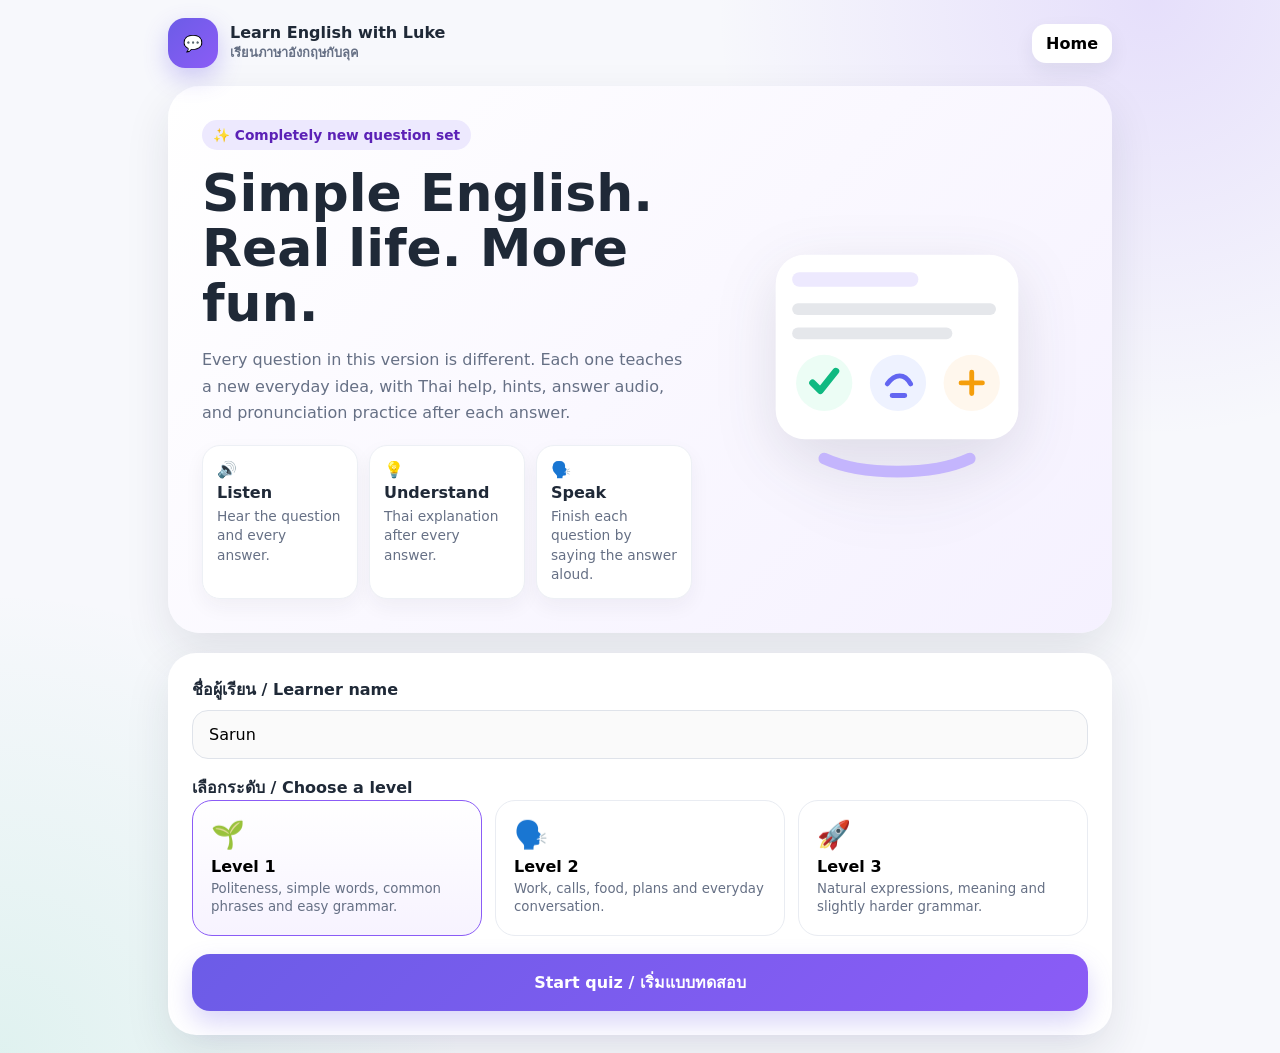
==== index.html @ bad3b752 "Add files via upload" ====
<!doctype html>
<html lang="th">
<head>
<meta charset="utf-8">
<meta name="viewport" content="width=device-width,initial-scale=1">
<meta name="theme-color" content="#6c5ce7">
<title>Learn English with Luke | เรียนภาษาอังกฤษกับลุค</title>
<style>
:root{
  --bg:#f7f8fc;--card:#fff;--text:#1f2937;--muted:#667085;
  --p:#6c5ce7;--p2:#8b5cf6;--green:#10b981;--red:#ef4444;
  --yellow:#f59e0b;--line:#e8eaf0;--shadow:0 18px 45px rgba(31,41,55,.10)
}
*{box-sizing:border-box}
body{
  margin:0;font-family:Inter,system-ui,-apple-system,"Segoe UI","Noto Sans Thai",sans-serif;color:var(--text);
  background:
    radial-gradient(circle at 90% 0%,rgba(139,92,246,.16),transparent 28%),
    radial-gradient(circle at 0 100%,rgba(16,185,129,.10),transparent 28%),
    var(--bg)
}
button,input{font:inherit}button{cursor:pointer}.app{max-width:980px;margin:auto;padding:18px}
.topbar{display:flex;justify-content:space-between;align-items:center;gap:14px;margin-bottom:18px}
.brand{display:flex;align-items:center;gap:12px;font-weight:900}.logo{width:50px;height:50px;border-radius:17px;display:grid;place-items:center;color:#fff;background:linear-gradient(135deg,var(--p),var(--p2));box-shadow:0 10px 24px rgba(108,92,231,.3)}
.homebtn{border:0;background:#fff;padding:10px 14px;border-radius:14px;font-weight:800;box-shadow:0 8px 20px rgba(31,41,55,.07)}
.screen{display:none}.screen.active{display:block}
.hero{display:grid;grid-template-columns:1.15fr .85fr;gap:24px;align-items:center;background:linear-gradient(135deg,#fff,#f5f1ff);border-radius:32px;padding:34px;box-shadow:var(--shadow);overflow:hidden}
.eyebrow{display:inline-block;background:#ede9fe;color:#5b21b6;padding:7px 11px;border-radius:999px;font-size:.86rem;font-weight:900}
h1{font-size:clamp(2rem,5vw,3.25rem);line-height:1.06;margin:16px 0 12px}.hero p{color:var(--muted);line-height:1.65}
.art{display:grid;place-items:center}.art svg{width:100%;max-width:330px;filter:drop-shadow(0 18px 30px rgba(31,41,55,.12))}
.features{display:grid;grid-template-columns:repeat(3,1fr);gap:11px;margin-top:18px}
.feature{background:#fff;border:1px solid #edf0f5;border-radius:18px;padding:14px;box-shadow:0 8px 20px rgba(31,41,55,.05)}
.feature b{display:block;margin:4px 0}.feature span{font-size:.86rem;color:var(--muted);line-height:1.35}
.panel,.quiz,.result{margin-top:20px;background:#fff;border-radius:28px;padding:24px;box-shadow:var(--shadow)}
label{font-weight:900}.name{width:100%;padding:14px 16px;border:1px solid #dfe3ea;border-radius:16px;margin:8px 0 16px;background:#fafafa}
.levels{display:grid;grid-template-columns:repeat(3,1fr);gap:13px}.level{border:1px solid #e9ecf2;background:#fff;border-radius:20px;padding:18px;text-align:left;transition:.16s}
.level:hover{transform:translateY(-2px)}.level.active{border-color:#8b5cf6;background:linear-gradient(180deg,#fff,#f7f3ff)}
.level .emoji{font-size:1.7rem}.level strong{display:block;margin-top:6px}.level small{display:block;margin-top:4px;color:var(--muted);line-height:1.4}
.primary{width:100%;border:0;border-radius:18px;padding:16px;margin-top:18px;color:#fff;font-weight:900;background:linear-gradient(135deg,var(--p),var(--p2));box-shadow:0 12px 26px rgba(108,92,231,.26)}
.head{display:flex;justify-content:space-between;gap:10px;align-items:center}.badges{display:flex;gap:8px;flex-wrap:wrap}.badge{background:#f3f4f6;padding:7px 11px;border-radius:999px;font-size:.86rem;font-weight:900}
.progress{height:12px;background:#eef0f4;border-radius:999px;overflow:hidden;margin:13px 0 20px}.bar{height:100%;width:0;background:linear-gradient(90deg,#10b981,#6ee7b7);transition:.2s}
.qcard{background:linear-gradient(135deg,#fbfbff,#f4f1ff);border:1px solid #ece9ff;border-radius:24px;padding:22px}
.type{font-size:.85rem;color:#6d5bd0;font-weight:900;margin-bottom:9px;text-transform:uppercase;letter-spacing:.04em}.qen{font-size:1.3rem;font-weight:900;line-height:1.45}.qth{color:var(--muted);line-height:1.55;margin-top:6px}
.tools{display:flex;gap:9px;flex-wrap:wrap;margin-top:14px}.tool{border:0;background:#fff;border-radius:14px;padding:10px 13px;font-weight:900;box-shadow:0 6px 15px rgba(31,41,55,.06)}
.hint{display:none;margin-top:13px;padding:13px;border-radius:15px;background:#fff8e8;border:1px solid #f5d78d;color:#6f5200;line-height:1.55}.hint.show{display:block}
.answers{display:grid;gap:11px;margin-top:17px}.arow{display:grid;grid-template-columns:1fr 56px;gap:9px}
.answer{border:2px solid transparent;background:#f8fafc;border-radius:18px;padding:15px 16px;text-align:left;font-weight:800;line-height:1.45}
.answer:hover{border-color:#d9d4ff}.speaker{border:0;border-radius:18px;background:#eef2ff;color:#4f46e5;font-size:1.2rem}
.answer.correct{background:#ecfdf5;border-color:#34d399;color:#065f46}.answer.wrong{background:#fef2f2;border-color:#f87171;color:#991b1b}
.feedback{display:none;margin-top:16px;border-radius:18px;padding:16px;line-height:1.6}.feedback.show{display:block}.feedback.good{background:#ecfdf5;color:#065f46}.feedback.bad{background:#fff1f2;color:#9f1239}
.practice{display:none;margin-top:16px;background:#fff;border:1px solid #e7e5ff;border-radius:20px;padding:18px}.practice.show{display:block}
.sayaloud{background:linear-gradient(135deg,#ede9fe,#ecfeff);border:1px solid #d8d2ff;border-radius:18px;padding:14px 16px;margin-bottom:14px;font-size:1.14rem;font-weight:1000;text-align:center;color:#4338ca}
.practice h3{margin:0 0 8px}.meaning,.why,.tip{border-radius:14px;padding:12px 14px;margin:10px 0;line-height:1.55}.meaning{background:#f8fafc}.why{background:#f4f2ff}.tip{background:#fff8e8}
.practiceBtns{display:flex;gap:9px;flex-wrap:wrap;margin:12px 0}.practiceBtns button,.chunk{border:0;border-radius:14px;padding:10px 13px;font-weight:800}
.practiceBtns button{background:#eef2ff;color:#4338ca}.chunks{display:flex;gap:8px;flex-wrap:wrap}.chunk{background:#f3f4f6;color:#111827}
.next{display:none}.next.show{display:block}.scorebig{font-size:3rem;font-weight:1000}.stats{display:grid;grid-template-columns:repeat(3,1fr);gap:10px;margin:18px 0}
.stat{background:#f8fafc;border-radius:18px;padding:16px}.stat b{display:block;font-size:1.2rem}.review{text-align:left;margin-top:20px}.item{border-top:1px solid var(--line);padding:13px 0}.muted{color:var(--muted)}
.funbadge{display:inline-flex;gap:6px;align-items:center;background:#ecfeff;color:#0f766e;border-radius:999px;padding:6px 10px;font-size:.82rem;font-weight:900;margin-top:8px}
@media(max-width:760px){.hero{grid-template-columns:1fr;padding:22px}.features,.levels,.stats{grid-template-columns:1fr}.app{padding:13px}.panel,.quiz,.result{padding:18px}.art{min-height:190px}}
</style>
</head>
<body>
<div class="app">
<div class="topbar">
  <div class="brand"><div class="logo">💬</div><div>Learn English with Luke<div class="muted" style="font-size:.8rem">เรียนภาษาอังกฤษกับลุค</div></div></div>
  <button class="homebtn" onclick="goHome()">Home</button>
</div>

<section id="home" class="screen active">
  <div class="hero">
    <div>
      <span class="eyebrow">✨ Completely new question set</span>
      <h1>Simple English. Real life. More fun.</h1>
      <p>Every question in this version is different. Each one teaches a new everyday idea, with Thai help, hints, answer audio, and pronunciation practice after each answer.</p>
      <div class="features">
        <div class="feature">🔊<b>Listen</b><span>Hear the question and every answer.</span></div>
        <div class="feature">💡<b>Understand</b><span>Thai explanation after every answer.</span></div>
        <div class="feature">🗣️<b>Speak</b><span>Finish each question by saying the answer aloud.</span></div>
      </div>
    </div>
    <div class="art">
      <svg viewBox="0 0 340 300" fill="none" aria-hidden="true">
        <rect x="45" y="42" width="250" height="190" rx="30" fill="#fff"/>
        <rect x="62" y="60" width="130" height="15" rx="7.5" fill="#EDE9FE"/>
        <rect x="62" y="92" width="210" height="12" rx="6" fill="#E5E7EB"/>
        <rect x="62" y="117" width="165" height="12" rx="6" fill="#E5E7EB"/>
        <circle cx="95" cy="174" r="29" fill="#ECFDF5"/><path d="M83 174l8 8 16-20" stroke="#10B981" stroke-width="7" stroke-linecap="round" stroke-linejoin="round"/>
        <circle cx="171" cy="174" r="29" fill="#EEF2FF"/><path d="M160 175c8-11 18-11 24 0M165 187h13" stroke="#6366F1" stroke-width="5" stroke-linecap="round"/>
        <circle cx="247" cy="174" r="29" fill="#FFF7ED"/><path d="M236 174h22M247 163v22" stroke="#F59E0B" stroke-width="5" stroke-linecap="round"/>
        <path d="M95 252c39 18 112 18 150 0" stroke="#C4B5FD" stroke-width="12" stroke-linecap="round"/>
      </svg>
    </div>
  </div>

  <div class="panel">
    <label>ชื่อผู้เรียน / Learner name</label>
    <input id="learner" class="name" value="Sarun">
    <label>เลือกระดับ / Choose a level</label>
    <div class="levels">
      <button class="level active" onclick="pickLevel(1,this)"><span class="emoji">🌱</span><strong>Level 1</strong><small>Politeness, simple words, common phrases and easy grammar.</small></button>
      <button class="level" onclick="pickLevel(2,this)"><span class="emoji">🗣️</span><strong>Level 2</strong><small>Work, calls, food, plans and everyday conversation.</small></button>
      <button class="level" onclick="pickLevel(3,this)"><span class="emoji">🚀</span><strong>Level 3</strong><small>Natural expressions, meaning and slightly harder grammar.</small></button>
    </div>
    <button class="primary" onclick="startQuiz()">Start quiz / เริ่มแบบทดสอบ</button>
  </div>
</section>

<section id="quiz" class="screen">
  <div class="quiz">
    <div class="head">
      <div class="badges"><span id="lev" class="badge"></span><span id="num" class="badge"></span></div>
      <span id="score" class="badge"></span>
    </div>
    <div class="progress"><div id="bar" class="bar"></div></div>

    <div class="qcard">
      <div id="type" class="type"></div>
      <div id="qen" class="qen"></div>
      <div id="qth" class="qth"></div>
      <div class="funbadge">🎧 Listen first, then choose</div>
      <div class="tools">
        <button class="tool" onclick="speakQuestion()">🔊 Hear question</button>
        <button id="hintBtn" class="tool" onclick="toggleHint()">💡 Show hint</button>
      </div>
      <div id="hint" class="hint"></div>
    </div>

    <div id="answers" class="answers"></div>
    <div id="feedback" class="feedback"></div>

    <div id="practice" class="practice">
      <div class="sayaloud">🗣️ Time to say aloud / ถึงเวลาพูดออกเสียง</div>
      <h3>Pronunciation practice / ฝึกออกเสียง</h3>
      <div id="practiceText" style="font-size:1.18rem;font-weight:900"></div>
      <div id="meaning" class="meaning"></div>
      <div id="why" class="why"></div>
      <div class="practiceBtns">
        <button onclick="speakPractice(1)">🔊 Normal speed</button>
        <button onclick="speakPractice(.68)">🐢 Slow</button>
      </div>
      <div style="font-weight:900;margin:10px 0 8px">พูดทีละส่วน / Say it in chunks</div>
      <div id="chunks" class="chunks"></div>
      <div id="tip" class="tip"></div>
    </div>

    <button id="next" class="primary next" onclick="nextQuestion()">Next question / ข้อต่อไป</button>
  </div>
</section>

<section id="result" class="screen">
  <div class="result">
    <div style="font-size:2.2rem">🎉✨👏</div>
    <h2>Quiz complete!</h2>
    <div class="muted">ทำแบบทดสอบเสร็จแล้ว</div>
    <div id="scorebig" class="scorebig"></div>
    <div id="message" class="muted"></div>
    <div class="stats">
      <div class="stat"><b id="correctStat"></b><span>Correct</span></div>
      <div class="stat"><b id="percentStat"></b><span>Score</span></div>
      <div class="stat"><b id="levelStat"></b><span>Level</span></div>
    </div>
    <button class="primary" onclick="copyResult()">📋 Copy result for Luke</button>
    <button class="primary" style="background:#eef2ff;color:#4338ca;box-shadow:none" onclick="goHome()">Try another level</button>
    <div id="review" class="review"></div>
  </div>
</section>
</div>

<script>
const DATA={
1:[
{type:"Polite English",en:"Which English word is used to apologise politely?",th:"คำภาษาอังกฤษคำใดใช้เพื่อขอโทษอย่างสุภาพ?",hintEn:"Think of the short word you say when you have done something wrong.",hintTh:"ลองนึกถึงคำสั้น ๆ ที่พูดเมื่อทำอะไรผิด",choices:["Sorry","Please","Thanks","Hello"],a:0,meaning:"Sorry = ขอโทษ",why:"ใช้ “Sorry” เมื่อต้องการขอโทษอย่างสุภาพ",practice:"I am sorry.",chunks:["I am","sorry"],tip:"พูด “sorry” ให้สั้นและนุ่ม ไม่ต้องเน้นแรง"},
{type:"Everyday word",en:'Which English word best matches "หิว" (hiw)?',th:'คำภาษาอังกฤษใดตรงกับ “หิว” มากที่สุด?',hintEn:"Think about how you feel when you need food.",hintTh:"ลองนึกถึงความรู้สึกเมื่อคุณต้องการกินอาหาร",choices:["Hungry","Tired","Busy","Cold"],a:0,meaning:"Hungry = หิว",why:"“Hungry” ใช้เมื่อคุณต้องการกินอาหาร",practice:"I am hungry.",chunks:["I am","hungry"],tip:"คำว่า hungry มีสองพยางค์: hun-gry"},
{type:"Useful question",en:"Which English question asks someone what they want to eat?",th:"คำถามภาษาอังกฤษใดใช้ถามว่าอีกฝ่ายอยากกินอะไร?",hintEn:"Look for the question about choosing food.",hintTh:"มองหาคำถามเกี่ยวกับการเลือกอาหาร",choices:["What do you want to eat?","Where do you want to go?","When do you finish work?","How are you today?"],a:0,meaning:"What do you want to eat? = คุณอยากกินอะไร?",why:"ประโยคนี้ถามโดยตรงว่าอีกฝ่ายอยากกินอะไร",practice:"What do you want to eat?",chunks:["What do you want","to eat?"],tip:"พูดเป็นสองช่วง จะฟังเป็นธรรมชาติมากขึ้น"},
{type:"Simple grammar",en:'Choose the correct word: "She _____ coffee every morning."',th:'เลือกคำที่ถูกต้องเพื่อเติมประโยค “She _____ coffee every morning.”',hintEn:'Think about the verb form used with "she" in the Simple Present.',hintTh:'ลองนึกถึงรูปคำกริยาที่ใช้กับ “she” ใน Simple Present',choices:["drinks","drink","drinking","drank"],a:0,meaning:"She drinks coffee every morning. = เธอดื่มกาแฟทุกเช้า",why:"เมื่อประธานเป็น she ใน Simple Present คำกริยามักเติม -s",practice:"She drinks coffee every morning.",chunks:["She drinks coffee","every morning"],tip:"อย่าลืมเสียง s ท้ายคำว่า drinks"},
{type:"Greeting",en:'Which phrase is best for greeting someone in the morning?',th:'ประโยคใดเหมาะที่สุดสำหรับการทักทายในตอนเช้า?',hintEn:"Think about the greeting used before midday.",hintTh:"ลองนึกถึงคำทักทายที่ใช้ก่อนเที่ยง",choices:["Good morning","Good night","See you later","Take care"],a:0,meaning:"Good morning = สวัสดีตอนเช้า",why:"ใช้ Good morning ทักทายในช่วงเช้า",practice:"Good morning.",chunks:["Good","morning"],tip:"เน้นคำว่า morning ให้ชัด แต่ไม่ต้องพูดเร็ว"},
{type:"Common phrase",en:'Which English phrase means "ฉันไม่เข้าใจ"?',th:'ประโยคภาษาอังกฤษใดหมายถึง “ฉันไม่เข้าใจ”?',hintEn:"Choose the sentence used when something is not clear to you.",hintTh:"เลือกประโยคที่ใช้เมื่อคุณไม่เข้าใจสิ่งที่อีกฝ่ายพูด",choices:["I don't understand.","I don't remember.","I don't agree.","I don't know him."],a:0,meaning:"I don't understand. = ฉันไม่เข้าใจ",why:"ใช้เมื่อคุณฟังหรือเข้าใจสิ่งที่พูดไม่ได้",practice:"I don't understand.",chunks:["I don't","understand"],tip:"เน้น understand ให้ชัดกว่าคำแรก"},
{type:"Polite request",en:"Which sentence politely asks someone to wait?",th:"ประโยคใดใช้ขอให้อีกฝ่ายรออย่างสุภาพ?",hintEn:"Look for a polite request using a question form.",hintTh:"มองหาคำขอแบบสุภาพที่อยู่ในรูปคำถาม",choices:["Could you wait a moment, please?","Wait there.","You wait now.","I waited yesterday."],a:0,meaning:"Could you wait a moment, please? = รอสักครู่ได้ไหมครับ/คะ",why:"Could you… please? เป็นรูปแบบคำขอที่สุภาพ",practice:"Could you wait a moment, please?",chunks:["Could you wait","a moment","please?"],tip:"พูด could you เชื่อมกันเบา ๆ แล้วเว้นช่วงก่อน please"},
{type:"Daily life",en:"Which question asks someone whether they are tired?",th:"คำถามใดใช้ถามว่าอีกฝ่ายเหนื่อยไหม?",hintEn:"Look for the word connected with needing rest.",hintTh:"มองหาคำที่เกี่ยวกับการต้องการพักผ่อน",choices:["Are you tired?","Are you hungry?","Are you ready?","Are you busy?"],a:0,meaning:"Are you tired? = คุณเหนื่อยไหม?",why:"tired หมายถึงเหนื่อย",practice:"Are you tired?",chunks:["Are you","tired?"],tip:"เสียงขึ้นเล็กน้อยตอนท้ายเพราะเป็นคำถาม"},
{type:"Natural reply",en:'If someone says "Good night", which reply is most natural?',th:'ถ้ามีคนพูด “Good night” คำตอบใดเป็นธรรมชาติที่สุด?',hintEn:"Think of a reply that returns the same friendly farewell.",hintTh:"ลองนึกถึงคำตอบที่ใช้กล่าวลาในตอนกลางคืนกลับไป",choices:["Good night. Sleep well.","Good morning.","Where are you?","I am working."],a:0,meaning:"Good night. Sleep well. = ราตรีสวัสดิ์ หลับให้สบายนะ",why:"เป็นคำตอบธรรมชาติเมื่อกล่าวลากันก่อนนอน",practice:"Good night. Sleep well.",chunks:["Good night","Sleep well"],tip:"พูดสองช่วงสั้น ๆ จะฟังอบอุ่นและเป็นธรรมชาติ"},
{type:"Everyday word",en:'Which English word best matches "ยุ่ง" (yung)?',th:'คำภาษาอังกฤษใดตรงกับ “ยุ่ง” มากที่สุด?',hintEn:"Think about having a lot to do.",hintTh:"ลองนึกถึงเวลาที่มีหลายอย่างต้องทำ",choices:["Busy","Quiet","Early","Hungry"],a:0,meaning:"Busy = ยุ่ง",why:"busy ใช้เมื่อมีงานหรือสิ่งที่ต้องทำมาก",practice:"I am busy right now.",chunks:["I am busy","right now"],tip:"คำว่า busy ออกเสียงคล้าย “บิ-ซี” ไม่ใช่ “บู-ซี”"}
],
2:[
{type:"Work English",en:"Which question asks what time someone finishes work?",th:"คำถามใดใช้ถามว่าอีกฝ่ายเลิกงานกี่โมง?",hintEn:"Look for the question about the end of the workday.",hintTh:"มองหาคำถามเกี่ยวกับเวลาสิ้นสุดการทำงาน",choices:["What time do you finish work?","What time do you start work?","Where do you work?","Do you like work?"],a:0,meaning:"What time do you finish work? = คุณเลิกงานกี่โมง?",why:"finish work หมายถึงเลิกงาน",practice:"What time do you finish work?",chunks:["What time","do you finish work?"],tip:"เชื่อม do you เบา ๆ เพื่อให้ฟังเป็นธรรมชาติ"},
{type:"Phone English",en:"Which sentence means you cannot talk at the moment?",th:"ประโยคใดหมายความว่าตอนนี้คุณยังคุยไม่ได้?",hintEn:"Look for a sentence about being unavailable right now.",hintTh:"มองหาประโยคที่บอกว่าตอนนี้ยังไม่สะดวกคุย",choices:["I can't talk right now.","I didn't talk yesterday.","I don't have a phone.","I will talk yesterday."],a:0,meaning:"I can't talk right now. = ตอนนี้ฉันคุยไม่ได้",why:"right now หมายถึงตอนนี้",practice:"I can't talk right now.",chunks:["I can't talk","right now"],tip:"can't ใช้เสียงสั้นและชัด อย่าลากเสียงยาว"},
{type:"Food English",en:"Which question asks if someone has eaten already?",th:"คำถามใดใช้ถามว่าอีกฝ่ายกินข้าวแล้วหรือยัง?",hintEn:"Look for a question about whether eating has happened up to now.",hintTh:"มองหาคำถามที่ถามว่าจนถึงตอนนี้ได้กินแล้วหรือยัง",choices:["Have you eaten yet?","Do you eat tomorrow?","Are you eating yesterday?","Did you hungry?"],a:0,meaning:"Have you eaten yet? = คุณกินข้าวแล้วหรือยัง?",why:"yet มักใช้ถามว่าสิ่งนั้นเกิดขึ้นแล้วหรือยัง",practice:"Have you eaten yet?",chunks:["Have you eaten","yet?"],tip:"เสียงขึ้นเล็กน้อยตอนท้าย เพราะเป็นคำถาม"},
{type:"Plans",en:"Which question asks about someone's plans after work?",th:"คำถามใดใช้ถามแผนหลังเลิกงาน?",hintEn:"Choose the sentence about what happens after work.",hintTh:"เลือกประโยคที่ถามว่าสิ่งใดจะเกิดขึ้นหลังเลิกงาน",choices:["What are you doing after work?","Where did you work yesterday?","Are you at work now?","What time is work?"],a:0,meaning:"What are you doing after work? = หลังเลิกงานคุณจะทำอะไร?",why:"ใช้ถามแผนหลังเลิกงานแบบเป็นธรรมชาติ",practice:"What are you doing after work?",chunks:["What are you doing","after work?"],tip:"พูด what are you ให้ต่อเนื่อง ไม่ต้องหยุดทุกคำ"},
{type:"Caring reply",en:'If someone says "I feel sick", which reply is most caring?',th:'ถ้ามีคนพูด “I feel sick” คำตอบใดแสดงความใส่ใจมากที่สุด?',hintEn:"Choose the reply that responds to how the person feels.",hintTh:"เลือกคำตอบที่ตอบสนองต่ออาการของอีกฝ่าย",choices:["You should get some rest.","What time is it?","I like coffee.","Where is the shop?"],a:0,meaning:"You should get some rest. = คุณควรพักผ่อนบ้าง",why:"เป็นคำตอบที่เหมาะเมื่ออีกฝ่ายรู้สึกไม่สบาย",practice:"You should get some rest.",chunks:["You should","get some rest"],tip:"พูด should เบา ๆ แล้วเน้น rest ให้ชัด"},
{type:"Travel",en:"Which question asks how someone will travel somewhere?",th:"คำถามใดใช้ถามว่าอีกฝ่ายจะเดินทางไปอย่างไร?",hintEn:"Look for a question about the method of travel.",hintTh:"มองหาคำถามเกี่ยวกับวิธีการเดินทาง",choices:["How are you getting there?","When are you getting there?","Why are you there?","Who is there?"],a:0,meaning:"How are you getting there? = คุณจะไปที่นั่นอย่างไร?",why:"how ใช้ถามวิธีการ",practice:"How are you getting there?",chunks:["How are you","getting there?"],tip:"there ออกเสียงให้สั้น ไม่ต้องลากเสียง"},
{type:"Natural response",en:'If someone says "I miss you", which reply is most natural?',th:'ถ้ามีคนพูด “I miss you” คำตอบใดเป็นธรรมชาติที่สุด?',hintEn:"Choose the reply that returns the same feeling.",hintTh:"เลือกคำตอบที่แสดงความรู้สึกแบบเดียวกันกลับไป",choices:["I miss you too.","I am at work.","I ate already.","See you yesterday."],a:0,meaning:"I miss you too. = ฉันก็คิดถึงคุณเหมือนกัน",why:"too หมายถึง “เหมือนกัน” ในประโยคนี้",practice:"I miss you too.",chunks:["I miss you","too"],tip:"เน้นคำว่า too เล็กน้อยเพื่อสื่อว่า “ฉันก็เหมือนกัน”"},
{type:"Time English",en:"Which phrase means you will arrive later than expected?",th:"ประโยคใดหมายความว่าคุณจะไปถึงช้ากว่าที่คาดไว้?",hintEn:"Think of a common phrase used when you are not going to be on time.",hintTh:"ลองนึกถึงประโยคที่ใช้เมื่อคุณกำลังมาสาย",choices:["I'm running a little late.","I'm early today.","I arrived yesterday.","I am staying home."],a:0,meaning:"I'm running a little late. = ฉันกำลังมาสายนิดหน่อย",why:"running late เป็นสำนวน หมายถึงมาสาย",practice:"I'm running a little late.",chunks:["I'm running","a little late"],tip:"ไม่ต้องแปล running ตรงตัว ในประโยคนี้หมายถึง “มาสาย”"},
{type:"Polite English",en:"Which sentence politely asks to borrow something?",th:"ประโยคใดใช้ขอยืมของอย่างสุภาพ?",hintEn:"Look for a question using 'Can I borrow...?' or similar polite wording.",hintTh:"มองหาคำถามที่ใช้ขอยืมอย่างสุภาพ",choices:["Can I borrow your charger, please?","Give me your charger.","Your charger now.","I borrowed tomorrow."],a:0,meaning:"Can I borrow your charger, please? = ขอยืมที่ชาร์จได้ไหมครับ/คะ",why:"Can I borrow… please? เป็นวิธีขอยืมที่สุภาพ",practice:"Can I borrow your charger, please?",chunks:["Can I borrow","your charger","please?"],tip:"charger มีเสียง j ชัด ๆ ตรงกลางคำ"},
{type:"Simple grammar",en:'Choose the correct sentence about a regular habit.',th:'เลือกประโยคที่ถูกต้องเกี่ยวกับสิ่งที่ทำเป็นประจำ',hintEn:"A regular habit usually uses the Simple Present.",hintTh:"สิ่งที่ทำเป็นประจำมักใช้ Simple Present",choices:["I go to work every day.","I am go to work every day.","I going to work every day.","I went to work every day tomorrow."],a:0,meaning:"I go to work every day. = ฉันไปทำงานทุกวัน",why:"กิจวัตรประจำวันใช้ Simple Present",practice:"I go to work every day.",chunks:["I go to work","every day"],tip:"พูด every day เป็นสองจังหวะสั้น ๆ"}
],
3:[
{type:"Natural expression",en:'What does "I’ll let you know" usually mean?',th:'โดยทั่วไป “I’ll let you know” หมายความว่าอะไร?',hintEn:"Think about giving someone information later.",hintTh:"ลองนึกถึงการบอกข้อมูลให้อีกฝ่ายในภายหลัง",choices:["I will tell you when I know.","I already told you.","I do not want to know.","Tell me immediately."],a:0,meaning:"I’ll let you know. = เดี๋ยวจะบอกให้รู้",why:"ใช้เมื่อยังไม่มีคำตอบตอนนี้ แต่จะบอกภายหลัง",practice:"I'll let you know.",chunks:["I'll let you","know"],tip:"I'll เป็นรูปย่อของ I will และพูดเร็วกว่าแบบเต็ม"},
{type:"Phone English",en:"Which phrase is best if you did not hear someone clearly on the phone?",th:"ถ้าได้ยินอีกฝ่ายไม่ชัดทางโทรศัพท์ ควรพูดว่าอะไร?",hintEn:"Look for a polite request to repeat something.",hintTh:"มองหาคำขอให้อีกฝ่ายพูดซ้ำอย่างสุภาพ",choices:["Sorry, could you say that again?","I heard you yesterday.","Speak tomorrow.","The phone is nice."],a:0,meaning:"Sorry, could you say that again? = ขอโทษ พูดอีกครั้งได้ไหม?",why:"เป็นวิธีสุภาพในการขอให้อีกฝ่ายพูดซ้ำ",practice:"Sorry, could you say that again?",chunks:["Sorry","could you say that","again?"],tip:"พูด could you เชื่อมกันเบา ๆ"},
{type:"Meaning",en:'What does "I’m on my way" usually mean?',th:'โดยทั่วไป “I’m on my way” หมายความว่าอะไร?',hintEn:"Think about someone who has already started travelling somewhere.",hintTh:"ลองนึกถึงคนที่เริ่มเดินทางไปยังสถานที่หนึ่งแล้ว",choices:["I have started travelling there.","I am staying home.","I arrived yesterday.","I do not know the way."],a:0,meaning:"I'm on my way. = ฉันกำลังไป / กำลังเดินทางไปแล้ว",why:"ใช้บอกว่าเริ่มเดินทางไปหาหรือไปยังสถานที่นั้นแล้ว",practice:"I'm on my way.",chunks:["I'm on","my way"],tip:"เน้นคำว่า way เล็กน้อย"},
{type:"Polite disagreement",en:"Which phrase is a polite way to disagree?",th:"ประโยคใดเป็นวิธีสุภาพในการไม่เห็นด้วย?",hintEn:"Look for a phrase that softens disagreement.",hintTh:"มองหาประโยคที่ทำให้การไม่เห็นด้วยฟังสุภาพขึ้น",choices:["I'm not sure I agree.","You're wrong.","No, never.","Stop talking."],a:0,meaning:"I'm not sure I agree. = ฉันไม่แน่ใจว่าฉันเห็นด้วย",why:"เป็นวิธีไม่เห็นด้วยโดยไม่ฟังดูรุนแรง",practice:"I'm not sure I agree.",chunks:["I'm not sure","I agree"],tip:"พูดน้ำเสียงนุ่ม ไม่ต้องเน้น not มากเกินไป"},
{type:"Grammar",en:'Complete the sentence: "I _____ working tomorrow."',th:'เติมประโยค “I _____ working tomorrow.” ให้ถูกต้อง',hintEn:'Think about the form of "to be" used with "I".',hintTh:'ลองนึกถึงรูปของ “to be” ที่ใช้กับ “I”',choices:["am","is","are","be"],a:0,meaning:"I am working tomorrow. = พรุ่งนี้ฉันทำงาน",why:"I ใช้คู่กับ am",practice:"I am working tomorrow.",chunks:["I am working","tomorrow"],tip:"พูด I am ให้ต่อเนื่องเป็นธรรมชาติ"},
{type:"Useful phrase",en:'Which phrase means you are still unsure about a plan?',th:'ประโยคใดหมายความว่าคุณยังไม่แน่ใจเกี่ยวกับแผน?',hintEn:"Look for a phrase that shows uncertainty.",hintTh:"มองหาประโยคที่แสดงความไม่แน่ใจ",choices:["I'm not sure yet.","I definitely know.","I finished yesterday.","I never plan."],a:0,meaning:"I'm not sure yet. = ฉันยังไม่แน่ใจ",why:"yet ในที่นี้หมายถึง “ยัง”",practice:"I'm not sure yet.",chunks:["I'm not sure","yet"],tip:"พูด yet สั้นและชัดที่ท้ายประโยค"},
{type:"Natural request",en:"Which phrase asks someone to message you later?",th:"ประโยคใดใช้ขอให้อีกฝ่ายส่งข้อความมาทีหลัง?",hintEn:"Choose the sentence about sending a message later.",hintTh:"เลือกประโยคที่เกี่ยวกับการส่งข้อความภายหลัง",choices:["Text me later.","Call yesterday.","Go home now.","Read me tomorrow."],a:0,meaning:"Text me later. = ส่งข้อความหาฉันทีหลัง",why:"text ใช้เป็นกริยา หมายถึงส่งข้อความ",practice:"Text me later.",chunks:["Text me","later"],tip:"คำว่า text มีเสียง t ตอนท้ายชัดเล็กน้อย"},
{type:"Natural conversation",en:'If someone says "I’m thinking about changing jobs", which reply fits best?',th:'ถ้ามีคนพูดว่า “I’m thinking about changing jobs” คำตอบใดเหมาะที่สุด?',hintEn:"Choose a reply that continues the topic of work.",hintTh:"เลือกคำตอบที่ต่อบทสนทนาเรื่องงานได้ดีที่สุด",choices:["What kind of job are you looking for?","Do you like coffee?","Where is the bus stop?","What time is dinner?"],a:0,meaning:"What kind of job are you looking for? = คุณกำลังมองหางานแบบไหน?",why:"คำตอบนี้ต่อบทสนทนาเรื่องการเปลี่ยนงานโดยตรง",practice:"What kind of job are you looking for?",chunks:["What kind of job","are you looking for?"],tip:"พูด looking for เป็นช่วงเดียวกัน"},
{type:"Everyday expression",en:'What does "No rush" mean?',th:'“No rush” หมายความว่าอะไร?',hintEn:"Think about telling someone they do not need to hurry.",hintTh:"ลองนึกถึงการบอกใครสักคนว่าไม่ต้องรีบ",choices:["You do not need to hurry.","You must leave now.","You are late.","You should run."],a:0,meaning:"No rush. = ไม่ต้องรีบ",why:"ใช้บอกอีกฝ่ายว่าไม่จำเป็นต้องรีบ",practice:"No rush.",chunks:["No rush"],tip:"พูดสั้น ๆ ด้วยน้ำเสียงสบาย ๆ"},
{type:"Caring English",en:'Which sentence is best when you want to reassure someone?',th:'ถ้าต้องการทำให้อีกฝ่ายสบายใจ ควรใช้ประโยคใด?',hintEn:"Choose the phrase that tells someone not to worry.",hintTh:"เลือกประโยคที่บอกให้อีกฝ่ายไม่ต้องกังวล",choices:["Don't worry, it's okay.","Go away.","I don't know you.","It was yesterday."],a:0,meaning:"Don't worry, it's okay. = ไม่ต้องกังวลนะ ไม่เป็นไร",why:"เป็นประโยคที่ใช้ปลอบใจหรือทำให้อีกฝ่ายสบายใจ",practice:"Don't worry, it's okay.",chunks:["Don't worry","it's okay"],tip:"น้ำเสียงสำคัญมาก ควรพูดนุ่มและช้า"}
]
};

let level=1,qs=[],i=0,score=0,answered=false,answers=[],learner="Sarun",lastResult=null;
const $=id=>document.getElementById(id);

function pickLevel(l,el){level=l;document.querySelectorAll('.level').forEach(x=>x.classList.remove('active'));el.classList.add('active')}
function shuffle(a){a=[...a];for(let j=a.length-1;j>0;j--){const k=Math.floor(Math.random()*(j+1));[a[j],a[k]]=[a[k],a[j]]}return a}
function prep(q){const ops=q.choices.map((t,n)=>({t,c:n===q.a})),mix=shuffle(ops);return {...q,choices:mix.map(x=>x.t),a:mix.findIndex(x=>x.c)}}
function startQuiz(){learner=$('learner').value.trim()||'Sarun';qs=shuffle(DATA[level]).map(prep);i=0;score=0;answers=[];show('quiz');render()}
function show(id){document.querySelectorAll('.screen').forEach(s=>s.classList.remove('active'));$(id).classList.add('active');window.scrollTo({top:0,behavior:'smooth'})}
function render(){
  answered=false;const q=qs[i];
  $('lev').textContent='Level '+level;$('num').textContent='Question '+(i+1)+' / '+qs.length;$('score').textContent='Score '+score;
  $('bar').style.width=((i/qs.length)*100)+'%';$('type').textContent=q.type;$('qen').textContent=q.en;$('qth').textContent=q.th;
  $('hint').innerHTML='<b>Hint</b><br>'+q.hintEn+'<br><span style="color:#8a6d00">'+q.hintTh+'</span>';$('hint').classList.remove('show');$('hintBtn').textContent='💡 Show hint';
  $('answers').innerHTML='';$('feedback').className='feedback';$('practice').classList.remove('show');$('next').classList.remove('show');
  q.choices.forEach((t,n)=>{
    const row=document.createElement('div');row.className='arow';
    const b=document.createElement('button');b.className='answer';b.textContent=(n+1)+'. '+t;b.onclick=()=>choose(n);
    const s=document.createElement('button');s.className='speaker';s.textContent='🔊';s.setAttribute('aria-label','Hear answer '+(n+1));s.onclick=e=>{e.stopPropagation();speakText(t,.84)};
    row.append(b,s);$('answers').appendChild(row)
  })
}
function toggleHint(){$('hint').classList.toggle('show');$('hintBtn').textContent=$('hint').classList.contains('show')?'💡 Hide hint':'💡 Show hint'}
function speechFriendly(text){return String(text).replace(/_{2,}|□{2,}/g,' blank ').replace(/["“”‘’]/g,' ').replace(/\.{3,}|…+/g,', ').replace(/\s*\/\s*/g,' or ').replace(/\s+/g,' ').trim()}
function speakText(text,rate=.84){if(!('speechSynthesis' in window))return;speechSynthesis.cancel();const u=new SpeechSynthesisUtterance(speechFriendly(text));u.lang='en-GB';u.rate=rate;const vs=speechSynthesis.getVoices();const v=vs.find(x=>x.lang==='en-GB')||vs.find(x=>x.lang&&x.lang.startsWith('en'));if(v)u.voice=v;speechSynthesis.speak(u)}
function speakQuestion(){speakText(qs[i].en,.82)}
function choose(n){
  if(answered)return;answered=true;const q=qs[i],ok=n===q.a;if(ok)score++;
  [...$('answers').children].forEach((row,j)=>{const b=row.querySelector('.answer');b.disabled=true;if(j===q.a)b.classList.add('correct');else if(j===n)b.classList.add('wrong')});
  const f=$('feedback');f.className='feedback show '+(ok?'good':'bad');
  f.innerHTML=(ok?'<b>✓ Correct / ถูกต้อง</b>':'<b>✗ Not quite / ยังไม่ถูก</b>')+'<br><br>'+q.why+(!ok?'<br><br><b>Correct answer:</b> '+q.choices[q.a]:'');
  $('score').textContent='Score '+score;
  $('practiceText').textContent=q.practice;$('meaning').innerHTML='<b>ความหมาย:</b><br>'+q.meaning;$('why').innerHTML='<b>ทำไมถึงใช้แบบนี้:</b><br>'+q.why;
  $('chunks').innerHTML='';q.chunks.forEach(ch=>{const b=document.createElement('button');b.className='chunk';b.textContent='🔊 '+ch;b.onclick=()=>speakText(ch,.72);$('chunks').appendChild(b)});
  $('tip').innerHTML='<b>เคล็ดลับการออกเสียง:</b><br>'+q.tip;
  $('practice').classList.add('show');$('next').classList.add('show');
  answers.push({question:q.en,chosen:q.choices[n],correct:q.choices[q.a],ok,practice:q.practice})
}
function speakPractice(rate){speakText(qs[i].practice,rate)}
function nextQuestion(){i++;if(i<qs.length)render();else finish()}
function finish(){
  const pct=Math.round(score/qs.length*100);$('scorebig').textContent=score+' / '+qs.length;$('correctStat').textContent=score;$('percentStat').textContent=pct+'%';$('levelStat').textContent=level;
  $('message').textContent=pct>=90?'Excellent work! ทำได้ยอดเยี่ยมมาก':pct>=75?'Very good! ทำได้ดีมาก':pct>=60?'Good progress — keep practising. กำลังพัฒนาได้ดี':'Keep practising — every question helps. ฝึกต่อไปนะ';
  $('review').innerHTML='<h3>Review / ทบทวน</h3>'+answers.map((a,n)=>'<div class="item"><b>'+(n+1)+'. '+a.question+'</b><div class="muted">'+(a.ok?'✅ Correct':'❌ Incorrect')+'<br>Your answer: '+a.chosen+(a.ok?'':'<br>Correct answer: '+a.correct)+'<br>Practice: '+a.practice+'</div></div>').join('');
  lastResult={learner,level,score,total:qs.length,percentage:pct,date:new Date().toISOString(),answers};const old=JSON.parse(localStorage.getItem('sarunResults')||'[]');old.unshift(lastResult);localStorage.setItem('sarunResults',JSON.stringify(old.slice(0,100)));show('result')
}
async function copyResult(){if(!lastResult)return;let t=`English Quiz Result
Name: ${lastResult.learner}
Level: ${lastResult.level}
Score: ${lastResult.score}/${lastResult.total} (${lastResult.percentage}%)

`;lastResult.answers.forEach((a,n)=>{t+=`${n+1}. ${a.question}
${a.ok?'Correct':'Incorrect'}
Chosen: ${a.chosen}
${a.ok?'':`Correct: ${a.correct}
`}
`});try{await navigator.clipboard.writeText(t);alert('Result copied / คัดลอกผลแล้ว')}catch{prompt('Copy this result',t)}}
function goHome(){if('speechSynthesis' in window)speechSynthesis.cancel();show('home')}
</script>
</body>
</html>
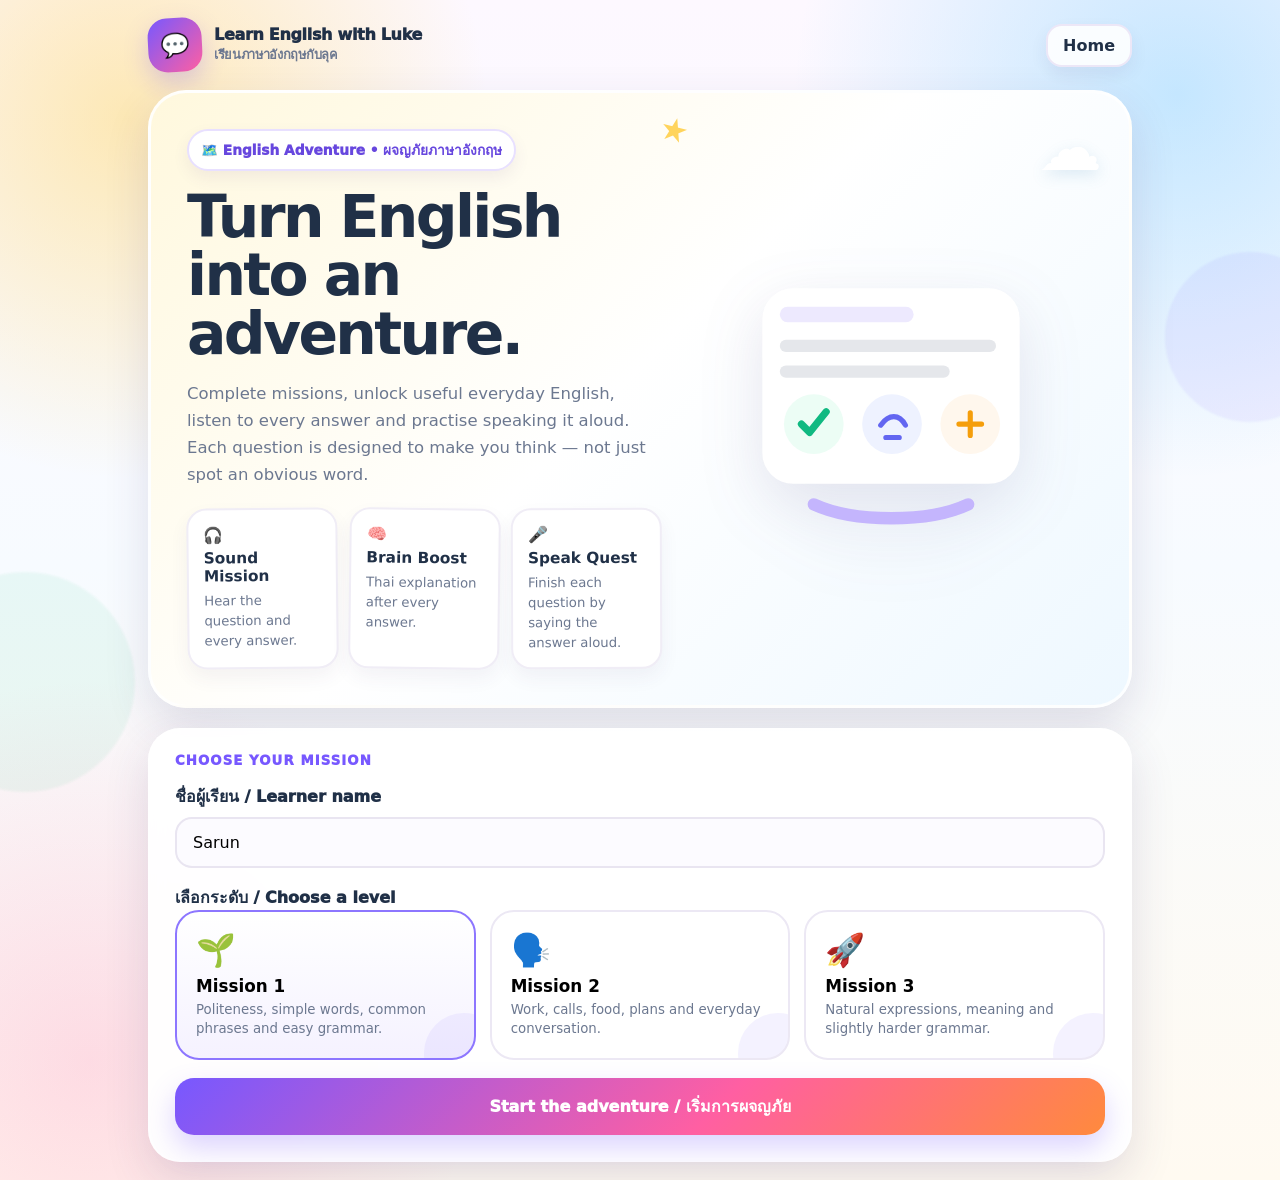
==== commit 23e688cd: "Add files via upload" ====
--- a/index.html
+++ b/index.html
@@ -5,59 +5,212 @@
 <meta name="viewport" content="width=device-width,initial-scale=1">
 <meta name="theme-color" content="#6c5ce7">
 <title>Learn English with Luke | เรียนภาษาอังกฤษกับลุค</title>
+
 <style>
 :root{
-  --bg:#f7f8fc;--card:#fff;--text:#1f2937;--muted:#667085;
-  --p:#6c5ce7;--p2:#8b5cf6;--green:#10b981;--red:#ef4444;
-  --yellow:#f59e0b;--line:#e8eaf0;--shadow:0 18px 45px rgba(31,41,55,.10)
+  --ink:#203047;
+  --muted:#6c7890;
+  --cream:#fffaf0;
+  --paper:#ffffff;
+  --orange:#ff8a3d;
+  --pink:#ff5fa2;
+  --purple:#7758ff;
+  --blue:#35b8ff;
+  --green:#26c281;
+  --yellow:#ffd45c;
+  --red:#ff5d5d;
+  --line:#e8e4f2;
+  --shadow:0 18px 45px rgba(62,48,105,.14);
 }
 *{box-sizing:border-box}
+html{scroll-behavior:smooth}
 body{
-  margin:0;font-family:Inter,system-ui,-apple-system,"Segoe UI","Noto Sans Thai",sans-serif;color:var(--text);
+  margin:0;
+  color:var(--ink);
+  font-family:Inter,system-ui,-apple-system,"Segoe UI","Noto Sans Thai",sans-serif;
   background:
-    radial-gradient(circle at 90% 0%,rgba(139,92,246,.16),transparent 28%),
-    radial-gradient(circle at 0 100%,rgba(16,185,129,.10),transparent 28%),
-    var(--bg)
-}
-button,input{font:inherit}button{cursor:pointer}.app{max-width:980px;margin:auto;padding:18px}
-.topbar{display:flex;justify-content:space-between;align-items:center;gap:14px;margin-bottom:18px}
-.brand{display:flex;align-items:center;gap:12px;font-weight:900}.logo{width:50px;height:50px;border-radius:17px;display:grid;place-items:center;color:#fff;background:linear-gradient(135deg,var(--p),var(--p2));box-shadow:0 10px 24px rgba(108,92,231,.3)}
-.homebtn{border:0;background:#fff;padding:10px 14px;border-radius:14px;font-weight:800;box-shadow:0 8px 20px rgba(31,41,55,.07)}
+    radial-gradient(circle at 10% 10%,rgba(255,212,92,.45),transparent 23%),
+    radial-gradient(circle at 92% 8%,rgba(53,184,255,.28),transparent 24%),
+    radial-gradient(circle at 7% 90%,rgba(255,95,162,.20),transparent 24%),
+    linear-gradient(180deg,#fdf8ff 0%,#f7fbff 48%,#fffaf1 100%);
+  min-height:100vh;
+}
+body:before,body:after{
+  content:"";position:fixed;z-index:-1;border-radius:999px;filter:blur(1px);opacity:.7
+}
+body:before{width:170px;height:170px;right:-55px;top:28%;background:rgba(119,88,255,.11)}
+body:after{width:220px;height:220px;left:-85px;bottom:12%;background:rgba(38,194,129,.10)}
+button,input{font:inherit}
+button{cursor:pointer}
+.app{max-width:1020px;margin:auto;padding:18px}
+.topbar{
+  display:flex;align-items:center;justify-content:space-between;gap:12px;margin-bottom:18px
+}
+.brand{display:flex;align-items:center;gap:12px;font-weight:1000;letter-spacing:-.02em}
+.logo{
+  width:54px;height:54px;border-radius:19px;
+  display:grid;place-items:center;
+  background:linear-gradient(135deg,var(--purple),var(--pink));
+  color:#fff;font-size:1.45rem;
+  box-shadow:0 10px 24px rgba(119,88,255,.26);
+  transform:rotate(-3deg)
+}
+.homebtn{
+  border:2px solid #ece7f7;background:rgba(255,255,255,.88);
+  padding:10px 15px;border-radius:16px;font-weight:900;color:var(--ink);
+  box-shadow:0 8px 18px rgba(55,45,95,.07)
+}
 .screen{display:none}.screen.active{display:block}
-.hero{display:grid;grid-template-columns:1.15fr .85fr;gap:24px;align-items:center;background:linear-gradient(135deg,#fff,#f5f1ff);border-radius:32px;padding:34px;box-shadow:var(--shadow);overflow:hidden}
-.eyebrow{display:inline-block;background:#ede9fe;color:#5b21b6;padding:7px 11px;border-radius:999px;font-size:.86rem;font-weight:900}
-h1{font-size:clamp(2rem,5vw,3.25rem);line-height:1.06;margin:16px 0 12px}.hero p{color:var(--muted);line-height:1.65}
-.art{display:grid;place-items:center}.art svg{width:100%;max-width:330px;filter:drop-shadow(0 18px 30px rgba(31,41,55,.12))}
-.features{display:grid;grid-template-columns:repeat(3,1fr);gap:11px;margin-top:18px}
-.feature{background:#fff;border:1px solid #edf0f5;border-radius:18px;padding:14px;box-shadow:0 8px 20px rgba(31,41,55,.05)}
-.feature b{display:block;margin:4px 0}.feature span{font-size:.86rem;color:var(--muted);line-height:1.35}
-.panel,.quiz,.result{margin-top:20px;background:#fff;border-radius:28px;padding:24px;box-shadow:var(--shadow)}
-label{font-weight:900}.name{width:100%;padding:14px 16px;border:1px solid #dfe3ea;border-radius:16px;margin:8px 0 16px;background:#fafafa}
-.levels{display:grid;grid-template-columns:repeat(3,1fr);gap:13px}.level{border:1px solid #e9ecf2;background:#fff;border-radius:20px;padding:18px;text-align:left;transition:.16s}
-.level:hover{transform:translateY(-2px)}.level.active{border-color:#8b5cf6;background:linear-gradient(180deg,#fff,#f7f3ff)}
-.level .emoji{font-size:1.7rem}.level strong{display:block;margin-top:6px}.level small{display:block;margin-top:4px;color:var(--muted);line-height:1.4}
-.primary{width:100%;border:0;border-radius:18px;padding:16px;margin-top:18px;color:#fff;font-weight:900;background:linear-gradient(135deg,var(--p),var(--p2));box-shadow:0 12px 26px rgba(108,92,231,.26)}
-.head{display:flex;justify-content:space-between;gap:10px;align-items:center}.badges{display:flex;gap:8px;flex-wrap:wrap}.badge{background:#f3f4f6;padding:7px 11px;border-radius:999px;font-size:.86rem;font-weight:900}
-.progress{height:12px;background:#eef0f4;border-radius:999px;overflow:hidden;margin:13px 0 20px}.bar{height:100%;width:0;background:linear-gradient(90deg,#10b981,#6ee7b7);transition:.2s}
-.qcard{background:linear-gradient(135deg,#fbfbff,#f4f1ff);border:1px solid #ece9ff;border-radius:24px;padding:22px}
-.type{font-size:.85rem;color:#6d5bd0;font-weight:900;margin-bottom:9px;text-transform:uppercase;letter-spacing:.04em}.qen{font-size:1.3rem;font-weight:900;line-height:1.45}.qth{color:var(--muted);line-height:1.55;margin-top:6px}
-.tools{display:flex;gap:9px;flex-wrap:wrap;margin-top:14px}.tool{border:0;background:#fff;border-radius:14px;padding:10px 13px;font-weight:900;box-shadow:0 6px 15px rgba(31,41,55,.06)}
-.hint{display:none;margin-top:13px;padding:13px;border-radius:15px;background:#fff8e8;border:1px solid #f5d78d;color:#6f5200;line-height:1.55}.hint.show{display:block}
-.answers{display:grid;gap:11px;margin-top:17px}.arow{display:grid;grid-template-columns:1fr 56px;gap:9px}
-.answer{border:2px solid transparent;background:#f8fafc;border-radius:18px;padding:15px 16px;text-align:left;font-weight:800;line-height:1.45}
-.answer:hover{border-color:#d9d4ff}.speaker{border:0;border-radius:18px;background:#eef2ff;color:#4f46e5;font-size:1.2rem}
-.answer.correct{background:#ecfdf5;border-color:#34d399;color:#065f46}.answer.wrong{background:#fef2f2;border-color:#f87171;color:#991b1b}
-.feedback{display:none;margin-top:16px;border-radius:18px;padding:16px;line-height:1.6}.feedback.show{display:block}.feedback.good{background:#ecfdf5;color:#065f46}.feedback.bad{background:#fff1f2;color:#9f1239}
-.practice{display:none;margin-top:16px;background:#fff;border:1px solid #e7e5ff;border-radius:20px;padding:18px}.practice.show{display:block}
-.sayaloud{background:linear-gradient(135deg,#ede9fe,#ecfeff);border:1px solid #d8d2ff;border-radius:18px;padding:14px 16px;margin-bottom:14px;font-size:1.14rem;font-weight:1000;text-align:center;color:#4338ca}
-.practice h3{margin:0 0 8px}.meaning,.why,.tip{border-radius:14px;padding:12px 14px;margin:10px 0;line-height:1.55}.meaning{background:#f8fafc}.why{background:#f4f2ff}.tip{background:#fff8e8}
-.practiceBtns{display:flex;gap:9px;flex-wrap:wrap;margin:12px 0}.practiceBtns button,.chunk{border:0;border-radius:14px;padding:10px 13px;font-weight:800}
-.practiceBtns button{background:#eef2ff;color:#4338ca}.chunks{display:flex;gap:8px;flex-wrap:wrap}.chunk{background:#f3f4f6;color:#111827}
-.next{display:none}.next.show{display:block}.scorebig{font-size:3rem;font-weight:1000}.stats{display:grid;grid-template-columns:repeat(3,1fr);gap:10px;margin:18px 0}
-.stat{background:#f8fafc;border-radius:18px;padding:16px}.stat b{display:block;font-size:1.2rem}.review{text-align:left;margin-top:20px}.item{border-top:1px solid var(--line);padding:13px 0}.muted{color:var(--muted)}
-.funbadge{display:inline-flex;gap:6px;align-items:center;background:#ecfeff;color:#0f766e;border-radius:999px;padding:6px 10px;font-size:.82rem;font-weight:900;margin-top:8px}
-@media(max-width:760px){.hero{grid-template-columns:1fr;padding:22px}.features,.levels,.stats{grid-template-columns:1fr}.app{padding:13px}.panel,.quiz,.result{padding:18px}.art{min-height:190px}}
+
+.hero{
+  position:relative;overflow:hidden;
+  display:grid;grid-template-columns:1.08fr .92fr;gap:26px;align-items:center;
+  background:linear-gradient(135deg,#fff8dd 0%,#fff 48%,#eef8ff 100%);
+  border:3px solid rgba(255,255,255,.86);
+  border-radius:38px;padding:36px;
+  box-shadow:var(--shadow)
+}
+.hero:before{
+  content:"★";position:absolute;left:52%;top:18px;color:#ffd45c;font-size:2rem;transform:rotate(14deg)
+}
+.hero:after{
+  content:"☁";position:absolute;right:27px;top:18px;color:#fff;font-size:4rem;text-shadow:0 5px 15px rgba(83,150,195,.18)
+}
+.eyebrow{
+  display:inline-flex;align-items:center;gap:7px;
+  background:#fff;color:#6747de;border:2px solid #e8e0ff;
+  padding:8px 12px;border-radius:999px;font-size:.86rem;font-weight:1000;
+  box-shadow:0 7px 16px rgba(85,66,145,.08)
+}
+h1{
+  margin:17px 0 12px;font-size:clamp(2.2rem,5vw,3.65rem);line-height:1;
+  letter-spacing:-.045em
+}
+.hero p{color:var(--muted);font-size:1.03rem;line-height:1.65;max-width:640px}
+.art{display:grid;place-items:center;min-height:285px;position:relative}
+.art svg{width:100%;max-width:350px;filter:drop-shadow(0 20px 30px rgba(77,64,120,.13))}
+.features{display:grid;grid-template-columns:repeat(3,1fr);gap:11px;margin-top:20px}
+.feature{
+  position:relative;background:#fff;border:2px solid #f0edf6;border-radius:20px;padding:15px;
+  box-shadow:0 9px 19px rgba(65,52,105,.06);
+  transform:rotate(-.6deg)
+}
+.feature:nth-child(2){transform:rotate(.7deg)}
+.feature:nth-child(3){transform:rotate(-.2deg)}
+.feature b{display:block;margin:5px 0;font-size:.96rem}.feature span{color:var(--muted);font-size:.83rem;line-height:1.35}
+
+.panel,.quiz,.result{
+  margin-top:20px;background:rgba(255,255,255,.94);border:2px solid rgba(255,255,255,.9);
+  border-radius:32px;padding:25px;box-shadow:var(--shadow);backdrop-filter:blur(8px)
+}
+.panel:before{
+  content:"Choose your mission";display:block;margin:-2px 0 16px;
+  color:var(--purple);font-size:.83rem;font-weight:1000;text-transform:uppercase;letter-spacing:.08em
+}
+label{font-weight:1000}.name{
+  width:100%;padding:14px 16px;border:2px solid #e9e5f1;border-radius:17px;margin:8px 0 17px;background:#fcfbff;
+  outline:none
+}
+.name:focus{border-color:#b8a8ff;box-shadow:0 0 0 4px rgba(119,88,255,.08)}
+.levels{display:grid;grid-template-columns:repeat(3,1fr);gap:14px}
+.level{
+  border:2px solid #ece8f4;background:#fff;border-radius:24px;padding:19px;text-align:left;transition:.18s;
+  position:relative;overflow:hidden;min-height:145px
+}
+.level:after{content:"";position:absolute;width:80px;height:80px;border-radius:50%;right:-30px;bottom:-35px;background:rgba(119,88,255,.08)}
+.level:hover{transform:translateY(-3px) rotate(-.3deg);box-shadow:0 12px 24px rgba(69,55,110,.10)}
+.level.active{border-color:#8d76ff;background:linear-gradient(180deg,#fff,#f5f2ff)}
+.level .emoji{font-size:2rem}.level strong{display:block;margin-top:7px;font-size:1.05rem}.level small{display:block;margin-top:5px;color:var(--muted);line-height:1.42}
+.primary{
+  width:100%;border:0;border-radius:19px;padding:16px;margin-top:18px;color:#fff;font-weight:1000;
+  background:linear-gradient(135deg,var(--purple),var(--pink) 58%,var(--orange));
+  box-shadow:0 13px 28px rgba(119,88,255,.26);transition:.16s
+}
+.primary:hover{transform:translateY(-1px);filter:saturate(1.05)}
+
+.head{display:flex;justify-content:space-between;gap:10px;align-items:center}
+.badges{display:flex;gap:8px;flex-wrap:wrap}.badge{
+  background:#f4f1ff;color:#5a44c7;padding:8px 12px;border-radius:999px;font-size:.85rem;font-weight:1000;
+  border:1px solid #e6e0ff
+}
+.progress{
+  height:15px;background:#f0eef5;border-radius:999px;overflow:hidden;margin:14px 0 21px;padding:3px
+}
+.bar{
+  height:100%;width:0;border-radius:999px;
+  background:linear-gradient(90deg,var(--green),var(--blue),var(--purple),var(--pink),var(--orange));
+  transition:.25s
+}
+.qcard{
+  position:relative;background:linear-gradient(145deg,#fff,#faf8ff);
+  border:2px solid #ebe7f7;border-radius:27px;padding:23px;overflow:hidden
+}
+.qcard:after{
+  content:"✦";position:absolute;right:18px;top:14px;color:#ffd45c;font-size:1.4rem
+}
+.type{font-size:.82rem;color:#725be7;font-weight:1000;margin-bottom:10px;text-transform:uppercase;letter-spacing:.07em}
+.qimage{
+  display:none;margin:5px auto 18px;max-width:410px;background:#fff;border:2px dashed #ded6ff;
+  border-radius:25px;padding:14px;box-shadow:0 9px 22px rgba(56,43,96,.07)
+}
+.qimage.show{display:block}.qimage svg{display:block;width:100%;height:auto;max-height:235px;margin:auto}
+.qen{font-size:1.34rem;font-weight:1000;line-height:1.45;letter-spacing:-.015em}
+.qth{color:var(--muted);line-height:1.58;margin-top:7px}
+.funbadge{
+  display:inline-flex;gap:6px;align-items:center;margin-top:11px;
+  background:#ecfeff;color:#087b74;border-radius:999px;padding:7px 11px;font-size:.81rem;font-weight:1000;
+  border:1px solid #c8f5ef
+}
+.tools{display:flex;gap:9px;flex-wrap:wrap;margin-top:14px}.tool{
+  border:2px solid #eeeaf7;background:#fff;border-radius:15px;padding:10px 13px;font-weight:900;
+  box-shadow:0 5px 12px rgba(50,39,90,.05)
+}
+.hint{
+  display:none;margin-top:14px;padding:14px;border-radius:17px;background:#fff8d9;border:2px solid #ffe39a;
+  color:#725400;line-height:1.58
+}.hint.show{display:block}
+.answers{display:grid;gap:12px;margin-top:18px}.arow{display:grid;grid-template-columns:1fr 58px;gap:10px}
+.answer{
+  border:2px solid #eef0f4;background:#fff;border-radius:20px;padding:16px;text-align:left;font-weight:900;line-height:1.45;
+  box-shadow:0 7px 15px rgba(57,46,95,.04);transition:.15s
+}
+.answer:hover{border-color:#bfb1ff;transform:translateX(2px)}
+.speaker{
+  border:0;border-radius:20px;background:linear-gradient(145deg,#eef4ff,#f4efff);color:#5c47d5;
+  font-size:1.18rem;box-shadow:0 7px 15px rgba(57,46,95,.05)
+}
+.answer.correct{background:#eafcf4;border-color:#42d49b;color:#0b6b4b}
+.answer.wrong{background:#fff0f0;border-color:#ff7a7a;color:#9c2d2d}
+.feedback{display:none;margin-top:16px;border-radius:20px;padding:16px;line-height:1.62}
+.feedback.show{display:block}.feedback.good{background:#eafcf4;color:#0b6b4b}.feedback.bad{background:#fff0f0;color:#9c2d2d}
+
+.practice{
+  display:none;margin-top:17px;background:linear-gradient(145deg,#fff,#f7f4ff);border:2px solid #e6dfff;border-radius:24px;padding:19px;
+  box-shadow:0 9px 20px rgba(59,45,104,.05)
+}
+.practice.show{display:block}
+.sayaloud{
+  background:linear-gradient(135deg,#fff1a8,#ffd5e7,#dcd4ff);border:0;border-radius:20px;padding:15px 16px;margin-bottom:15px;
+  font-size:1.16rem;font-weight:1000;text-align:center;color:#4935b9;box-shadow:0 7px 16px rgba(87,67,145,.08)
+}
+.practice h3{margin:0 0 8px}.meaning,.why,.tip{border-radius:16px;padding:13px 14px;margin:10px 0;line-height:1.58}
+.meaning{background:#eef9ff}.why{background:#f4f1ff}.tip{background:#fff8df}
+.practiceBtns{display:flex;gap:9px;flex-wrap:wrap;margin:12px 0}.practiceBtns button,.chunk{
+  border:0;border-radius:15px;padding:10px 13px;font-weight:900
+}
+.practiceBtns button{background:#edf0ff;color:#4b3fb5}.chunks{display:flex;gap:8px;flex-wrap:wrap}
+.chunk{background:#fff;border:2px solid #ece8f4;color:#293348;box-shadow:0 5px 10px rgba(50,39,90,.04)}
+.next{display:none}.next.show{display:block}
+.scorebig{font-size:3.2rem;font-weight:1000;color:#6747de}.stats{display:grid;grid-template-columns:repeat(3,1fr);gap:11px;margin:18px 0}
+.stat{background:linear-gradient(145deg,#fff,#faf8ff);border:2px solid #efebf7;border-radius:20px;padding:16px}.stat b{display:block;font-size:1.25rem}
+.review{text-align:left;margin-top:20px}.item{border-top:1px solid #ece9f3;padding:14px 0}.muted{color:var(--muted)}
+
+@media(max-width:760px){
+  .hero{grid-template-columns:1fr;padding:24px}.features,.levels,.stats{grid-template-columns:1fr}
+  .app{padding:13px}.panel,.quiz,.result{padding:18px}.art{min-height:210px}.hero:before{left:auto;right:25px}
+}
 </style>
+
 </head>
 <body>
 <div class="app">
@@ -69,13 +222,13 @@
 <section id="home" class="screen active">
   <div class="hero">
     <div>
-      <span class="eyebrow">✨ Completely new question set</span>
-      <h1>Simple English. Real life. More fun.</h1>
-      <p>Every question in this version is different. Each one teaches a new everyday idea, with Thai help, hints, answer audio, and pronunciation practice after each answer.</p>
+      <span class="eyebrow">🗺️ English Adventure • ผจญภัยภาษาอังกฤษ</span>
+      <h1>Turn English into an adventure.</h1>
+      <p>Complete missions, unlock useful everyday English, listen to every answer and practise speaking it aloud. Each question is designed to make you think — not just spot an obvious word.</p>
       <div class="features">
-        <div class="feature">🔊<b>Listen</b><span>Hear the question and every answer.</span></div>
-        <div class="feature">💡<b>Understand</b><span>Thai explanation after every answer.</span></div>
-        <div class="feature">🗣️<b>Speak</b><span>Finish each question by saying the answer aloud.</span></div>
+        <div class="feature">🎧<b>Sound Mission</b><span>Hear the question and every answer.</span></div>
+        <div class="feature">🧠<b>Brain Boost</b><span>Thai explanation after every answer.</span></div>
+        <div class="feature">🎤<b>Speak Quest</b><span>Finish each question by saying the answer aloud.</span></div>
       </div>
     </div>
     <div class="art">
@@ -97,11 +250,11 @@
     <input id="learner" class="name" value="Sarun">
     <label>เลือกระดับ / Choose a level</label>
     <div class="levels">
-      <button class="level active" onclick="pickLevel(1,this)"><span class="emoji">🌱</span><strong>Level 1</strong><small>Politeness, simple words, common phrases and easy grammar.</small></button>
-      <button class="level" onclick="pickLevel(2,this)"><span class="emoji">🗣️</span><strong>Level 2</strong><small>Work, calls, food, plans and everyday conversation.</small></button>
-      <button class="level" onclick="pickLevel(3,this)"><span class="emoji">🚀</span><strong>Level 3</strong><small>Natural expressions, meaning and slightly harder grammar.</small></button>
-    </div>
-    <button class="primary" onclick="startQuiz()">Start quiz / เริ่มแบบทดสอบ</button>
+      <button class="level active" onclick="pickLevel(1,this)"><span class="emoji">🌱</span><strong>Mission 1</strong><small>Politeness, simple words, common phrases and easy grammar.</small></button>
+      <button class="level" onclick="pickLevel(2,this)"><span class="emoji">🗣️</span><strong>Mission 2</strong><small>Work, calls, food, plans and everyday conversation.</small></button>
+      <button class="level" onclick="pickLevel(3,this)"><span class="emoji">🚀</span><strong>Mission 3</strong><small>Natural expressions, meaning and slightly harder grammar.</small></button>
+    </div>
+    <button class="primary" onclick="startQuiz()">Start the adventure / เริ่มการผจญภัย</button>
   </div>
 </section>
 
@@ -115,6 +268,7 @@
 
     <div class="qcard">
       <div id="type" class="type"></div>
+      <div id="qimage" class="qimage" aria-hidden="true"></div>
       <div id="qen" class="qen"></div>
       <div id="qth" class="qth"></div>
       <div class="funbadge">🎧 Listen first, then choose</div>
@@ -136,10 +290,14 @@
       <div id="why" class="why"></div>
       <div class="practiceBtns">
         <button onclick="speakPractice(1)">🔊 Normal speed</button>
-        <button onclick="speakPractice(.68)">🐢 Slow</button>
+        <button onclick="speakPractice(.5)">🐢 Slow</button>
       </div>
-      <div style="font-weight:900;margin:10px 0 8px">พูดทีละส่วน / Say it in chunks</div>
+      <div style="font-weight:900;margin:10px 0 8px">พูดทีละคำ / Say it word by word</div>
       <div id="chunks" class="chunks"></div>
+      <div class="muted" style="font-size:.88rem;margin-top:10px;line-height:1.5">
+        แตะฟังทีละคำ แล้วพูดตาม จากนั้นกดฟังทั้งประโยคอีกครั้ง<br>
+        Listen to each word, repeat it, then listen to the full sentence again.
+      </div>
       <div id="tip" class="tip"></div>
     </div>
 
@@ -167,44 +325,59 @@
 </div>
 
 <script>
-const DATA={
-1:[
-{type:"Polite English",en:"Which English word is used to apologise politely?",th:"คำภาษาอังกฤษคำใดใช้เพื่อขอโทษอย่างสุภาพ?",hintEn:"Think of the short word you say when you have done something wrong.",hintTh:"ลองนึกถึงคำสั้น ๆ ที่พูดเมื่อทำอะไรผิด",choices:["Sorry","Please","Thanks","Hello"],a:0,meaning:"Sorry = ขอโทษ",why:"ใช้ “Sorry” เมื่อต้องการขอโทษอย่างสุภาพ",practice:"I am sorry.",chunks:["I am","sorry"],tip:"พูด “sorry” ให้สั้นและนุ่ม ไม่ต้องเน้นแรง"},
-{type:"Everyday word",en:'Which English word best matches "หิว" (hiw)?',th:'คำภาษาอังกฤษใดตรงกับ “หิว” มากที่สุด?',hintEn:"Think about how you feel when you need food.",hintTh:"ลองนึกถึงความรู้สึกเมื่อคุณต้องการกินอาหาร",choices:["Hungry","Tired","Busy","Cold"],a:0,meaning:"Hungry = หิว",why:"“Hungry” ใช้เมื่อคุณต้องการกินอาหาร",practice:"I am hungry.",chunks:["I am","hungry"],tip:"คำว่า hungry มีสองพยางค์: hun-gry"},
-{type:"Useful question",en:"Which English question asks someone what they want to eat?",th:"คำถามภาษาอังกฤษใดใช้ถามว่าอีกฝ่ายอยากกินอะไร?",hintEn:"Look for the question about choosing food.",hintTh:"มองหาคำถามเกี่ยวกับการเลือกอาหาร",choices:["What do you want to eat?","Where do you want to go?","When do you finish work?","How are you today?"],a:0,meaning:"What do you want to eat? = คุณอยากกินอะไร?",why:"ประโยคนี้ถามโดยตรงว่าอีกฝ่ายอยากกินอะไร",practice:"What do you want to eat?",chunks:["What do you want","to eat?"],tip:"พูดเป็นสองช่วง จะฟังเป็นธรรมชาติมากขึ้น"},
-{type:"Simple grammar",en:'Choose the correct word: "She _____ coffee every morning."',th:'เลือกคำที่ถูกต้องเพื่อเติมประโยค “She _____ coffee every morning.”',hintEn:'Think about the verb form used with "she" in the Simple Present.',hintTh:'ลองนึกถึงรูปคำกริยาที่ใช้กับ “she” ใน Simple Present',choices:["drinks","drink","drinking","drank"],a:0,meaning:"She drinks coffee every morning. = เธอดื่มกาแฟทุกเช้า",why:"เมื่อประธานเป็น she ใน Simple Present คำกริยามักเติม -s",practice:"She drinks coffee every morning.",chunks:["She drinks coffee","every morning"],tip:"อย่าลืมเสียง s ท้ายคำว่า drinks"},
-{type:"Greeting",en:'Which phrase is best for greeting someone in the morning?',th:'ประโยคใดเหมาะที่สุดสำหรับการทักทายในตอนเช้า?',hintEn:"Think about the greeting used before midday.",hintTh:"ลองนึกถึงคำทักทายที่ใช้ก่อนเที่ยง",choices:["Good morning","Good night","See you later","Take care"],a:0,meaning:"Good morning = สวัสดีตอนเช้า",why:"ใช้ Good morning ทักทายในช่วงเช้า",practice:"Good morning.",chunks:["Good","morning"],tip:"เน้นคำว่า morning ให้ชัด แต่ไม่ต้องพูดเร็ว"},
-{type:"Common phrase",en:'Which English phrase means "ฉันไม่เข้าใจ"?',th:'ประโยคภาษาอังกฤษใดหมายถึง “ฉันไม่เข้าใจ”?',hintEn:"Choose the sentence used when something is not clear to you.",hintTh:"เลือกประโยคที่ใช้เมื่อคุณไม่เข้าใจสิ่งที่อีกฝ่ายพูด",choices:["I don't understand.","I don't remember.","I don't agree.","I don't know him."],a:0,meaning:"I don't understand. = ฉันไม่เข้าใจ",why:"ใช้เมื่อคุณฟังหรือเข้าใจสิ่งที่พูดไม่ได้",practice:"I don't understand.",chunks:["I don't","understand"],tip:"เน้น understand ให้ชัดกว่าคำแรก"},
-{type:"Polite request",en:"Which sentence politely asks someone to wait?",th:"ประโยคใดใช้ขอให้อีกฝ่ายรออย่างสุภาพ?",hintEn:"Look for a polite request using a question form.",hintTh:"มองหาคำขอแบบสุภาพที่อยู่ในรูปคำถาม",choices:["Could you wait a moment, please?","Wait there.","You wait now.","I waited yesterday."],a:0,meaning:"Could you wait a moment, please? = รอสักครู่ได้ไหมครับ/คะ",why:"Could you… please? เป็นรูปแบบคำขอที่สุภาพ",practice:"Could you wait a moment, please?",chunks:["Could you wait","a moment","please?"],tip:"พูด could you เชื่อมกันเบา ๆ แล้วเว้นช่วงก่อน please"},
-{type:"Daily life",en:"Which question asks someone whether they are tired?",th:"คำถามใดใช้ถามว่าอีกฝ่ายเหนื่อยไหม?",hintEn:"Look for the word connected with needing rest.",hintTh:"มองหาคำที่เกี่ยวกับการต้องการพักผ่อน",choices:["Are you tired?","Are you hungry?","Are you ready?","Are you busy?"],a:0,meaning:"Are you tired? = คุณเหนื่อยไหม?",why:"tired หมายถึงเหนื่อย",practice:"Are you tired?",chunks:["Are you","tired?"],tip:"เสียงขึ้นเล็กน้อยตอนท้ายเพราะเป็นคำถาม"},
-{type:"Natural reply",en:'If someone says "Good night", which reply is most natural?',th:'ถ้ามีคนพูด “Good night” คำตอบใดเป็นธรรมชาติที่สุด?',hintEn:"Think of a reply that returns the same friendly farewell.",hintTh:"ลองนึกถึงคำตอบที่ใช้กล่าวลาในตอนกลางคืนกลับไป",choices:["Good night. Sleep well.","Good morning.","Where are you?","I am working."],a:0,meaning:"Good night. Sleep well. = ราตรีสวัสดิ์ หลับให้สบายนะ",why:"เป็นคำตอบธรรมชาติเมื่อกล่าวลากันก่อนนอน",practice:"Good night. Sleep well.",chunks:["Good night","Sleep well"],tip:"พูดสองช่วงสั้น ๆ จะฟังอบอุ่นและเป็นธรรมชาติ"},
-{type:"Everyday word",en:'Which English word best matches "ยุ่ง" (yung)?',th:'คำภาษาอังกฤษใดตรงกับ “ยุ่ง” มากที่สุด?',hintEn:"Think about having a lot to do.",hintTh:"ลองนึกถึงเวลาที่มีหลายอย่างต้องทำ",choices:["Busy","Quiet","Early","Hungry"],a:0,meaning:"Busy = ยุ่ง",why:"busy ใช้เมื่อมีงานหรือสิ่งที่ต้องทำมาก",practice:"I am busy right now.",chunks:["I am busy","right now"],tip:"คำว่า busy ออกเสียงคล้าย “บิ-ซี” ไม่ใช่ “บู-ซี”"}
-],
-2:[
-{type:"Work English",en:"Which question asks what time someone finishes work?",th:"คำถามใดใช้ถามว่าอีกฝ่ายเลิกงานกี่โมง?",hintEn:"Look for the question about the end of the workday.",hintTh:"มองหาคำถามเกี่ยวกับเวลาสิ้นสุดการทำงาน",choices:["What time do you finish work?","What time do you start work?","Where do you work?","Do you like work?"],a:0,meaning:"What time do you finish work? = คุณเลิกงานกี่โมง?",why:"finish work หมายถึงเลิกงาน",practice:"What time do you finish work?",chunks:["What time","do you finish work?"],tip:"เชื่อม do you เบา ๆ เพื่อให้ฟังเป็นธรรมชาติ"},
-{type:"Phone English",en:"Which sentence means you cannot talk at the moment?",th:"ประโยคใดหมายความว่าตอนนี้คุณยังคุยไม่ได้?",hintEn:"Look for a sentence about being unavailable right now.",hintTh:"มองหาประโยคที่บอกว่าตอนนี้ยังไม่สะดวกคุย",choices:["I can't talk right now.","I didn't talk yesterday.","I don't have a phone.","I will talk yesterday."],a:0,meaning:"I can't talk right now. = ตอนนี้ฉันคุยไม่ได้",why:"right now หมายถึงตอนนี้",practice:"I can't talk right now.",chunks:["I can't talk","right now"],tip:"can't ใช้เสียงสั้นและชัด อย่าลากเสียงยาว"},
-{type:"Food English",en:"Which question asks if someone has eaten already?",th:"คำถามใดใช้ถามว่าอีกฝ่ายกินข้าวแล้วหรือยัง?",hintEn:"Look for a question about whether eating has happened up to now.",hintTh:"มองหาคำถามที่ถามว่าจนถึงตอนนี้ได้กินแล้วหรือยัง",choices:["Have you eaten yet?","Do you eat tomorrow?","Are you eating yesterday?","Did you hungry?"],a:0,meaning:"Have you eaten yet? = คุณกินข้าวแล้วหรือยัง?",why:"yet มักใช้ถามว่าสิ่งนั้นเกิดขึ้นแล้วหรือยัง",practice:"Have you eaten yet?",chunks:["Have you eaten","yet?"],tip:"เสียงขึ้นเล็กน้อยตอนท้าย เพราะเป็นคำถาม"},
-{type:"Plans",en:"Which question asks about someone's plans after work?",th:"คำถามใดใช้ถามแผนหลังเลิกงาน?",hintEn:"Choose the sentence about what happens after work.",hintTh:"เลือกประโยคที่ถามว่าสิ่งใดจะเกิดขึ้นหลังเลิกงาน",choices:["What are you doing after work?","Where did you work yesterday?","Are you at work now?","What time is work?"],a:0,meaning:"What are you doing after work? = หลังเลิกงานคุณจะทำอะไร?",why:"ใช้ถามแผนหลังเลิกงานแบบเป็นธรรมชาติ",practice:"What are you doing after work?",chunks:["What are you doing","after work?"],tip:"พูด what are you ให้ต่อเนื่อง ไม่ต้องหยุดทุกคำ"},
-{type:"Caring reply",en:'If someone says "I feel sick", which reply is most caring?',th:'ถ้ามีคนพูด “I feel sick” คำตอบใดแสดงความใส่ใจมากที่สุด?',hintEn:"Choose the reply that responds to how the person feels.",hintTh:"เลือกคำตอบที่ตอบสนองต่ออาการของอีกฝ่าย",choices:["You should get some rest.","What time is it?","I like coffee.","Where is the shop?"],a:0,meaning:"You should get some rest. = คุณควรพักผ่อนบ้าง",why:"เป็นคำตอบที่เหมาะเมื่ออีกฝ่ายรู้สึกไม่สบาย",practice:"You should get some rest.",chunks:["You should","get some rest"],tip:"พูด should เบา ๆ แล้วเน้น rest ให้ชัด"},
-{type:"Travel",en:"Which question asks how someone will travel somewhere?",th:"คำถามใดใช้ถามว่าอีกฝ่ายจะเดินทางไปอย่างไร?",hintEn:"Look for a question about the method of travel.",hintTh:"มองหาคำถามเกี่ยวกับวิธีการเดินทาง",choices:["How are you getting there?","When are you getting there?","Why are you there?","Who is there?"],a:0,meaning:"How are you getting there? = คุณจะไปที่นั่นอย่างไร?",why:"how ใช้ถามวิธีการ",practice:"How are you getting there?",chunks:["How are you","getting there?"],tip:"there ออกเสียงให้สั้น ไม่ต้องลากเสียง"},
-{type:"Natural response",en:'If someone says "I miss you", which reply is most natural?',th:'ถ้ามีคนพูด “I miss you” คำตอบใดเป็นธรรมชาติที่สุด?',hintEn:"Choose the reply that returns the same feeling.",hintTh:"เลือกคำตอบที่แสดงความรู้สึกแบบเดียวกันกลับไป",choices:["I miss you too.","I am at work.","I ate already.","See you yesterday."],a:0,meaning:"I miss you too. = ฉันก็คิดถึงคุณเหมือนกัน",why:"too หมายถึง “เหมือนกัน” ในประโยคนี้",practice:"I miss you too.",chunks:["I miss you","too"],tip:"เน้นคำว่า too เล็กน้อยเพื่อสื่อว่า “ฉันก็เหมือนกัน”"},
-{type:"Time English",en:"Which phrase means you will arrive later than expected?",th:"ประโยคใดหมายความว่าคุณจะไปถึงช้ากว่าที่คาดไว้?",hintEn:"Think of a common phrase used when you are not going to be on time.",hintTh:"ลองนึกถึงประโยคที่ใช้เมื่อคุณกำลังมาสาย",choices:["I'm running a little late.","I'm early today.","I arrived yesterday.","I am staying home."],a:0,meaning:"I'm running a little late. = ฉันกำลังมาสายนิดหน่อย",why:"running late เป็นสำนวน หมายถึงมาสาย",practice:"I'm running a little late.",chunks:["I'm running","a little late"],tip:"ไม่ต้องแปล running ตรงตัว ในประโยคนี้หมายถึง “มาสาย”"},
-{type:"Polite English",en:"Which sentence politely asks to borrow something?",th:"ประโยคใดใช้ขอยืมของอย่างสุภาพ?",hintEn:"Look for a question using 'Can I borrow...?' or similar polite wording.",hintTh:"มองหาคำถามที่ใช้ขอยืมอย่างสุภาพ",choices:["Can I borrow your charger, please?","Give me your charger.","Your charger now.","I borrowed tomorrow."],a:0,meaning:"Can I borrow your charger, please? = ขอยืมที่ชาร์จได้ไหมครับ/คะ",why:"Can I borrow… please? เป็นวิธีขอยืมที่สุภาพ",practice:"Can I borrow your charger, please?",chunks:["Can I borrow","your charger","please?"],tip:"charger มีเสียง j ชัด ๆ ตรงกลางคำ"},
-{type:"Simple grammar",en:'Choose the correct sentence about a regular habit.',th:'เลือกประโยคที่ถูกต้องเกี่ยวกับสิ่งที่ทำเป็นประจำ',hintEn:"A regular habit usually uses the Simple Present.",hintTh:"สิ่งที่ทำเป็นประจำมักใช้ Simple Present",choices:["I go to work every day.","I am go to work every day.","I going to work every day.","I went to work every day tomorrow."],a:0,meaning:"I go to work every day. = ฉันไปทำงานทุกวัน",why:"กิจวัตรประจำวันใช้ Simple Present",practice:"I go to work every day.",chunks:["I go to work","every day"],tip:"พูด every day เป็นสองจังหวะสั้น ๆ"}
-],
-3:[
-{type:"Natural expression",en:'What does "I’ll let you know" usually mean?',th:'โดยทั่วไป “I’ll let you know” หมายความว่าอะไร?',hintEn:"Think about giving someone information later.",hintTh:"ลองนึกถึงการบอกข้อมูลให้อีกฝ่ายในภายหลัง",choices:["I will tell you when I know.","I already told you.","I do not want to know.","Tell me immediately."],a:0,meaning:"I’ll let you know. = เดี๋ยวจะบอกให้รู้",why:"ใช้เมื่อยังไม่มีคำตอบตอนนี้ แต่จะบอกภายหลัง",practice:"I'll let you know.",chunks:["I'll let you","know"],tip:"I'll เป็นรูปย่อของ I will และพูดเร็วกว่าแบบเต็ม"},
-{type:"Phone English",en:"Which phrase is best if you did not hear someone clearly on the phone?",th:"ถ้าได้ยินอีกฝ่ายไม่ชัดทางโทรศัพท์ ควรพูดว่าอะไร?",hintEn:"Look for a polite request to repeat something.",hintTh:"มองหาคำขอให้อีกฝ่ายพูดซ้ำอย่างสุภาพ",choices:["Sorry, could you say that again?","I heard you yesterday.","Speak tomorrow.","The phone is nice."],a:0,meaning:"Sorry, could you say that again? = ขอโทษ พูดอีกครั้งได้ไหม?",why:"เป็นวิธีสุภาพในการขอให้อีกฝ่ายพูดซ้ำ",practice:"Sorry, could you say that again?",chunks:["Sorry","could you say that","again?"],tip:"พูด could you เชื่อมกันเบา ๆ"},
-{type:"Meaning",en:'What does "I’m on my way" usually mean?',th:'โดยทั่วไป “I’m on my way” หมายความว่าอะไร?',hintEn:"Think about someone who has already started travelling somewhere.",hintTh:"ลองนึกถึงคนที่เริ่มเดินทางไปยังสถานที่หนึ่งแล้ว",choices:["I have started travelling there.","I am staying home.","I arrived yesterday.","I do not know the way."],a:0,meaning:"I'm on my way. = ฉันกำลังไป / กำลังเดินทางไปแล้ว",why:"ใช้บอกว่าเริ่มเดินทางไปหาหรือไปยังสถานที่นั้นแล้ว",practice:"I'm on my way.",chunks:["I'm on","my way"],tip:"เน้นคำว่า way เล็กน้อย"},
-{type:"Polite disagreement",en:"Which phrase is a polite way to disagree?",th:"ประโยคใดเป็นวิธีสุภาพในการไม่เห็นด้วย?",hintEn:"Look for a phrase that softens disagreement.",hintTh:"มองหาประโยคที่ทำให้การไม่เห็นด้วยฟังสุภาพขึ้น",choices:["I'm not sure I agree.","You're wrong.","No, never.","Stop talking."],a:0,meaning:"I'm not sure I agree. = ฉันไม่แน่ใจว่าฉันเห็นด้วย",why:"เป็นวิธีไม่เห็นด้วยโดยไม่ฟังดูรุนแรง",practice:"I'm not sure I agree.",chunks:["I'm not sure","I agree"],tip:"พูดน้ำเสียงนุ่ม ไม่ต้องเน้น not มากเกินไป"},
-{type:"Grammar",en:'Complete the sentence: "I _____ working tomorrow."',th:'เติมประโยค “I _____ working tomorrow.” ให้ถูกต้อง',hintEn:'Think about the form of "to be" used with "I".',hintTh:'ลองนึกถึงรูปของ “to be” ที่ใช้กับ “I”',choices:["am","is","are","be"],a:0,meaning:"I am working tomorrow. = พรุ่งนี้ฉันทำงาน",why:"I ใช้คู่กับ am",practice:"I am working tomorrow.",chunks:["I am working","tomorrow"],tip:"พูด I am ให้ต่อเนื่องเป็นธรรมชาติ"},
-{type:"Useful phrase",en:'Which phrase means you are still unsure about a plan?',th:'ประโยคใดหมายความว่าคุณยังไม่แน่ใจเกี่ยวกับแผน?',hintEn:"Look for a phrase that shows uncertainty.",hintTh:"มองหาประโยคที่แสดงความไม่แน่ใจ",choices:["I'm not sure yet.","I definitely know.","I finished yesterday.","I never plan."],a:0,meaning:"I'm not sure yet. = ฉันยังไม่แน่ใจ",why:"yet ในที่นี้หมายถึง “ยัง”",practice:"I'm not sure yet.",chunks:["I'm not sure","yet"],tip:"พูด yet สั้นและชัดที่ท้ายประโยค"},
-{type:"Natural request",en:"Which phrase asks someone to message you later?",th:"ประโยคใดใช้ขอให้อีกฝ่ายส่งข้อความมาทีหลัง?",hintEn:"Choose the sentence about sending a message later.",hintTh:"เลือกประโยคที่เกี่ยวกับการส่งข้อความภายหลัง",choices:["Text me later.","Call yesterday.","Go home now.","Read me tomorrow."],a:0,meaning:"Text me later. = ส่งข้อความหาฉันทีหลัง",why:"text ใช้เป็นกริยา หมายถึงส่งข้อความ",practice:"Text me later.",chunks:["Text me","later"],tip:"คำว่า text มีเสียง t ตอนท้ายชัดเล็กน้อย"},
-{type:"Natural conversation",en:'If someone says "I’m thinking about changing jobs", which reply fits best?',th:'ถ้ามีคนพูดว่า “I’m thinking about changing jobs” คำตอบใดเหมาะที่สุด?',hintEn:"Choose a reply that continues the topic of work.",hintTh:"เลือกคำตอบที่ต่อบทสนทนาเรื่องงานได้ดีที่สุด",choices:["What kind of job are you looking for?","Do you like coffee?","Where is the bus stop?","What time is dinner?"],a:0,meaning:"What kind of job are you looking for? = คุณกำลังมองหางานแบบไหน?",why:"คำตอบนี้ต่อบทสนทนาเรื่องการเปลี่ยนงานโดยตรง",practice:"What kind of job are you looking for?",chunks:["What kind of job","are you looking for?"],tip:"พูด looking for เป็นช่วงเดียวกัน"},
-{type:"Everyday expression",en:'What does "No rush" mean?',th:'“No rush” หมายความว่าอะไร?',hintEn:"Think about telling someone they do not need to hurry.",hintTh:"ลองนึกถึงการบอกใครสักคนว่าไม่ต้องรีบ",choices:["You do not need to hurry.","You must leave now.","You are late.","You should run."],a:0,meaning:"No rush. = ไม่ต้องรีบ",why:"ใช้บอกอีกฝ่ายว่าไม่จำเป็นต้องรีบ",practice:"No rush.",chunks:["No rush"],tip:"พูดสั้น ๆ ด้วยน้ำเสียงสบาย ๆ"},
-{type:"Caring English",en:'Which sentence is best when you want to reassure someone?',th:'ถ้าต้องการทำให้อีกฝ่ายสบายใจ ควรใช้ประโยคใด?',hintEn:"Choose the phrase that tells someone not to worry.",hintTh:"เลือกประโยคที่บอกให้อีกฝ่ายไม่ต้องกังวล",choices:["Don't worry, it's okay.","Go away.","I don't know you.","It was yesterday."],a:0,meaning:"Don't worry, it's okay. = ไม่ต้องกังวลนะ ไม่เป็นไร",why:"เป็นประโยคที่ใช้ปลอบใจหรือทำให้อีกฝ่ายสบายใจ",practice:"Don't worry, it's okay.",chunks:["Don't worry","it's okay"],tip:"น้ำเสียงสำคัญมาก ควรพูดนุ่มและช้า"}
-]
-};
+const IMAGES={"football":"<svg viewBox=\"0 0 360 220\" role=\"img\" aria-label=\"football illustration\">
+<rect width=\"360\" height=\"220\" rx=\"24\" fill=\"#eefbf4\"/>
+<ellipse cx=\"180\" cy=\"192\" rx=\"92\" ry=\"12\" fill=\"#d8efe0\"/>
+<circle cx=\"180\" cy=\"107\" r=\"74\" fill=\"#fff\" stroke=\"#263238\" stroke-width=\"5\"/>
+<polygon points=\"180,64 202,79 194,105 166,105 158,79\" fill=\"#263238\"/>
+<path d=\"M180 64L178 33M202 79L230 67M194 105L219 130M166 105L141 130M158 79L130 67M178 33L151 46L130 67L134 98L141 130L166 151L194 151L219 130L226 98L230 67L205 46Z\" fill=\"none\" stroke=\"#263238\" stroke-width=\"4\"/>
+<path d=\"M141 130L121 151M219 130L239 151M166 151L157 179M194 151L203 179\" stroke=\"#263238\" stroke-width=\"4\"/>
+</svg>","umbrella":"<svg viewBox=\"0 0 360 220\" role=\"img\" aria-label=\"umbrella illustration\">
+<rect width=\"360\" height=\"220\" rx=\"24\" fill=\"#eef6ff\"/>
+<path d=\"M65 102C81 48 132 28 180 28s99 20 115 74H65Z\" fill=\"#7c6df2\"/>
+<path d=\"M65 102c19-22 38-22 57 0 19-22 38-22 58 0 19-22 38-22 58 0 19-22 38-22 57 0\" fill=\"#8d80f5\"/>
+<path d=\"M180 29v127c0 27 37 30 37 2\" fill=\"none\" stroke=\"#374151\" stroke-width=\"8\" stroke-linecap=\"round\"/>
+<path d=\"M180 28V16\" stroke=\"#374151\" stroke-width=\"6\" stroke-linecap=\"round\"/>
+<ellipse cx=\"186\" cy=\"194\" rx=\"76\" ry=\"10\" fill=\"#d9e9f7\"/>
+</svg>","toothbrush":"<svg viewBox=\"0 0 360 220\" role=\"img\" aria-label=\"toothbrush illustration\">
+<rect width=\"360\" height=\"220\" rx=\"24\" fill=\"#fff9ee\"/>
+<g transform=\"rotate(-13 180 110)\">
+<rect x=\"70\" y=\"102\" width=\"210\" height=\"30\" rx=\"15\" fill=\"#52b7d8\"/>
+<rect x=\"64\" y=\"100\" width=\"62\" height=\"34\" rx=\"13\" fill=\"#ffffff\" stroke=\"#cdd8df\" stroke-width=\"3\"/>
+<path d=\"M70 99v-22M82 99V72M94 99V76M106 99V70M118 99V78\" stroke=\"#6c5ce7\" stroke-width=\"7\" stroke-linecap=\"round\"/>
+<circle cx=\"253\" cy=\"117\" r=\"5\" fill=\"#e9fbff\"/>
+</g>
+<ellipse cx=\"180\" cy=\"183\" rx=\"105\" ry=\"10\" fill=\"#f2eadb\"/>
+</svg>","suitcase":"<svg viewBox=\"0 0 360 220\" role=\"img\" aria-label=\"suitcase illustration\">
+<rect width=\"360\" height=\"220\" rx=\"24\" fill=\"#f5f1ff\"/>
+<path d=\"M145 55V35c0-8 7-15 15-15h40c8 0 15 7 15 15v20\" fill=\"none\" stroke=\"#4b5563\" stroke-width=\"8\"/>
+<rect x=\"95\" y=\"54\" width=\"170\" height=\"127\" rx=\"20\" fill=\"#8b5cf6\"/>
+<rect x=\"111\" y=\"69\" width=\"138\" height=\"94\" rx=\"14\" fill=\"#9f7aea\"/>
+<path d=\"M132 55v126M228 55v126\" stroke=\"#7455d8\" stroke-width=\"6\"/>
+<circle cx=\"128\" cy=\"190\" r=\"10\" fill=\"#374151\"/><circle cx=\"232\" cy=\"190\" r=\"10\" fill=\"#374151\"/>
+<rect x=\"164\" y=\"106\" width=\"32\" height=\"12\" rx=\"6\" fill=\"#f3e8ff\"/>
+</svg>","noentry":"<svg viewBox=\"0 0 360 220\" role=\"img\" aria-label=\"no entry road sign illustration\">
+<rect width=\"360\" height=\"220\" rx=\"24\" fill=\"#eef7fb\"/>
+<rect x=\"174\" y=\"130\" width=\"12\" height=\"72\" rx=\"6\" fill=\"#6b7280\"/>
+<circle cx=\"180\" cy=\"92\" r=\"64\" fill=\"#e53935\" stroke=\"#ffffff\" stroke-width=\"8\"/>
+<rect x=\"128\" y=\"78\" width=\"104\" height=\"28\" rx=\"6\" fill=\"#ffffff\"/>
+<ellipse cx=\"180\" cy=\"204\" rx=\"58\" ry=\"8\" fill=\"#d5e6ed\"/>
+</svg>","clock645":"<svg viewBox=\"0 0 360 220\" role=\"img\" aria-label=\"clock showing six forty-five\">
+<rect width=\"360\" height=\"220\" rx=\"24\" fill=\"#fff8ec\"/>
+<circle cx=\"180\" cy=\"110\" r=\"82\" fill=\"#ffffff\" stroke=\"#5b6470\" stroke-width=\"6\"/>
+<g stroke=\"#5b6470\" stroke-width=\"4\" stroke-linecap=\"round\">
+<path d=\"M180 36v12M180 172v12M106 110h12M242 110h12\"/>
+<path d=\"M128 58l9 9M223 153l9 9M232 58l-9 9M137 153l-9 9\"/>
+</g>
+<text x=\"176\" y=\"61\" text-anchor=\"middle\" font-size=\"18\" font-family=\"sans-serif\" fill=\"#667085\">12</text>
+<text x=\"230\" y=\"116\" text-anchor=\"middle\" font-size=\"18\" font-family=\"sans-serif\" fill=\"#667085\">3</text>
+<text x=\"180\" y=\"169\" text-anchor=\"middle\" font-size=\"18\" font-family=\"sans-serif\" fill=\"#667085\">6</text>
+<text x=\"129\" y=\"116\" text-anchor=\"middle\" font-size=\"18\" font-family=\"sans-serif\" fill=\"#667085\">9</text>
+<path d=\"M180 110L130 110\" stroke=\"#6c5ce7\" stroke-width=\"7\" stroke-linecap=\"round\"/>
+<path d=\"M180 110L165 151\" stroke=\"#273043\" stroke-width=\"8\" stroke-linecap=\"round\"/>
+<circle cx=\"180\" cy=\"110\" r=\"8\" fill=\"#273043\"/>
+</svg>"};
+const DATA={"1":[{"type":"Picture vocabulary","image":"football","en":"Look at the picture. Which English word names this object?","th":"ดูรูปภาพ แล้วเลือกคำภาษาอังกฤษที่เป็นชื่อของสิ่งนี้","hintEn":"All four answers are different types of sports balls. Look closely at the shape and pattern.","hintTh":"คำตอบทั้งสี่ข้อเป็นลูกบอลกีฬาคนละชนิด ดูรูปร่างและลวดลายให้ดี","choices":["Football","Basketball","Volleyball","Rugby ball"],"a":0,"meaning":"Football = ลูกฟุตบอล","why":"ภาพเป็นลูกฟุตบอลแบบที่ใช้เล่นฟุตบอล","practice":"Football.","chunks":["Football"],"tip":"คำว่า football มีสองส่วนคือ foot + ball แต่พูดต่อกันเป็นคำเดียว"},{"type":"Picture vocabulary","image":"umbrella","en":"Look at the picture. Which English word names this object?","th":"ดูรูปภาพ แล้วเลือกคำภาษาอังกฤษที่เป็นชื่อของสิ่งนี้","hintEn":"All four choices are things connected with rainy weather.","hintTh":"ตัวเลือกทั้งสี่อย่างเกี่ยวข้องกับอากาศฝนตก","choices":["Umbrella","Raincoat","Wellington boots","Waterproof jacket"],"a":0,"meaning":"Umbrella = ร่ม","why":"ภาพแสดงร่มที่ใช้กางกันฝน","practice":"Umbrella.","chunks":["Umbrella"],"tip":"คำว่า umbrella มีสามพยางค์ และเน้นเสียงพยางค์ที่สอง"},{"type":"Everyday English","en":"Which English sentence best matches “ฉันต้องไปแล้ว”?","th":"ประโยคภาษาอังกฤษใดตรงกับ “ฉันต้องไปแล้ว” มากที่สุด?","hintEn":"Every answer uses the verb “go”. Choose the one that means you need to leave now.","hintTh":"ทุกคำตอบใช้คำว่า “go” เลือกประโยคที่หมายถึงตอนนี้คุณจำเป็นต้องไปแล้ว","choices":["I have to go now.","I might go later.","I went there already.","I don't want to go."],"a":0,"meaning":"I have to go now. = ฉันต้องไปแล้ว / ตอนนี้ฉันต้องไป","why":"“have to” ใช้เมื่อจำเป็นต้องทำบางอย่าง และ “now” หมายถึงตอนนี้","practice":"I have to go now.","chunks":["I","have","to","go","now"],"tip":"เวลาเจ้าของภาษาพูด “have to” มักเชื่อมเสียงกันเร็ว"},{"type":"Grammar challenge","en":"Choose the correct word: “There _____ two cups on the table.”","th":"เลือกคำที่ถูกต้อง: “There _____ two cups on the table.” (มีแก้วสองใบอยู่บนโต๊ะ)","hintEn":"The noun after the blank is plural.","hintTh":"คำนามหลังช่องว่างเป็นพหูพจน์ คือมีมากกว่าหนึ่ง","choices":["are","is","am","be"],"a":0,"meaning":"There are two cups on the table. = มีแก้วสองใบอยู่บนโต๊ะ","why":"เมื่อพูดถึงสิ่งของมากกว่าหนึ่ง ใช้ “There are”","practice":"There are two cups on the table.","chunks":["There","are","two","cups","on","the","table"],"tip":"คำว่า “are” มักพูดเบากว่าคำสำคัญอย่าง “two cups”"},{"type":"Polite English","en":"Which sentence is the most natural polite way to ask to use the toilet?","th":"ประโยคใดเป็นวิธีสุภาพและเป็นธรรมชาติที่สุดในการขอใช้ห้องน้ำ?","hintEn":"Every option mentions the toilet. Look for the correct polite question structure.","hintTh":"ทุกตัวเลือกพูดถึงห้องน้ำ มองหาโครงสร้างคำถามที่สุภาพและถูกต้อง","choices":["Could I use the toilet, please?","Could I using the toilet, please?","Do I can use the toilet, please?","Could I to use the toilet, please?"],"a":0,"meaning":"Could I use the toilet, please? = ขอใช้ห้องน้ำได้ไหมครับ/คะ","why":"หลัง “Could I” ใช้คำกริยารูปพื้นฐานโดยไม่เติม -ing หรือ to","practice":"Could I use the toilet, please?","chunks":["Could","I","use","the","toilet","please"],"tip":"พูด “Could I” เชื่อมกันเบา ๆ แล้วเว้นจังหวะเล็กน้อยก่อน please"},{"type":"Useful vocabulary","en":"Which English word best matches “แพง” (phaeng)?","th":"คำภาษาอังกฤษใดตรงกับ “แพง” มากที่สุด?","hintEn":"All four words describe price or cost.","hintTh":"คำตอบทั้งสี่เกี่ยวข้องกับราคา","choices":["Expensive","Cheap","Free","Discounted"],"a":0,"meaning":"Expensive = แพง","why":"“expensive” ใช้เมื่อสิ่งของมีราคาสูง","practice":"Expensive.","chunks":["Expensive"],"tip":"คำว่า expensive เน้นเสียงช่วงกลางคำ"},{"type":"Meaning in context","en":"If someone says “Be careful”, what are they usually doing?","th":"ถ้ามีคนพูดว่า “Be careful” (ระวังนะ) โดยทั่วไปเขากำลังทำอะไร?","hintEn":"Think about why someone would say this before a risky or dangerous situation.","hintTh":"ลองคิดว่าทำไมคนถึงพูดประโยคนี้ก่อนสถานการณ์ที่อาจเสี่ยงหรืออันตราย","choices":["Warning you to avoid danger.","Telling you to hurry immediately.","Asking you to stop listening.","Inviting you to celebrate something."],"a":0,"meaning":"Be careful. = ระวังนะ / ระมัดระวัง","why":"ใช้เตือนให้อีกฝ่ายระวังอันตรายหรือทำสิ่งใดอย่างรอบคอบ","practice":"Be careful.","chunks":["Be","careful"],"tip":"เน้นคำว่า careful ให้ชัด และใช้น้ำเสียงเตือนอย่างนุ่ม"},{"type":"Ownership","en":"Someone points to a phone and asks, “Is this yours?” What do they want to know?","th":"ถ้ามีคนชี้ไปที่โทรศัพท์แล้วถามว่า “Is this yours?” (นี่ของคุณไหม?) เขาต้องการรู้อะไร?","hintEn":"All answers are about the phone. Focus on the word “yours”.","hintTh":"ทุกคำตอบเกี่ยวกับโทรศัพท์ ให้ดูความหมายของคำว่า “yours”","choices":["Whether the phone belongs to you.","Whether you bought the phone today.","Whether you like the phone's colour.","Whether you can carry the phone."],"a":0,"meaning":"Is this yours? = นี่ของคุณไหม?","why":"“yours” ใช้ถามหรือบอกความเป็นเจ้าของ","practice":"Is this yours?","chunks":["Is","this","yours"],"tip":"ท้ายประโยคยกเสียงขึ้นเล็กน้อยเพราะเป็นคำถาม"},{"type":"Everyday expression","en":"If someone says “I’m freezing”, how do they feel?","th":"ถ้ามีคนพูดว่า “I’m freezing” (ฉันหนาวมาก) เขารู้สึกอย่างไร?","hintEn":"All four answers describe temperature.","hintTh":"คำตอบทั้งสี่อธิบายความรู้สึกเกี่ยวกับอุณหภูมิ","choices":["Very cold","A little warm","Very hot","Comfortably cool"],"a":0,"meaning":"I'm freezing. = ฉันหนาวมาก","why":"ในบทสนทนาทั่วไป “freezing” มักใช้เน้นว่าหนาวมาก ไม่ได้หมายถึงกำลังแข็งตัวจริง ๆ","practice":"I'm freezing.","chunks":["I'm","freezing"],"tip":"เน้นคำว่า freezing เพื่อสื่อว่าหนาวมาก"},{"type":"Natural reply","en":"If someone says “Take care”, which reply sounds most natural?","th":"ถ้ามีคนพูดว่า “Take care” (ดูแลตัวเองนะ) คำตอบใดฟังเป็นธรรมชาติที่สุด?","hintEn":"All four answers are farewell-style replies. Choose the one that naturally returns the good wish.","hintTh":"ทุกคำตอบเป็นแนวกล่าวลา เลือกคำตอบที่ส่งความปรารถนาดีกลับไปอย่างเป็นธรรมชาติ","choices":["You too. See you soon.","Take yesterday as well.","I care about the time.","You are taking care now."],"a":0,"meaning":"You too. See you soon. = คุณก็เช่นกัน แล้วเจอกันเร็ว ๆ นี้","why":"“You too” ใช้ตอบกลับคำอวยพรหรือความปรารถนาดีที่อีกฝ่ายพูดกับเรา","practice":"You too. See you soon.","chunks":["You","too","See","you","soon"],"tip":"พูด “You too” เป็นช่วงสั้น ๆ แล้วเว้นจังหวะก่อนประโยคถัดไป"}],"2":[{"type":"Picture vocabulary","image":"toothbrush","en":"Look at the picture. Which English word names this object?","th":"ดูรูปภาพ แล้วเลือกคำภาษาอังกฤษที่เป็นชื่อของสิ่งนี้","hintEn":"All four choices are personal grooming items.","hintTh":"ตัวเลือกทั้งสี่เป็นของใช้สำหรับดูแลร่างกาย","choices":["Toothbrush","Hairbrush","Razor","Comb"],"a":0,"meaning":"Toothbrush = แปรงสีฟัน","why":"ภาพแสดงแปรงสีฟันที่ใช้แปรงฟัน","practice":"Toothbrush.","chunks":["Toothbrush"],"tip":"คำว่า toothbrush รวม tooth + brush เป็นคำเดียว"},{"type":"Picture vocabulary","image":"suitcase","en":"Look at the picture. Which English word names this object?","th":"ดูรูปภาพ แล้วเลือกคำภาษาอังกฤษที่เป็นชื่อของสิ่งนี้","hintEn":"All four choices are different kinds of bags or luggage.","hintTh":"ตัวเลือกทั้งสี่เป็นกระเป๋าหรือสัมภาระคนละชนิด","choices":["Suitcase","Backpack","Handbag","Shopping bag"],"a":0,"meaning":"Suitcase = กระเป๋าเดินทาง","why":"ภาพแสดงกระเป๋าเดินทางแบบมีหูจับและล้อ","practice":"Suitcase.","chunks":["Suitcase"],"tip":"คำว่า suitcase มีสองส่วน suit + case แต่พูดต่อกันเป็นคำเดียว"},{"type":"Travel situation","en":"Someone messages, “I’m stuck in traffic.” What are they telling you?","th":"ถ้ามีคนส่งข้อความว่า “I’m stuck in traffic.” (ฉันติดอยู่ในการจราจร / รถติด) เขากำลังบอกอะไรคุณ?","hintEn":"Every answer is about travelling and arrival time.","hintTh":"ทุกคำตอบเกี่ยวกับการเดินทางและเวลาที่จะไปถึง","choices":["Traffic is delaying their journey.","Traffic has made them arrive early.","They have already left the traffic behind.","They decided not to travel because the road is empty."],"a":0,"meaning":"I'm stuck in traffic. = ฉันติดรถ / รถติดทำให้ไปช้า","why":"“stuck in traffic” หมายถึงการเดินทางช้าหรือเคลื่อนที่ไม่ได้เพราะรถติด","practice":"I'm stuck in traffic.","chunks":["I'm","stuck","in","traffic"],"tip":"คำว่า stuck มีเสียง k ชัดที่ท้ายคำ"},{"type":"Everyday meaning","en":"Someone says, “I overslept.” What happened?","th":"ถ้ามีคนพูดว่า “I overslept.” (ฉันนอนเลยเวลา / ตื่นสาย) เกิดอะไรขึ้น?","hintEn":"All four answers are about sleeping and waking up.","hintTh":"ทุกคำตอบเกี่ยวกับการนอนและการตื่น","choices":["They slept longer than they intended.","They woke up earlier than they intended.","They could not fall asleep at all.","They went to bed much earlier than usual."],"a":0,"meaning":"I overslept. = ฉันตื่นสายเพราะนอนเกินเวลา","why":"“oversleep” หมายถึงนอนนานเกินไปจนตื่นสาย","practice":"I overslept.","chunks":["I","overslept"],"tip":"overslept เป็นรูปอดีตของ oversleep"},{"type":"Messaging","en":"Which sentence most naturally asks someone to send you their location details?","th":"ประโยคใดใช้ขอให้อีกฝ่ายส่งรายละเอียดสถานที่ให้คุณอย่างเป็นธรรมชาติที่สุด?","hintEn":"Every option is about the address. Choose the normal everyday sentence.","hintTh":"ทุกตัวเลือกเกี่ยวกับที่อยู่ เลือกประโยคที่คนใช้จริงในชีวิตประจำวัน","choices":["Can you send me the address?","Can you send the address to I?","Can you sending me the address?","Can you sent me the address?"],"a":0,"meaning":"Can you send me the address? = ส่งที่อยู่ให้ฉันได้ไหม?","why":"หลัง “Can you” ใช้คำกริยารูปพื้นฐาน “send”","practice":"Can you send me the address?","chunks":["Can","you","send","me","the","address"],"tip":"เน้นคำว่า address ให้ชัด โดยในสำเนียงอังกฤษมักเน้นพยางค์แรก"},{"type":"Timing","en":"If someone says “I’m just leaving now”, what do they mean?","th":"ถ้ามีคนพูดว่า “I’m just leaving now” (ตอนนี้ฉันกำลังจะออกไปแล้ว) เขาหมายความว่าอะไร?","hintEn":"Every answer is about when the person is leaving.","hintTh":"ทุกคำตอบเกี่ยวกับเวลาที่เขากำลังออกเดินทาง","choices":["They are starting to leave at this moment.","They left a long time ago.","They will probably leave tomorrow.","They have decided to stay where they are."],"a":0,"meaning":"I'm just leaving now. = ตอนนี้ฉันกำลังออกไปแล้ว / กำลังจะออก","why":"“just ... now” ในบริบทนี้บอกว่าเหตุการณ์กำลังเกิดขึ้นพอดีตอนนี้","practice":"I'm just leaving now.","chunks":["I'm","just","leaving","now"],"tip":"เน้นคำว่า now เล็กน้อยเพื่อบอกว่าเป็นตอนนี้จริง ๆ"},{"type":"Past tense","en":"Choose the correct word: “I _____ my keys at home this morning.”","th":"เลือกคำที่ถูกต้อง: “I _____ my keys at home this morning.” (เช้านี้ฉันทิ้งกุญแจไว้ที่บ้าน)","hintEn":"The sentence refers to something that happened earlier today.","hintTh":"ประโยคพูดถึงสิ่งที่เกิดขึ้นไปแล้วเมื่อเช้าวันนี้","choices":["left","leave","leaving","leaves"],"a":0,"meaning":"I left my keys at home this morning. = เช้านี้ฉันทิ้งกุญแจไว้ที่บ้าน","why":"“left” เป็นรูปอดีตของ “leave”","practice":"I left my keys at home this morning.","chunks":["I","left","my","keys","at","home","this","morning"],"tip":"คำว่า left จบด้วยเสียง ft ให้พูดสั้นและชัด"},{"type":"Choice question","en":"What is someone asking when they say, “Would you rather eat now or later?”","th":"ถ้ามีคนถามว่า “Would you rather eat now or later?” (คุณอยากกินตอนนี้หรือทีหลังมากกว่ากัน?) เขากำลังถามอะไร?","hintEn":"Every answer is about food and timing. Focus on “would you rather”.","hintTh":"ทุกคำตอบเกี่ยวกับอาหารและเวลา ให้ดูความหมายของ “would you rather”","choices":["Which of the two eating times you prefer.","Whether you have eaten twice already.","Why you are eating later than usual.","Whether you are allowed to eat now."],"a":0,"meaning":"Would you rather eat now or later? = คุณอยากกินตอนนี้หรือทีหลังมากกว่ากัน?","why":"“Would you rather A or B?” ใช้ให้เลือกว่าชอบตัวเลือกไหนมากกว่า","practice":"Would you rather eat now or later?","chunks":["Would","you","rather","eat","now","or","later"],"tip":"เสียงขึ้นเล็กน้อยที่ “now” แล้วลงที่ “later” เมื่อเสนอสองตัวเลือก"},{"type":"Helpful response","en":"Your partner says, “I forgot my charger.” Which reply is most useful?","th":"ถ้าคู่ของคุณพูดว่า “I forgot my charger.” (ฉันลืมที่ชาร์จ) คำตอบใดมีประโยชน์ที่สุด?","hintEn":"Every answer mentions the charger. Choose the one that actually helps solve the problem.","hintTh":"ทุกคำตอบพูดถึงที่ชาร์จ เลือกคำตอบที่ช่วยแก้ปัญหาได้จริง","choices":["You can use my charger.","Your charger is probably at home.","Chargers are easy to forget.","I also know what a charger is."],"a":0,"meaning":"You can use my charger. = คุณใช้ที่ชาร์จของฉันได้นะ","why":"คำตอบนี้เสนอวิธีแก้ปัญหาโดยตรงให้อีกฝ่ายใช้ที่ชาร์จของเรา","practice":"You can use my charger.","chunks":["You","can","use","my","charger"],"tip":"คำว่า charger มีเสียง j ตรงกลางคำ"},{"type":"Approximate time","en":"If someone says “I’ll be there around eight”, when should you expect them?","th":"ถ้ามีคนพูดว่า “I’ll be there around eight” (ฉันจะไปถึงประมาณแปดโมง) คุณควรคาดว่าเขาจะไปถึงเมื่อไร?","hintEn":"All four answers refer to eight o'clock. Focus on the word “around”.","hintTh":"ทุกคำตอบเกี่ยวกับแปดโมง ให้ดูความหมายของคำว่า “around”","choices":["At roughly eight o'clock.","At exactly eight o'clock to the second.","Several hours before eight o'clock.","Only after midnight, not near eight."],"a":0,"meaning":"I'll be there around eight. = ฉันจะไปถึงประมาณแปดโมง","why":"“around” ใช้เมื่อเวลาเป็นค่าประมาณ ไม่จำเป็นต้องตรงเป๊ะ","practice":"I'll be there around eight.","chunks":["I'll","be","there","around","eight"],"tip":"เน้นคำว่า eight ชัด ๆ และพูด around เบากว่า"}],"3":[{"type":"Road sign","image":"noentry","en":"Look at the sign. Which English phrase gives its meaning?","th":"ดูป้าย แล้วเลือกวลีภาษาอังกฤษที่บอกความหมายของป้ายนี้","hintEn":"All four answers are common road-sign meanings.","hintTh":"ตัวเลือกทั้งสี่เป็นความหมายที่พบบ่อยบนป้ายจราจร","choices":["No entry","No parking","One way","Pedestrian crossing"],"a":0,"meaning":"No entry = ห้ามเข้า","why":"วงกลมสีแดงที่มีแถบสีขาวแนวนอนหมายถึงห้ามเข้า","practice":"No entry.","chunks":["No","entry"],"tip":"คำว่า entry เน้นพยางค์แรก"},{"type":"Tell the time","image":"clock645","en":"Look at the clock. Which English phrase says the time correctly?","th":"ดูนาฬิกา แล้วเลือกวลีภาษาอังกฤษที่บอกเวลาได้ถูกต้อง","hintEn":"The minute hand is on 9, so think about how many minutes remain before the next hour.","hintTh":"เข็มนาทีชี้เลข 9 ลองคิดว่าเหลืออีกกี่นาทีก่อนถึงชั่วโมงถัดไป","choices":["Quarter to seven","Quarter past six","Half past six","Seven fifteen"],"a":0,"meaning":"Quarter to seven = หกโมงสี่สิบห้า / อีกสิบห้านาทีจะเจ็ดโมง","why":"6:45 คืออีก 15 นาทีจะถึง 7:00 จึงพูดว่า “quarter to seven”","practice":"Quarter to seven.","chunks":["Quarter","to","seven"],"tip":"quarter หมายถึงหนึ่งในสี่ของชั่วโมง คือ 15 นาที"},{"type":"Everyday expression","en":"If someone says “I didn’t catch that”, what do they usually mean?","th":"ถ้ามีคนพูดว่า “I didn’t catch that” (เมื่อกี้ฉันฟังไม่ทัน / ไม่ได้ยินชัด) โดยทั่วไปหมายความว่าอะไร?","hintEn":"All answers are about hearing or understanding what was said.","hintTh":"ทุกคำตอบเกี่ยวกับการได้ยินหรือเข้าใจสิ่งที่พูด","choices":["They did not hear or understand what was said clearly.","They heard everything clearly but disagreed with it.","They understood the sentence but forgot who said it.","They heard the sentence and want to write it down."],"a":0,"meaning":"I didn't catch that. = เมื่อกี้ฉันฟังไม่ทัน / ไม่ได้ยินชัด","why":"“catch” ในสำนวนนี้หมายถึงได้ยินหรือเข้าใจ ไม่ได้หมายถึงจับด้วยมือ","practice":"I didn't catch that.","chunks":["I","didn't","catch","that"],"tip":"คำว่า catch มีเสียง ch ชัดที่ท้ายคำ"},{"type":"Past intention","en":"What does “I was meant to call you” usually communicate?","th":"“I was meant to call you” (ฉันควรจะ / ตั้งใจไว้ว่าจะโทรหาคุณ) โดยทั่วไปสื่อว่าอะไร?","hintEn":"Every answer is about the planned phone call. Focus on “was meant to”.","hintTh":"ทุกคำตอบเกี่ยวกับการโทรที่วางแผนไว้ ให้ดูความหมายของ “was meant to”","choices":["The person was expected or intended to call you.","The person definitely called you at the planned time.","The person never had any plan to call you.","The person wants you to call somebody else instead."],"a":0,"meaning":"I was meant to call you. = ฉันควรจะ / ตั้งใจว่าจะโทรหาคุณ","why":"“was meant to” บอกถึงสิ่งที่ควรเกิดขึ้นหรือวางแผนไว้ ซึ่งอาจไม่ได้เกิดขึ้นจริง","practice":"I was meant to call you.","chunks":["I","was","meant","to","call","you"],"tip":"คำว่า meant มีเสียง t เบา ๆ ที่ท้ายคำ"},{"type":"Decision language","en":"If someone says “It’s up to you”, what are they saying about the decision?","th":"ถ้ามีคนพูดว่า “It’s up to you” (แล้วแต่คุณ / คุณเป็นคนตัดสินใจ) เขากำลังบอกอะไรเกี่ยวกับการตัดสินใจ?","hintEn":"Every answer is about who controls the decision.","hintTh":"ทุกคำตอบเกี่ยวกับว่าใครเป็นคนตัดสินใจ","choices":["You can make the decision.","They have already made the decision for you.","Nobody is allowed to make the decision.","The decision must be delayed until tomorrow."],"a":0,"meaning":"It's up to you. = แล้วแต่คุณ / คุณตัดสินใจได้เลย","why":"สำนวนนี้ให้อีกฝ่ายเป็นคนเลือกหรือตัดสินใจ","practice":"It's up to you.","chunks":["It's","up","to","you"],"tip":"พูด “up to you” ต่อเนื่อง จะฟังเป็นธรรมชาติกว่าแยกทีละคำ"},{"type":"British everyday English","en":"In British English, what does “I could do with a coffee” usually mean?","th":"ในภาษาอังกฤษแบบอังกฤษ “I could do with a coffee” (ตอนนี้ฉันอยากได้กาแฟสักแก้ว) โดยทั่วไปหมายความว่าอะไร?","hintEn":"Every answer is about coffee. This expression describes wanting or needing something.","hintTh":"ทุกคำตอบเกี่ยวกับกาแฟ สำนวนนี้ใช้บอกว่าอยากได้หรือต้องการบางอย่าง","choices":["A coffee would be welcome right now.","The person is able to make coffee professionally.","The person has too much coffee already.","The person wants to stop drinking coffee permanently."],"a":0,"meaning":"I could do with a coffee. = ตอนนี้ฉันอยากได้กาแฟสักแก้ว / กาแฟสักแก้วน่าจะดี","why":"“could do with” เป็นสำนวนอังกฤษที่หมายถึงอยากได้หรือต้องการบางอย่าง","practice":"I could do with a coffee.","chunks":["I","could","do","with","a","coffee"],"tip":"คำว่า could ออกเสียงโดยไม่ออกเสียงตัว l"},{"type":"Outcome","en":"What does “I ended up staying home” tell you?","th":"“I ended up staying home” (สุดท้ายฉันก็อยู่บ้าน) บอกอะไรคุณ?","hintEn":"Every answer is about the final result of the person's plans.","hintTh":"ทุกคำตอบเกี่ยวกับผลสุดท้ายของแผนของคนคนนั้น","choices":["In the end, the person stayed home.","The person planned to stay home but definitely went out.","The person was forced to leave home immediately.","The person has not decided whether to stay home."],"a":0,"meaning":"I ended up staying home. = สุดท้ายฉันก็อยู่บ้าน","why":"“ended up” ใช้พูดถึงผลสุดท้าย ซึ่งบางครั้งต่างจากแผนเดิม","practice":"I ended up staying home.","chunks":["I","ended","up","staying","home"],"tip":"“ended up” เป็นกลุ่มคำที่ควรพูดต่อเนื่อง"},{"type":"Problem solving","en":"If someone says “I’ll sort it out”, what are they promising to do?","th":"ถ้ามีคนพูดว่า “I’ll sort it out” (เดี๋ยวฉันจะจัดการให้) เขากำลังสัญญาว่าจะทำอะไร?","hintEn":"All answers are about dealing with the problem.","hintTh":"ทุกคำตอบเกี่ยวกับการจัดการปัญหา","choices":["They will deal with the problem.","They will ignore the problem completely.","They will make the problem more confusing.","They will wait for you to solve the problem alone."],"a":0,"meaning":"I'll sort it out. = เดี๋ยวฉันจะจัดการให้ / แก้ปัญหาให้","why":"“sort something out” หมายถึงจัดการหรือแก้ปัญหา","practice":"I'll sort it out.","chunks":["I'll","sort","it","out"],"tip":"“sort it out” มักพูดเป็นกลุ่มเดียวอย่างลื่นไหล"},{"type":"Understanding meaning","en":"What does “I didn’t realise you were waiting” mean?","th":"“I didn’t realise you were waiting” (ฉันไม่รู้ว่าคุณกำลังรออยู่) หมายความว่าอะไร?","hintEn":"Every answer is about awareness of the waiting.","hintTh":"ทุกคำตอบเกี่ยวกับว่าผู้พูดรู้หรือไม่ว่าอีกฝ่ายกำลังรอ","choices":["The speaker was not aware that you were waiting.","The speaker knew you were waiting the whole time.","The speaker asked you to begin waiting.","The speaker knew you had already stopped waiting."],"a":0,"meaning":"I didn't realise you were waiting. = ฉันไม่รู้ว่าคุณกำลังรออยู่","why":"“didn’t realise” หมายถึงก่อนหน้านั้นไม่รู้หรือไม่ทันสังเกต","practice":"I didn't realise you were waiting.","chunks":["I","didn't","realise","you","were","waiting"],"tip":"ใน British English สะกด realise ด้วย s และเน้นพยางค์แรก"},{"type":"Getting used to things","en":"If someone says “I’m not used to it yet”, what do they mean?","th":"ถ้ามีคนพูดว่า “I’m not used to it yet” (ฉันยังไม่ชินกับมัน) เขาหมายความว่าอะไร?","hintEn":"Every answer is about how familiar or comfortable something feels.","hintTh":"ทุกคำตอบเกี่ยวกับความคุ้นเคยหรือความชินกับสิ่งนั้น","choices":["It still feels unfamiliar to them.","They have been comfortable with it for a long time.","They have completely forgotten what it is.","They have decided never to try it."],"a":0,"meaning":"I'm not used to it yet. = ฉันยังไม่ชินกับมัน","why":"“be used to” หมายถึงคุ้นเคยหรือชินกับบางสิ่ง และ “yet” แปลว่ายัง","practice":"I'm not used to it yet.","chunks":["I'm","not","used","to","it","yet"],"tip":"คำว่า used ในสำนวนนี้มักออกเสียงใกล้กับ “yoost”"}]};
 
 let level=1,qs=[],i=0,score=0,answered=false,answers=[],learner="Sarun",lastResult=null;
 const $=id=>document.getElementById(id);
@@ -217,7 +390,11 @@
 function render(){
   answered=false;const q=qs[i];
   $('lev').textContent='Level '+level;$('num').textContent='Question '+(i+1)+' / '+qs.length;$('score').textContent='Score '+score;
-  $('bar').style.width=((i/qs.length)*100)+'%';$('type').textContent=q.type;$('qen').textContent=q.en;$('qth').textContent=q.th;
+  $('bar').style.width=((i/qs.length)*100)+'%';$('type').textContent=q.type;
+  const qi=$('qimage');
+  if(q.image && IMAGES[q.image]){qi.innerHTML=IMAGES[q.image];qi.classList.add('show');}
+  else{qi.innerHTML='';qi.classList.remove('show');}
+  $('qen').textContent=q.en;$('qth').textContent=q.th;
   $('hint').innerHTML='<b>Hint</b><br>'+q.hintEn+'<br><span style="color:#8a6d00">'+q.hintTh+'</span>';$('hint').classList.remove('show');$('hintBtn').textContent='💡 Show hint';
   $('answers').innerHTML='';$('feedback').className='feedback';$('practice').classList.remove('show');$('next').classList.remove('show');
   q.choices.forEach((t,n)=>{
@@ -230,6 +407,24 @@
 function toggleHint(){$('hint').classList.toggle('show');$('hintBtn').textContent=$('hint').classList.contains('show')?'💡 Hide hint':'💡 Show hint'}
 function speechFriendly(text){return String(text).replace(/_{2,}|□{2,}/g,' blank ').replace(/["“”‘’]/g,' ').replace(/\.{3,}|…+/g,', ').replace(/\s*\/\s*/g,' or ').replace(/\s+/g,' ').trim()}
 function speakText(text,rate=.84){if(!('speechSynthesis' in window))return;speechSynthesis.cancel();const u=new SpeechSynthesisUtterance(speechFriendly(text));u.lang='en-GB';u.rate=rate;const vs=speechSynthesis.getVoices();const v=vs.find(x=>x.lang==='en-GB')||vs.find(x=>x.lang&&x.lang.startsWith('en'));if(v)u.voice=v;speechSynthesis.speak(u)}
+function speakSlow(text){
+  if(!('speechSynthesis' in window)) return;
+  speechSynthesis.cancel();
+
+  const clean = speechFriendly(text);
+  const u = new SpeechSynthesisUtterance(clean);
+  u.lang = 'en-GB';
+  u.rate = 0.5;
+  u.pitch = 1;
+  u.volume = 1;
+
+  const vs = speechSynthesis.getVoices();
+  const v = vs.find(x=>x.lang==='en-GB') || vs.find(x=>x.lang&&x.lang.startsWith('en'));
+  if(v) u.voice = v;
+
+  // Small delay helps Chrome/Android restart speech after cancel().
+  setTimeout(()=>speechSynthesis.speak(u),120);
+}
 function speakQuestion(){speakText(qs[i].en,.82)}
 function choose(n){
   if(answered)return;answered=true;const q=qs[i],ok=n===q.a;if(ok)score++;
@@ -238,12 +433,32 @@
   f.innerHTML=(ok?'<b>✓ Correct / ถูกต้อง</b>':'<b>✗ Not quite / ยังไม่ถูก</b>')+'<br><br>'+q.why+(!ok?'<br><br><b>Correct answer:</b> '+q.choices[q.a]:'');
   $('score').textContent='Score '+score;
   $('practiceText').textContent=q.practice;$('meaning').innerHTML='<b>ความหมาย:</b><br>'+q.meaning;$('why').innerHTML='<b>ทำไมถึงใช้แบบนี้:</b><br>'+q.why;
-  $('chunks').innerHTML='';q.chunks.forEach(ch=>{const b=document.createElement('button');b.className='chunk';b.textContent='🔊 '+ch;b.onclick=()=>speakText(ch,.72);$('chunks').appendChild(b)});
+  $('chunks').innerHTML='';
+  const words = q.practice
+    .replace(/[“”"]/g,'')
+    .split(/\s+/)
+    .map(w=>w.replace(/^[^\p{L}\p{N}']+|[^\p{L}\p{N}'’]+$/gu,''))
+    .filter(Boolean);
+
+  words.forEach((word,idx)=>{
+    const b=document.createElement('button');
+    b.className='chunk';
+    b.innerHTML='<span style="opacity:.55;font-size:.78em;margin-right:5px">'+(idx+1)+'.</span> 🔊 '+word;
+    b.onclick=()=>speakText(word,.6);
+    $('chunks').appendChild(b);
+  });
   $('tip').innerHTML='<b>เคล็ดลับการออกเสียง:</b><br>'+q.tip;
   $('practice').classList.add('show');$('next').classList.add('show');
   answers.push({question:q.en,chosen:q.choices[n],correct:q.choices[q.a],ok,practice:q.practice})
 }
-function speakPractice(rate){speakText(qs[i].practice,rate)}
+function speakPractice(rate){
+  const text = qs[i].practice;
+  if(rate < 0.8){
+    speakSlow(text);
+  }else{
+    speakText(text,0.9);
+  }
+}
 function nextQuestion(){i++;if(i<qs.length)render();else finish()}
 function finish(){
   const pct=Math.round(score/qs.length*100);$('scorebig').textContent=score+' / '+qs.length;$('correctStat').textContent=score;$('percentStat').textContent=pct+'%';$('levelStat').textContent=level;
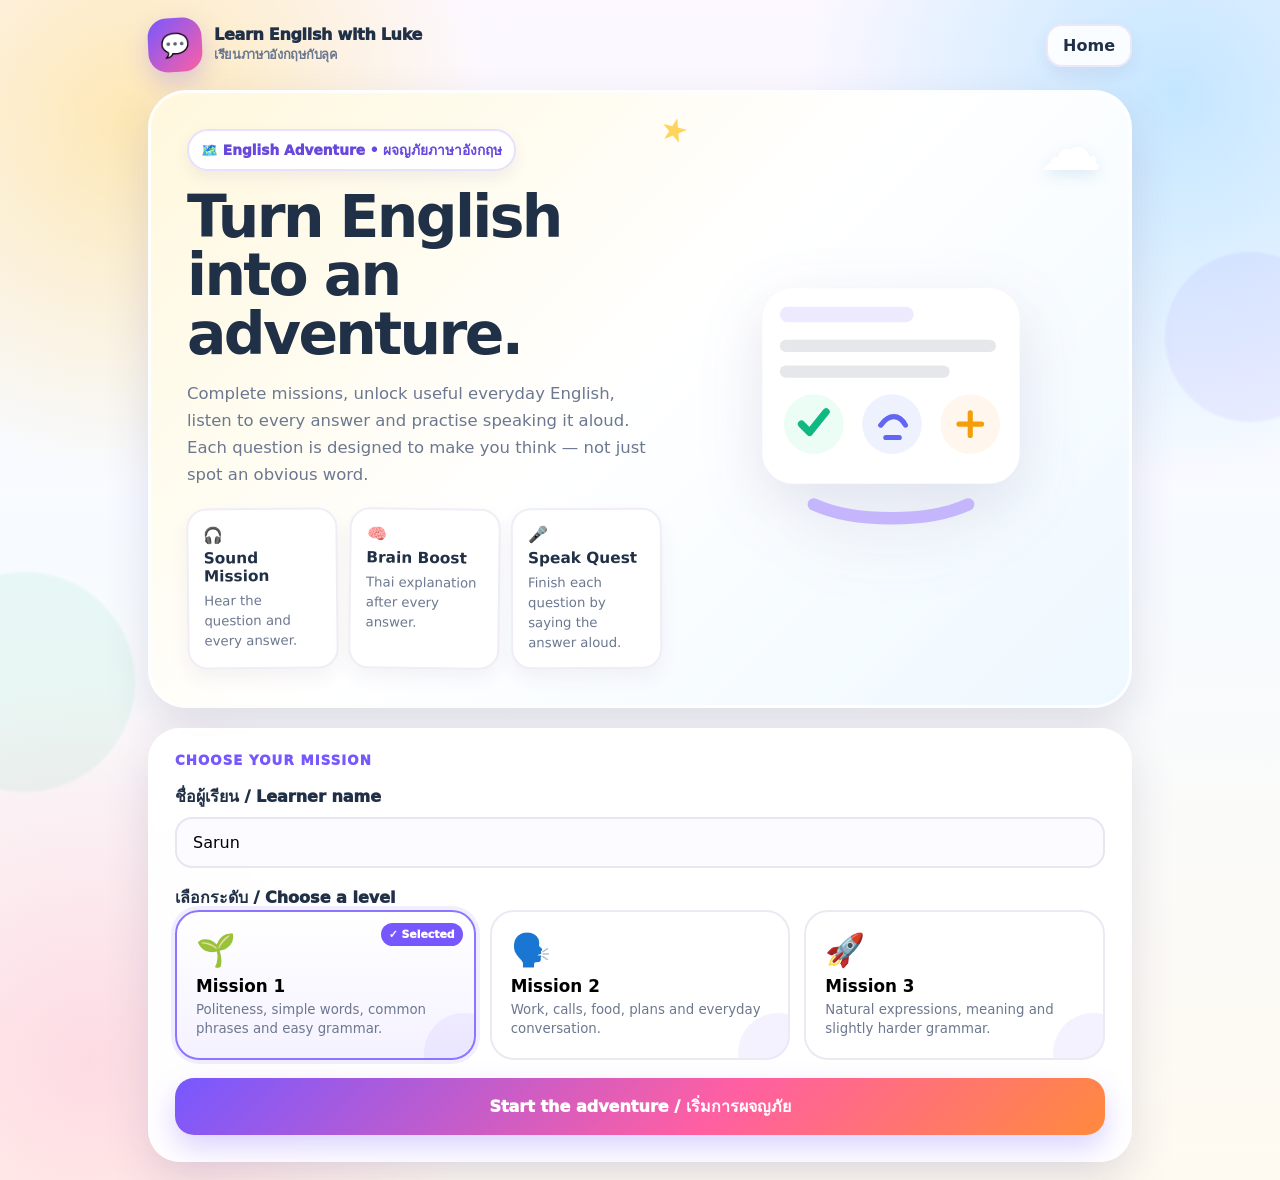
==== commit 0f6f20e3: "Add files via upload" ====
--- a/index.html
+++ b/index.html
@@ -119,7 +119,8 @@
 }
 .level:after{content:"";position:absolute;width:80px;height:80px;border-radius:50%;right:-30px;bottom:-35px;background:rgba(119,88,255,.08)}
 .level:hover{transform:translateY(-3px) rotate(-.3deg);box-shadow:0 12px 24px rgba(69,55,110,.10)}
-.level.active{border-color:#8d76ff;background:linear-gradient(180deg,#fff,#f5f2ff)}
+.level.active{border-color:#8d76ff;background:linear-gradient(180deg,#fff,#f5f2ff);box-shadow:0 0 0 4px rgba(119,88,255,.10)}
+.level.active:before{content:"✓ Selected";position:absolute;right:11px;top:11px;background:#7758ff;color:#fff;padding:5px 8px;border-radius:999px;font-size:.68rem;font-weight:1000;z-index:2}
 .level .emoji{font-size:2rem}.level strong{display:block;margin-top:7px;font-size:1.05rem}.level small{display:block;margin-top:5px;color:var(--muted);line-height:1.42}
 .primary{
   width:100%;border:0;border-radius:19px;padding:16px;margin-top:18px;color:#fff;font-weight:1000;
@@ -325,64 +326,19 @@
 </div>
 
 <script>
-const IMAGES={"football":"<svg viewBox=\"0 0 360 220\" role=\"img\" aria-label=\"football illustration\">
-<rect width=\"360\" height=\"220\" rx=\"24\" fill=\"#eefbf4\"/>
-<ellipse cx=\"180\" cy=\"192\" rx=\"92\" ry=\"12\" fill=\"#d8efe0\"/>
-<circle cx=\"180\" cy=\"107\" r=\"74\" fill=\"#fff\" stroke=\"#263238\" stroke-width=\"5\"/>
-<polygon points=\"180,64 202,79 194,105 166,105 158,79\" fill=\"#263238\"/>
-<path d=\"M180 64L178 33M202 79L230 67M194 105L219 130M166 105L141 130M158 79L130 67M178 33L151 46L130 67L134 98L141 130L166 151L194 151L219 130L226 98L230 67L205 46Z\" fill=\"none\" stroke=\"#263238\" stroke-width=\"4\"/>
-<path d=\"M141 130L121 151M219 130L239 151M166 151L157 179M194 151L203 179\" stroke=\"#263238\" stroke-width=\"4\"/>
-</svg>","umbrella":"<svg viewBox=\"0 0 360 220\" role=\"img\" aria-label=\"umbrella illustration\">
-<rect width=\"360\" height=\"220\" rx=\"24\" fill=\"#eef6ff\"/>
-<path d=\"M65 102C81 48 132 28 180 28s99 20 115 74H65Z\" fill=\"#7c6df2\"/>
-<path d=\"M65 102c19-22 38-22 57 0 19-22 38-22 58 0 19-22 38-22 58 0 19-22 38-22 57 0\" fill=\"#8d80f5\"/>
-<path d=\"M180 29v127c0 27 37 30 37 2\" fill=\"none\" stroke=\"#374151\" stroke-width=\"8\" stroke-linecap=\"round\"/>
-<path d=\"M180 28V16\" stroke=\"#374151\" stroke-width=\"6\" stroke-linecap=\"round\"/>
-<ellipse cx=\"186\" cy=\"194\" rx=\"76\" ry=\"10\" fill=\"#d9e9f7\"/>
-</svg>","toothbrush":"<svg viewBox=\"0 0 360 220\" role=\"img\" aria-label=\"toothbrush illustration\">
-<rect width=\"360\" height=\"220\" rx=\"24\" fill=\"#fff9ee\"/>
-<g transform=\"rotate(-13 180 110)\">
-<rect x=\"70\" y=\"102\" width=\"210\" height=\"30\" rx=\"15\" fill=\"#52b7d8\"/>
-<rect x=\"64\" y=\"100\" width=\"62\" height=\"34\" rx=\"13\" fill=\"#ffffff\" stroke=\"#cdd8df\" stroke-width=\"3\"/>
-<path d=\"M70 99v-22M82 99V72M94 99V76M106 99V70M118 99V78\" stroke=\"#6c5ce7\" stroke-width=\"7\" stroke-linecap=\"round\"/>
-<circle cx=\"253\" cy=\"117\" r=\"5\" fill=\"#e9fbff\"/>
-</g>
-<ellipse cx=\"180\" cy=\"183\" rx=\"105\" ry=\"10\" fill=\"#f2eadb\"/>
-</svg>","suitcase":"<svg viewBox=\"0 0 360 220\" role=\"img\" aria-label=\"suitcase illustration\">
-<rect width=\"360\" height=\"220\" rx=\"24\" fill=\"#f5f1ff\"/>
-<path d=\"M145 55V35c0-8 7-15 15-15h40c8 0 15 7 15 15v20\" fill=\"none\" stroke=\"#4b5563\" stroke-width=\"8\"/>
-<rect x=\"95\" y=\"54\" width=\"170\" height=\"127\" rx=\"20\" fill=\"#8b5cf6\"/>
-<rect x=\"111\" y=\"69\" width=\"138\" height=\"94\" rx=\"14\" fill=\"#9f7aea\"/>
-<path d=\"M132 55v126M228 55v126\" stroke=\"#7455d8\" stroke-width=\"6\"/>
-<circle cx=\"128\" cy=\"190\" r=\"10\" fill=\"#374151\"/><circle cx=\"232\" cy=\"190\" r=\"10\" fill=\"#374151\"/>
-<rect x=\"164\" y=\"106\" width=\"32\" height=\"12\" rx=\"6\" fill=\"#f3e8ff\"/>
-</svg>","noentry":"<svg viewBox=\"0 0 360 220\" role=\"img\" aria-label=\"no entry road sign illustration\">
-<rect width=\"360\" height=\"220\" rx=\"24\" fill=\"#eef7fb\"/>
-<rect x=\"174\" y=\"130\" width=\"12\" height=\"72\" rx=\"6\" fill=\"#6b7280\"/>
-<circle cx=\"180\" cy=\"92\" r=\"64\" fill=\"#e53935\" stroke=\"#ffffff\" stroke-width=\"8\"/>
-<rect x=\"128\" y=\"78\" width=\"104\" height=\"28\" rx=\"6\" fill=\"#ffffff\"/>
-<ellipse cx=\"180\" cy=\"204\" rx=\"58\" ry=\"8\" fill=\"#d5e6ed\"/>
-</svg>","clock645":"<svg viewBox=\"0 0 360 220\" role=\"img\" aria-label=\"clock showing six forty-five\">
-<rect width=\"360\" height=\"220\" rx=\"24\" fill=\"#fff8ec\"/>
-<circle cx=\"180\" cy=\"110\" r=\"82\" fill=\"#ffffff\" stroke=\"#5b6470\" stroke-width=\"6\"/>
-<g stroke=\"#5b6470\" stroke-width=\"4\" stroke-linecap=\"round\">
-<path d=\"M180 36v12M180 172v12M106 110h12M242 110h12\"/>
-<path d=\"M128 58l9 9M223 153l9 9M232 58l-9 9M137 153l-9 9\"/>
-</g>
-<text x=\"176\" y=\"61\" text-anchor=\"middle\" font-size=\"18\" font-family=\"sans-serif\" fill=\"#667085\">12</text>
-<text x=\"230\" y=\"116\" text-anchor=\"middle\" font-size=\"18\" font-family=\"sans-serif\" fill=\"#667085\">3</text>
-<text x=\"180\" y=\"169\" text-anchor=\"middle\" font-size=\"18\" font-family=\"sans-serif\" fill=\"#667085\">6</text>
-<text x=\"129\" y=\"116\" text-anchor=\"middle\" font-size=\"18\" font-family=\"sans-serif\" fill=\"#667085\">9</text>
-<path d=\"M180 110L130 110\" stroke=\"#6c5ce7\" stroke-width=\"7\" stroke-linecap=\"round\"/>
-<path d=\"M180 110L165 151\" stroke=\"#273043\" stroke-width=\"8\" stroke-linecap=\"round\"/>
-<circle cx=\"180\" cy=\"110\" r=\"8\" fill=\"#273043\"/>
-</svg>"};
+const IMAGES={"football":"<svg viewBox=\"0 0 360 220\" role=\"img\" aria-label=\"football illustration\"><rect width=\"360\" height=\"220\" rx=\"24\" fill=\"#eefbf4\"/><ellipse cx=\"180\" cy=\"192\" rx=\"92\" ry=\"12\" fill=\"#d8efe0\"/><circle cx=\"180\" cy=\"107\" r=\"74\" fill=\"#fff\" stroke=\"#263238\" stroke-width=\"5\"/><polygon points=\"180,64 202,79 194,105 166,105 158,79\" fill=\"#263238\"/><path d=\"M180 64L178 33M202 79L230 67M194 105L219 130M166 105L141 130M158 79L130 67M178 33L151 46L130 67L134 98L141 130L166 151L194 151L219 130L226 98L230 67L205 46Z\" fill=\"none\" stroke=\"#263238\" stroke-width=\"4\"/><path d=\"M141 130L121 151M219 130L239 151M166 151L157 179M194 151L203 179\" stroke=\"#263238\" stroke-width=\"4\"/></svg>","umbrella":"<svg viewBox=\"0 0 360 220\" role=\"img\" aria-label=\"umbrella illustration\"><rect width=\"360\" height=\"220\" rx=\"24\" fill=\"#eef6ff\"/><path d=\"M65 102C81 48 132 28 180 28s99 20 115 74H65Z\" fill=\"#7c6df2\"/><path d=\"M65 102c19-22 38-22 57 0 19-22 38-22 58 0 19-22 38-22 58 0 19-22 38-22 57 0\" fill=\"#8d80f5\"/><path d=\"M180 29v127c0 27 37 30 37 2\" fill=\"none\" stroke=\"#374151\" stroke-width=\"8\" stroke-linecap=\"round\"/><path d=\"M180 28V16\" stroke=\"#374151\" stroke-width=\"6\" stroke-linecap=\"round\"/><ellipse cx=\"186\" cy=\"194\" rx=\"76\" ry=\"10\" fill=\"#d9e9f7\"/></svg>","toothbrush":"<svg viewBox=\"0 0 360 220\" role=\"img\" aria-label=\"toothbrush illustration\"><rect width=\"360\" height=\"220\" rx=\"24\" fill=\"#fff9ee\"/><g transform=\"rotate(-13 180 110)\"><rect x=\"70\" y=\"102\" width=\"210\" height=\"30\" rx=\"15\" fill=\"#52b7d8\"/><rect x=\"64\" y=\"100\" width=\"62\" height=\"34\" rx=\"13\" fill=\"#ffffff\" stroke=\"#cdd8df\" stroke-width=\"3\"/><path d=\"M70 99v-22M82 99V72M94 99V76M106 99V70M118 99V78\" stroke=\"#6c5ce7\" stroke-width=\"7\" stroke-linecap=\"round\"/><circle cx=\"253\" cy=\"117\" r=\"5\" fill=\"#e9fbff\"/></g><ellipse cx=\"180\" cy=\"183\" rx=\"105\" ry=\"10\" fill=\"#f2eadb\"/></svg>","suitcase":"<svg viewBox=\"0 0 360 220\" role=\"img\" aria-label=\"suitcase illustration\"><rect width=\"360\" height=\"220\" rx=\"24\" fill=\"#f5f1ff\"/><path d=\"M145 55V35c0-8 7-15 15-15h40c8 0 15 7 15 15v20\" fill=\"none\" stroke=\"#4b5563\" stroke-width=\"8\"/><rect x=\"95\" y=\"54\" width=\"170\" height=\"127\" rx=\"20\" fill=\"#8b5cf6\"/><rect x=\"111\" y=\"69\" width=\"138\" height=\"94\" rx=\"14\" fill=\"#9f7aea\"/><path d=\"M132 55v126M228 55v126\" stroke=\"#7455d8\" stroke-width=\"6\"/><circle cx=\"128\" cy=\"190\" r=\"10\" fill=\"#374151\"/><circle cx=\"232\" cy=\"190\" r=\"10\" fill=\"#374151\"/><rect x=\"164\" y=\"106\" width=\"32\" height=\"12\" rx=\"6\" fill=\"#f3e8ff\"/></svg>","noentry":"<svg viewBox=\"0 0 360 220\" role=\"img\" aria-label=\"no entry road sign illustration\"><rect width=\"360\" height=\"220\" rx=\"24\" fill=\"#eef7fb\"/><rect x=\"174\" y=\"130\" width=\"12\" height=\"72\" rx=\"6\" fill=\"#6b7280\"/><circle cx=\"180\" cy=\"92\" r=\"64\" fill=\"#e53935\" stroke=\"#ffffff\" stroke-width=\"8\"/><rect x=\"128\" y=\"78\" width=\"104\" height=\"28\" rx=\"6\" fill=\"#ffffff\"/><ellipse cx=\"180\" cy=\"204\" rx=\"58\" ry=\"8\" fill=\"#d5e6ed\"/></svg>","clock645":"<svg viewBox=\"0 0 360 220\" role=\"img\" aria-label=\"clock showing six forty-five\"><rect width=\"360\" height=\"220\" rx=\"24\" fill=\"#fff8ec\"/><circle cx=\"180\" cy=\"110\" r=\"82\" fill=\"#ffffff\" stroke=\"#5b6470\" stroke-width=\"6\"/><g stroke=\"#5b6470\" stroke-width=\"4\" stroke-linecap=\"round\"><path d=\"M180 36v12M180 172v12M106 110h12M242 110h12\"/><path d=\"M128 58l9 9M223 153l9 9M232 58l-9 9M137 153l-9 9\"/></g><text x=\"176\" y=\"61\" text-anchor=\"middle\" font-size=\"18\" font-family=\"sans-serif\" fill=\"#667085\">12</text><text x=\"230\" y=\"116\" text-anchor=\"middle\" font-size=\"18\" font-family=\"sans-serif\" fill=\"#667085\">3</text><text x=\"180\" y=\"169\" text-anchor=\"middle\" font-size=\"18\" font-family=\"sans-serif\" fill=\"#667085\">6</text><text x=\"129\" y=\"116\" text-anchor=\"middle\" font-size=\"18\" font-family=\"sans-serif\" fill=\"#667085\">9</text><path d=\"M180 110L130 110\" stroke=\"#6c5ce7\" stroke-width=\"7\" stroke-linecap=\"round\"/><path d=\"M180 110L165 151\" stroke=\"#273043\" stroke-width=\"8\" stroke-linecap=\"round\"/><circle cx=\"180\" cy=\"110\" r=\"8\" fill=\"#273043\"/></svg>"};
 const DATA={"1":[{"type":"Picture vocabulary","image":"football","en":"Look at the picture. Which English word names this object?","th":"ดูรูปภาพ แล้วเลือกคำภาษาอังกฤษที่เป็นชื่อของสิ่งนี้","hintEn":"All four answers are different types of sports balls. Look closely at the shape and pattern.","hintTh":"คำตอบทั้งสี่ข้อเป็นลูกบอลกีฬาคนละชนิด ดูรูปร่างและลวดลายให้ดี","choices":["Football","Basketball","Volleyball","Rugby ball"],"a":0,"meaning":"Football = ลูกฟุตบอล","why":"ภาพเป็นลูกฟุตบอลแบบที่ใช้เล่นฟุตบอล","practice":"Football.","chunks":["Football"],"tip":"คำว่า football มีสองส่วนคือ foot + ball แต่พูดต่อกันเป็นคำเดียว"},{"type":"Picture vocabulary","image":"umbrella","en":"Look at the picture. Which English word names this object?","th":"ดูรูปภาพ แล้วเลือกคำภาษาอังกฤษที่เป็นชื่อของสิ่งนี้","hintEn":"All four choices are things connected with rainy weather.","hintTh":"ตัวเลือกทั้งสี่อย่างเกี่ยวข้องกับอากาศฝนตก","choices":["Umbrella","Raincoat","Wellington boots","Waterproof jacket"],"a":0,"meaning":"Umbrella = ร่ม","why":"ภาพแสดงร่มที่ใช้กางกันฝน","practice":"Umbrella.","chunks":["Umbrella"],"tip":"คำว่า umbrella มีสามพยางค์ และเน้นเสียงพยางค์ที่สอง"},{"type":"Everyday English","en":"Which English sentence best matches “ฉันต้องไปแล้ว”?","th":"ประโยคภาษาอังกฤษใดตรงกับ “ฉันต้องไปแล้ว” มากที่สุด?","hintEn":"Every answer uses the verb “go”. Choose the one that means you need to leave now.","hintTh":"ทุกคำตอบใช้คำว่า “go” เลือกประโยคที่หมายถึงตอนนี้คุณจำเป็นต้องไปแล้ว","choices":["I have to go now.","I might go later.","I went there already.","I don't want to go."],"a":0,"meaning":"I have to go now. = ฉันต้องไปแล้ว / ตอนนี้ฉันต้องไป","why":"“have to” ใช้เมื่อจำเป็นต้องทำบางอย่าง และ “now” หมายถึงตอนนี้","practice":"I have to go now.","chunks":["I","have","to","go","now"],"tip":"เวลาเจ้าของภาษาพูด “have to” มักเชื่อมเสียงกันเร็ว"},{"type":"Grammar challenge","en":"Choose the correct word: “There _____ two cups on the table.”","th":"เลือกคำที่ถูกต้อง: “There _____ two cups on the table.” (มีแก้วสองใบอยู่บนโต๊ะ)","hintEn":"The noun after the blank is plural.","hintTh":"คำนามหลังช่องว่างเป็นพหูพจน์ คือมีมากกว่าหนึ่ง","choices":["are","is","am","be"],"a":0,"meaning":"There are two cups on the table. = มีแก้วสองใบอยู่บนโต๊ะ","why":"เมื่อพูดถึงสิ่งของมากกว่าหนึ่ง ใช้ “There are”","practice":"There are two cups on the table.","chunks":["There","are","two","cups","on","the","table"],"tip":"คำว่า “are” มักพูดเบากว่าคำสำคัญอย่าง “two cups”"},{"type":"Polite English","en":"Which sentence is the most natural polite way to ask to use the toilet?","th":"ประโยคใดเป็นวิธีสุภาพและเป็นธรรมชาติที่สุดในการขอใช้ห้องน้ำ?","hintEn":"Every option mentions the toilet. Look for the correct polite question structure.","hintTh":"ทุกตัวเลือกพูดถึงห้องน้ำ มองหาโครงสร้างคำถามที่สุภาพและถูกต้อง","choices":["Could I use the toilet, please?","Could I using the toilet, please?","Do I can use the toilet, please?","Could I to use the toilet, please?"],"a":0,"meaning":"Could I use the toilet, please? = ขอใช้ห้องน้ำได้ไหมครับ/คะ","why":"หลัง “Could I” ใช้คำกริยารูปพื้นฐานโดยไม่เติม -ing หรือ to","practice":"Could I use the toilet, please?","chunks":["Could","I","use","the","toilet","please"],"tip":"พูด “Could I” เชื่อมกันเบา ๆ แล้วเว้นจังหวะเล็กน้อยก่อน please"},{"type":"Useful vocabulary","en":"Which English word best matches “แพง” (phaeng)?","th":"คำภาษาอังกฤษใดตรงกับ “แพง” มากที่สุด?","hintEn":"All four words describe price or cost.","hintTh":"คำตอบทั้งสี่เกี่ยวข้องกับราคา","choices":["Expensive","Cheap","Free","Discounted"],"a":0,"meaning":"Expensive = แพง","why":"“expensive” ใช้เมื่อสิ่งของมีราคาสูง","practice":"Expensive.","chunks":["Expensive"],"tip":"คำว่า expensive เน้นเสียงช่วงกลางคำ"},{"type":"Meaning in context","en":"If someone says “Be careful”, what are they usually doing?","th":"ถ้ามีคนพูดว่า “Be careful” (ระวังนะ) โดยทั่วไปเขากำลังทำอะไร?","hintEn":"Think about why someone would say this before a risky or dangerous situation.","hintTh":"ลองคิดว่าทำไมคนถึงพูดประโยคนี้ก่อนสถานการณ์ที่อาจเสี่ยงหรืออันตราย","choices":["Warning you to avoid danger.","Telling you to hurry immediately.","Asking you to stop listening.","Inviting you to celebrate something."],"a":0,"meaning":"Be careful. = ระวังนะ / ระมัดระวัง","why":"ใช้เตือนให้อีกฝ่ายระวังอันตรายหรือทำสิ่งใดอย่างรอบคอบ","practice":"Be careful.","chunks":["Be","careful"],"tip":"เน้นคำว่า careful ให้ชัด และใช้น้ำเสียงเตือนอย่างนุ่ม"},{"type":"Ownership","en":"Someone points to a phone and asks, “Is this yours?” What do they want to know?","th":"ถ้ามีคนชี้ไปที่โทรศัพท์แล้วถามว่า “Is this yours?” (นี่ของคุณไหม?) เขาต้องการรู้อะไร?","hintEn":"All answers are about the phone. Focus on the word “yours”.","hintTh":"ทุกคำตอบเกี่ยวกับโทรศัพท์ ให้ดูความหมายของคำว่า “yours”","choices":["Whether the phone belongs to you.","Whether you bought the phone today.","Whether you like the phone's colour.","Whether you can carry the phone."],"a":0,"meaning":"Is this yours? = นี่ของคุณไหม?","why":"“yours” ใช้ถามหรือบอกความเป็นเจ้าของ","practice":"Is this yours?","chunks":["Is","this","yours"],"tip":"ท้ายประโยคยกเสียงขึ้นเล็กน้อยเพราะเป็นคำถาม"},{"type":"Everyday expression","en":"If someone says “I’m freezing”, how do they feel?","th":"ถ้ามีคนพูดว่า “I’m freezing” (ฉันหนาวมาก) เขารู้สึกอย่างไร?","hintEn":"All four answers describe temperature.","hintTh":"คำตอบทั้งสี่อธิบายความรู้สึกเกี่ยวกับอุณหภูมิ","choices":["Very cold","A little warm","Very hot","Comfortably cool"],"a":0,"meaning":"I'm freezing. = ฉันหนาวมาก","why":"ในบทสนทนาทั่วไป “freezing” มักใช้เน้นว่าหนาวมาก ไม่ได้หมายถึงกำลังแข็งตัวจริง ๆ","practice":"I'm freezing.","chunks":["I'm","freezing"],"tip":"เน้นคำว่า freezing เพื่อสื่อว่าหนาวมาก"},{"type":"Natural reply","en":"If someone says “Take care”, which reply sounds most natural?","th":"ถ้ามีคนพูดว่า “Take care” (ดูแลตัวเองนะ) คำตอบใดฟังเป็นธรรมชาติที่สุด?","hintEn":"All four answers are farewell-style replies. Choose the one that naturally returns the good wish.","hintTh":"ทุกคำตอบเป็นแนวกล่าวลา เลือกคำตอบที่ส่งความปรารถนาดีกลับไปอย่างเป็นธรรมชาติ","choices":["You too. See you soon.","Take yesterday as well.","I care about the time.","You are taking care now."],"a":0,"meaning":"You too. See you soon. = คุณก็เช่นกัน แล้วเจอกันเร็ว ๆ นี้","why":"“You too” ใช้ตอบกลับคำอวยพรหรือความปรารถนาดีที่อีกฝ่ายพูดกับเรา","practice":"You too. See you soon.","chunks":["You","too","See","you","soon"],"tip":"พูด “You too” เป็นช่วงสั้น ๆ แล้วเว้นจังหวะก่อนประโยคถัดไป"}],"2":[{"type":"Picture vocabulary","image":"toothbrush","en":"Look at the picture. Which English word names this object?","th":"ดูรูปภาพ แล้วเลือกคำภาษาอังกฤษที่เป็นชื่อของสิ่งนี้","hintEn":"All four choices are personal grooming items.","hintTh":"ตัวเลือกทั้งสี่เป็นของใช้สำหรับดูแลร่างกาย","choices":["Toothbrush","Hairbrush","Razor","Comb"],"a":0,"meaning":"Toothbrush = แปรงสีฟัน","why":"ภาพแสดงแปรงสีฟันที่ใช้แปรงฟัน","practice":"Toothbrush.","chunks":["Toothbrush"],"tip":"คำว่า toothbrush รวม tooth + brush เป็นคำเดียว"},{"type":"Picture vocabulary","image":"suitcase","en":"Look at the picture. Which English word names this object?","th":"ดูรูปภาพ แล้วเลือกคำภาษาอังกฤษที่เป็นชื่อของสิ่งนี้","hintEn":"All four choices are different kinds of bags or luggage.","hintTh":"ตัวเลือกทั้งสี่เป็นกระเป๋าหรือสัมภาระคนละชนิด","choices":["Suitcase","Backpack","Handbag","Shopping bag"],"a":0,"meaning":"Suitcase = กระเป๋าเดินทาง","why":"ภาพแสดงกระเป๋าเดินทางแบบมีหูจับและล้อ","practice":"Suitcase.","chunks":["Suitcase"],"tip":"คำว่า suitcase มีสองส่วน suit + case แต่พูดต่อกันเป็นคำเดียว"},{"type":"Travel situation","en":"Someone messages, “I’m stuck in traffic.” What are they telling you?","th":"ถ้ามีคนส่งข้อความว่า “I’m stuck in traffic.” (ฉันติดอยู่ในการจราจร / รถติด) เขากำลังบอกอะไรคุณ?","hintEn":"Every answer is about travelling and arrival time.","hintTh":"ทุกคำตอบเกี่ยวกับการเดินทางและเวลาที่จะไปถึง","choices":["Traffic is delaying their journey.","Traffic has made them arrive early.","They have already left the traffic behind.","They decided not to travel because the road is empty."],"a":0,"meaning":"I'm stuck in traffic. = ฉันติดรถ / รถติดทำให้ไปช้า","why":"“stuck in traffic” หมายถึงการเดินทางช้าหรือเคลื่อนที่ไม่ได้เพราะรถติด","practice":"I'm stuck in traffic.","chunks":["I'm","stuck","in","traffic"],"tip":"คำว่า stuck มีเสียง k ชัดที่ท้ายคำ"},{"type":"Everyday meaning","en":"Someone says, “I overslept.” What happened?","th":"ถ้ามีคนพูดว่า “I overslept.” (ฉันนอนเลยเวลา / ตื่นสาย) เกิดอะไรขึ้น?","hintEn":"All four answers are about sleeping and waking up.","hintTh":"ทุกคำตอบเกี่ยวกับการนอนและการตื่น","choices":["They slept longer than they intended.","They woke up earlier than they intended.","They could not fall asleep at all.","They went to bed much earlier than usual."],"a":0,"meaning":"I overslept. = ฉันตื่นสายเพราะนอนเกินเวลา","why":"“oversleep” หมายถึงนอนนานเกินไปจนตื่นสาย","practice":"I overslept.","chunks":["I","overslept"],"tip":"overslept เป็นรูปอดีตของ oversleep"},{"type":"Messaging","en":"Which sentence most naturally asks someone to send you their location details?","th":"ประโยคใดใช้ขอให้อีกฝ่ายส่งรายละเอียดสถานที่ให้คุณอย่างเป็นธรรมชาติที่สุด?","hintEn":"Every option is about the address. Choose the normal everyday sentence.","hintTh":"ทุกตัวเลือกเกี่ยวกับที่อยู่ เลือกประโยคที่คนใช้จริงในชีวิตประจำวัน","choices":["Can you send me the address?","Can you send the address to I?","Can you sending me the address?","Can you sent me the address?"],"a":0,"meaning":"Can you send me the address? = ส่งที่อยู่ให้ฉันได้ไหม?","why":"หลัง “Can you” ใช้คำกริยารูปพื้นฐาน “send”","practice":"Can you send me the address?","chunks":["Can","you","send","me","the","address"],"tip":"เน้นคำว่า address ให้ชัด โดยในสำเนียงอังกฤษมักเน้นพยางค์แรก"},{"type":"Timing","en":"If someone says “I’m just leaving now”, what do they mean?","th":"ถ้ามีคนพูดว่า “I’m just leaving now” (ตอนนี้ฉันกำลังจะออกไปแล้ว) เขาหมายความว่าอะไร?","hintEn":"Every answer is about when the person is leaving.","hintTh":"ทุกคำตอบเกี่ยวกับเวลาที่เขากำลังออกเดินทาง","choices":["They are starting to leave at this moment.","They left a long time ago.","They will probably leave tomorrow.","They have decided to stay where they are."],"a":0,"meaning":"I'm just leaving now. = ตอนนี้ฉันกำลังออกไปแล้ว / กำลังจะออก","why":"“just ... now” ในบริบทนี้บอกว่าเหตุการณ์กำลังเกิดขึ้นพอดีตอนนี้","practice":"I'm just leaving now.","chunks":["I'm","just","leaving","now"],"tip":"เน้นคำว่า now เล็กน้อยเพื่อบอกว่าเป็นตอนนี้จริง ๆ"},{"type":"Past tense","en":"Choose the correct word: “I _____ my keys at home this morning.”","th":"เลือกคำที่ถูกต้อง: “I _____ my keys at home this morning.” (เช้านี้ฉันทิ้งกุญแจไว้ที่บ้าน)","hintEn":"The sentence refers to something that happened earlier today.","hintTh":"ประโยคพูดถึงสิ่งที่เกิดขึ้นไปแล้วเมื่อเช้าวันนี้","choices":["left","leave","leaving","leaves"],"a":0,"meaning":"I left my keys at home this morning. = เช้านี้ฉันทิ้งกุญแจไว้ที่บ้าน","why":"“left” เป็นรูปอดีตของ “leave”","practice":"I left my keys at home this morning.","chunks":["I","left","my","keys","at","home","this","morning"],"tip":"คำว่า left จบด้วยเสียง ft ให้พูดสั้นและชัด"},{"type":"Choice question","en":"What is someone asking when they say, “Would you rather eat now or later?”","th":"ถ้ามีคนถามว่า “Would you rather eat now or later?” (คุณอยากกินตอนนี้หรือทีหลังมากกว่ากัน?) เขากำลังถามอะไร?","hintEn":"Every answer is about food and timing. Focus on “would you rather”.","hintTh":"ทุกคำตอบเกี่ยวกับอาหารและเวลา ให้ดูความหมายของ “would you rather”","choices":["Which of the two eating times you prefer.","Whether you have eaten twice already.","Why you are eating later than usual.","Whether you are allowed to eat now."],"a":0,"meaning":"Would you rather eat now or later? = คุณอยากกินตอนนี้หรือทีหลังมากกว่ากัน?","why":"“Would you rather A or B?” ใช้ให้เลือกว่าชอบตัวเลือกไหนมากกว่า","practice":"Would you rather eat now or later?","chunks":["Would","you","rather","eat","now","or","later"],"tip":"เสียงขึ้นเล็กน้อยที่ “now” แล้วลงที่ “later” เมื่อเสนอสองตัวเลือก"},{"type":"Helpful response","en":"Your partner says, “I forgot my charger.” Which reply is most useful?","th":"ถ้าคู่ของคุณพูดว่า “I forgot my charger.” (ฉันลืมที่ชาร์จ) คำตอบใดมีประโยชน์ที่สุด?","hintEn":"Every answer mentions the charger. Choose the one that actually helps solve the problem.","hintTh":"ทุกคำตอบพูดถึงที่ชาร์จ เลือกคำตอบที่ช่วยแก้ปัญหาได้จริง","choices":["You can use my charger.","Your charger is probably at home.","Chargers are easy to forget.","I also know what a charger is."],"a":0,"meaning":"You can use my charger. = คุณใช้ที่ชาร์จของฉันได้นะ","why":"คำตอบนี้เสนอวิธีแก้ปัญหาโดยตรงให้อีกฝ่ายใช้ที่ชาร์จของเรา","practice":"You can use my charger.","chunks":["You","can","use","my","charger"],"tip":"คำว่า charger มีเสียง j ตรงกลางคำ"},{"type":"Approximate time","en":"If someone says “I’ll be there around eight”, when should you expect them?","th":"ถ้ามีคนพูดว่า “I’ll be there around eight” (ฉันจะไปถึงประมาณแปดโมง) คุณควรคาดว่าเขาจะไปถึงเมื่อไร?","hintEn":"All four answers refer to eight o'clock. Focus on the word “around”.","hintTh":"ทุกคำตอบเกี่ยวกับแปดโมง ให้ดูความหมายของคำว่า “around”","choices":["At roughly eight o'clock.","At exactly eight o'clock to the second.","Several hours before eight o'clock.","Only after midnight, not near eight."],"a":0,"meaning":"I'll be there around eight. = ฉันจะไปถึงประมาณแปดโมง","why":"“around” ใช้เมื่อเวลาเป็นค่าประมาณ ไม่จำเป็นต้องตรงเป๊ะ","practice":"I'll be there around eight.","chunks":["I'll","be","there","around","eight"],"tip":"เน้นคำว่า eight ชัด ๆ และพูด around เบากว่า"}],"3":[{"type":"Road sign","image":"noentry","en":"Look at the sign. Which English phrase gives its meaning?","th":"ดูป้าย แล้วเลือกวลีภาษาอังกฤษที่บอกความหมายของป้ายนี้","hintEn":"All four answers are common road-sign meanings.","hintTh":"ตัวเลือกทั้งสี่เป็นความหมายที่พบบ่อยบนป้ายจราจร","choices":["No entry","No parking","One way","Pedestrian crossing"],"a":0,"meaning":"No entry = ห้ามเข้า","why":"วงกลมสีแดงที่มีแถบสีขาวแนวนอนหมายถึงห้ามเข้า","practice":"No entry.","chunks":["No","entry"],"tip":"คำว่า entry เน้นพยางค์แรก"},{"type":"Tell the time","image":"clock645","en":"Look at the clock. Which English phrase says the time correctly?","th":"ดูนาฬิกา แล้วเลือกวลีภาษาอังกฤษที่บอกเวลาได้ถูกต้อง","hintEn":"The minute hand is on 9, so think about how many minutes remain before the next hour.","hintTh":"เข็มนาทีชี้เลข 9 ลองคิดว่าเหลืออีกกี่นาทีก่อนถึงชั่วโมงถัดไป","choices":["Quarter to seven","Quarter past six","Half past six","Seven fifteen"],"a":0,"meaning":"Quarter to seven = หกโมงสี่สิบห้า / อีกสิบห้านาทีจะเจ็ดโมง","why":"6:45 คืออีก 15 นาทีจะถึง 7:00 จึงพูดว่า “quarter to seven”","practice":"Quarter to seven.","chunks":["Quarter","to","seven"],"tip":"quarter หมายถึงหนึ่งในสี่ของชั่วโมง คือ 15 นาที"},{"type":"Everyday expression","en":"If someone says “I didn’t catch that”, what do they usually mean?","th":"ถ้ามีคนพูดว่า “I didn’t catch that” (เมื่อกี้ฉันฟังไม่ทัน / ไม่ได้ยินชัด) โดยทั่วไปหมายความว่าอะไร?","hintEn":"All answers are about hearing or understanding what was said.","hintTh":"ทุกคำตอบเกี่ยวกับการได้ยินหรือเข้าใจสิ่งที่พูด","choices":["They did not hear or understand what was said clearly.","They heard everything clearly but disagreed with it.","They understood the sentence but forgot who said it.","They heard the sentence and want to write it down."],"a":0,"meaning":"I didn't catch that. = เมื่อกี้ฉันฟังไม่ทัน / ไม่ได้ยินชัด","why":"“catch” ในสำนวนนี้หมายถึงได้ยินหรือเข้าใจ ไม่ได้หมายถึงจับด้วยมือ","practice":"I didn't catch that.","chunks":["I","didn't","catch","that"],"tip":"คำว่า catch มีเสียง ch ชัดที่ท้ายคำ"},{"type":"Past intention","en":"What does “I was meant to call you” usually communicate?","th":"“I was meant to call you” (ฉันควรจะ / ตั้งใจไว้ว่าจะโทรหาคุณ) โดยทั่วไปสื่อว่าอะไร?","hintEn":"Every answer is about the planned phone call. Focus on “was meant to”.","hintTh":"ทุกคำตอบเกี่ยวกับการโทรที่วางแผนไว้ ให้ดูความหมายของ “was meant to”","choices":["The person was expected or intended to call you.","The person definitely called you at the planned time.","The person never had any plan to call you.","The person wants you to call somebody else instead."],"a":0,"meaning":"I was meant to call you. = ฉันควรจะ / ตั้งใจว่าจะโทรหาคุณ","why":"“was meant to” บอกถึงสิ่งที่ควรเกิดขึ้นหรือวางแผนไว้ ซึ่งอาจไม่ได้เกิดขึ้นจริง","practice":"I was meant to call you.","chunks":["I","was","meant","to","call","you"],"tip":"คำว่า meant มีเสียง t เบา ๆ ที่ท้ายคำ"},{"type":"Decision language","en":"If someone says “It’s up to you”, what are they saying about the decision?","th":"ถ้ามีคนพูดว่า “It’s up to you” (แล้วแต่คุณ / คุณเป็นคนตัดสินใจ) เขากำลังบอกอะไรเกี่ยวกับการตัดสินใจ?","hintEn":"Every answer is about who controls the decision.","hintTh":"ทุกคำตอบเกี่ยวกับว่าใครเป็นคนตัดสินใจ","choices":["You can make the decision.","They have already made the decision for you.","Nobody is allowed to make the decision.","The decision must be delayed until tomorrow."],"a":0,"meaning":"It's up to you. = แล้วแต่คุณ / คุณตัดสินใจได้เลย","why":"สำนวนนี้ให้อีกฝ่ายเป็นคนเลือกหรือตัดสินใจ","practice":"It's up to you.","chunks":["It's","up","to","you"],"tip":"พูด “up to you” ต่อเนื่อง จะฟังเป็นธรรมชาติกว่าแยกทีละคำ"},{"type":"British everyday English","en":"In British English, what does “I could do with a coffee” usually mean?","th":"ในภาษาอังกฤษแบบอังกฤษ “I could do with a coffee” (ตอนนี้ฉันอยากได้กาแฟสักแก้ว) โดยทั่วไปหมายความว่าอะไร?","hintEn":"Every answer is about coffee. This expression describes wanting or needing something.","hintTh":"ทุกคำตอบเกี่ยวกับกาแฟ สำนวนนี้ใช้บอกว่าอยากได้หรือต้องการบางอย่าง","choices":["A coffee would be welcome right now.","The person is able to make coffee professionally.","The person has too much coffee already.","The person wants to stop drinking coffee permanently."],"a":0,"meaning":"I could do with a coffee. = ตอนนี้ฉันอยากได้กาแฟสักแก้ว / กาแฟสักแก้วน่าจะดี","why":"“could do with” เป็นสำนวนอังกฤษที่หมายถึงอยากได้หรือต้องการบางอย่าง","practice":"I could do with a coffee.","chunks":["I","could","do","with","a","coffee"],"tip":"คำว่า could ออกเสียงโดยไม่ออกเสียงตัว l"},{"type":"Outcome","en":"What does “I ended up staying home” tell you?","th":"“I ended up staying home” (สุดท้ายฉันก็อยู่บ้าน) บอกอะไรคุณ?","hintEn":"Every answer is about the final result of the person's plans.","hintTh":"ทุกคำตอบเกี่ยวกับผลสุดท้ายของแผนของคนคนนั้น","choices":["In the end, the person stayed home.","The person planned to stay home but definitely went out.","The person was forced to leave home immediately.","The person has not decided whether to stay home."],"a":0,"meaning":"I ended up staying home. = สุดท้ายฉันก็อยู่บ้าน","why":"“ended up” ใช้พูดถึงผลสุดท้าย ซึ่งบางครั้งต่างจากแผนเดิม","practice":"I ended up staying home.","chunks":["I","ended","up","staying","home"],"tip":"“ended up” เป็นกลุ่มคำที่ควรพูดต่อเนื่อง"},{"type":"Problem solving","en":"If someone says “I’ll sort it out”, what are they promising to do?","th":"ถ้ามีคนพูดว่า “I’ll sort it out” (เดี๋ยวฉันจะจัดการให้) เขากำลังสัญญาว่าจะทำอะไร?","hintEn":"All answers are about dealing with the problem.","hintTh":"ทุกคำตอบเกี่ยวกับการจัดการปัญหา","choices":["They will deal with the problem.","They will ignore the problem completely.","They will make the problem more confusing.","They will wait for you to solve the problem alone."],"a":0,"meaning":"I'll sort it out. = เดี๋ยวฉันจะจัดการให้ / แก้ปัญหาให้","why":"“sort something out” หมายถึงจัดการหรือแก้ปัญหา","practice":"I'll sort it out.","chunks":["I'll","sort","it","out"],"tip":"“sort it out” มักพูดเป็นกลุ่มเดียวอย่างลื่นไหล"},{"type":"Understanding meaning","en":"What does “I didn’t realise you were waiting” mean?","th":"“I didn’t realise you were waiting” (ฉันไม่รู้ว่าคุณกำลังรออยู่) หมายความว่าอะไร?","hintEn":"Every answer is about awareness of the waiting.","hintTh":"ทุกคำตอบเกี่ยวกับว่าผู้พูดรู้หรือไม่ว่าอีกฝ่ายกำลังรอ","choices":["The speaker was not aware that you were waiting.","The speaker knew you were waiting the whole time.","The speaker asked you to begin waiting.","The speaker knew you had already stopped waiting."],"a":0,"meaning":"I didn't realise you were waiting. = ฉันไม่รู้ว่าคุณกำลังรออยู่","why":"“didn’t realise” หมายถึงก่อนหน้านั้นไม่รู้หรือไม่ทันสังเกต","practice":"I didn't realise you were waiting.","chunks":["I","didn't","realise","you","were","waiting"],"tip":"ใน British English สะกด realise ด้วย s และเน้นพยางค์แรก"},{"type":"Getting used to things","en":"If someone says “I’m not used to it yet”, what do they mean?","th":"ถ้ามีคนพูดว่า “I’m not used to it yet” (ฉันยังไม่ชินกับมัน) เขาหมายความว่าอะไร?","hintEn":"Every answer is about how familiar or comfortable something feels.","hintTh":"ทุกคำตอบเกี่ยวกับความคุ้นเคยหรือความชินกับสิ่งนั้น","choices":["It still feels unfamiliar to them.","They have been comfortable with it for a long time.","They have completely forgotten what it is.","They have decided never to try it."],"a":0,"meaning":"I'm not used to it yet. = ฉันยังไม่ชินกับมัน","why":"“be used to” หมายถึงคุ้นเคยหรือชินกับบางสิ่ง และ “yet” แปลว่ายัง","practice":"I'm not used to it yet.","chunks":["I'm","not","used","to","it","yet"],"tip":"คำว่า used ในสำนวนนี้มักออกเสียงใกล้กับ “yoost”"}]};
 
 let level=1,qs=[],i=0,score=0,answered=false,answers=[],learner="Sarun",lastResult=null;
 const $=id=>document.getElementById(id);
 
-function pickLevel(l,el){level=l;document.querySelectorAll('.level').forEach(x=>x.classList.remove('active'));el.classList.add('active')}
+function pickLevel(l,el){
+  level=l;
+  document.querySelectorAll('.level').forEach(x=>x.classList.remove('active'));
+  el.classList.add('active');
+  const startBtn=document.querySelector('#home .primary');
+  if(startBtn) startBtn.textContent='Start Mission '+l+' / เริ่มภารกิจ '+l;
+}
 function shuffle(a){a=[...a];for(let j=a.length-1;j>0;j--){const k=Math.floor(Math.random()*(j+1));[a[j],a[k]]=[a[k],a[j]]}return a}
 function prep(q){const ops=q.choices.map((t,n)=>({t,c:n===q.a})),mix=shuffle(ops);return {...q,choices:mix.map(x=>x.t),a:mix.findIndex(x=>x.c)}}
 function startQuiz(){learner=$('learner').value.trim()||'Sarun';qs=shuffle(DATA[level]).map(prep);i=0;score=0;answers=[];show('quiz');render()}
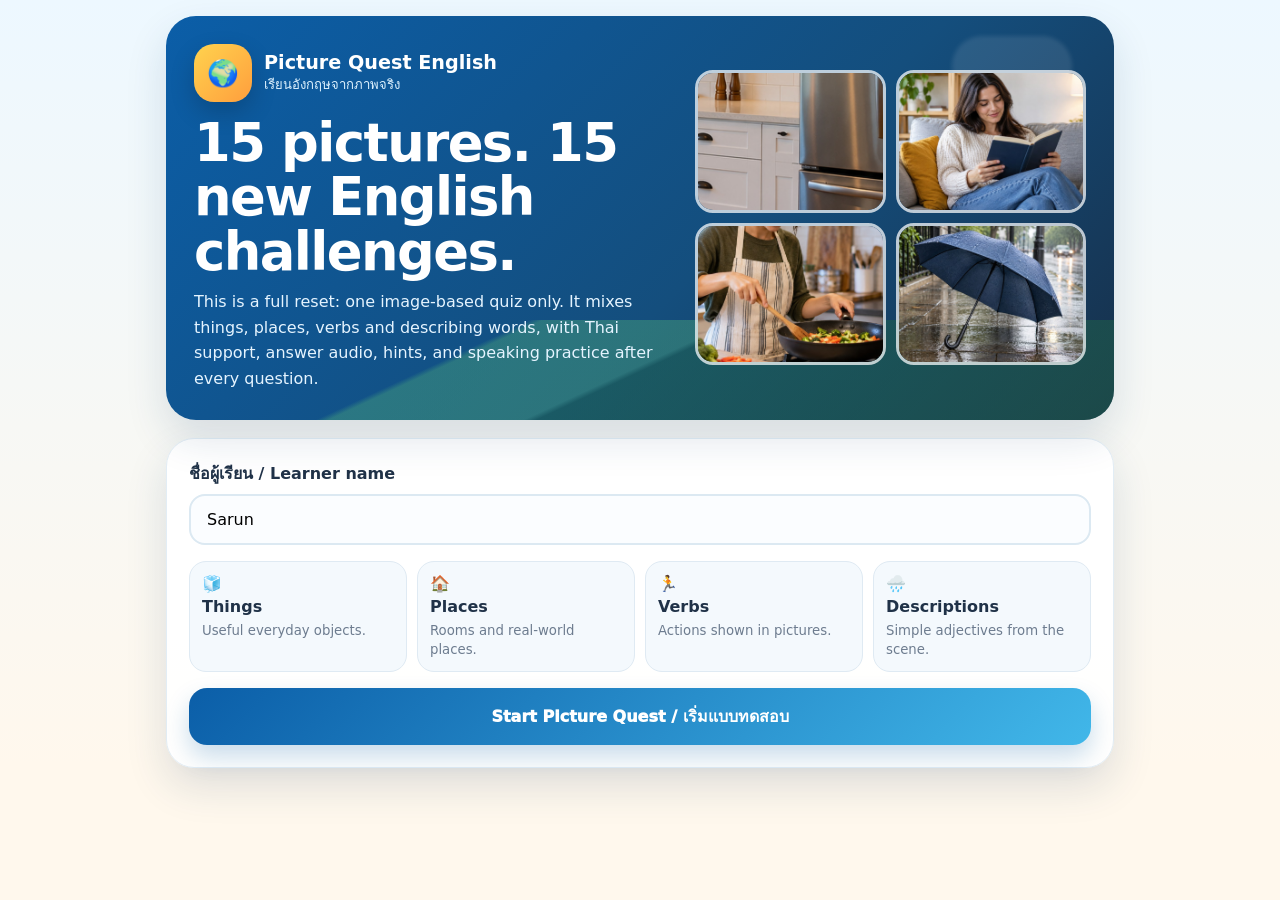
==== commit 793d410b: "Add files via upload" ====
--- a/index.html
+++ b/index.html
@@ -1,439 +1,46 @@
 <!doctype html>
-<html lang="th">
+<html lang="en">
 <head>
 <meta charset="utf-8">
 <meta name="viewport" content="width=device-width,initial-scale=1">
-<meta name="theme-color" content="#6c5ce7">
-<title>Learn English with Luke | เรียนภาษาอังกฤษกับลุค</title>
-
+<meta name="theme-color" content="#0b5ea8">
+<title>Picture Quest English</title>
 <style>
-:root{
-  --ink:#203047;
-  --muted:#6c7890;
-  --cream:#fffaf0;
-  --paper:#ffffff;
-  --orange:#ff8a3d;
-  --pink:#ff5fa2;
-  --purple:#7758ff;
-  --blue:#35b8ff;
-  --green:#26c281;
-  --yellow:#ffd45c;
-  --red:#ff5d5d;
-  --line:#e8e4f2;
-  --shadow:0 18px 45px rgba(62,48,105,.14);
-}
-*{box-sizing:border-box}
-html{scroll-behavior:smooth}
-body{
-  margin:0;
-  color:var(--ink);
-  font-family:Inter,system-ui,-apple-system,"Segoe UI","Noto Sans Thai",sans-serif;
-  background:
-    radial-gradient(circle at 10% 10%,rgba(255,212,92,.45),transparent 23%),
-    radial-gradient(circle at 92% 8%,rgba(53,184,255,.28),transparent 24%),
-    radial-gradient(circle at 7% 90%,rgba(255,95,162,.20),transparent 24%),
-    linear-gradient(180deg,#fdf8ff 0%,#f7fbff 48%,#fffaf1 100%);
-  min-height:100vh;
-}
-body:before,body:after{
-  content:"";position:fixed;z-index:-1;border-radius:999px;filter:blur(1px);opacity:.7
-}
-body:before{width:170px;height:170px;right:-55px;top:28%;background:rgba(119,88,255,.11)}
-body:after{width:220px;height:220px;left:-85px;bottom:12%;background:rgba(38,194,129,.10)}
-button,input{font:inherit}
-button{cursor:pointer}
-.app{max-width:1020px;margin:auto;padding:18px}
-.topbar{
-  display:flex;align-items:center;justify-content:space-between;gap:12px;margin-bottom:18px
-}
-.brand{display:flex;align-items:center;gap:12px;font-weight:1000;letter-spacing:-.02em}
-.logo{
-  width:54px;height:54px;border-radius:19px;
-  display:grid;place-items:center;
-  background:linear-gradient(135deg,var(--purple),var(--pink));
-  color:#fff;font-size:1.45rem;
-  box-shadow:0 10px 24px rgba(119,88,255,.26);
-  transform:rotate(-3deg)
-}
-.homebtn{
-  border:2px solid #ece7f7;background:rgba(255,255,255,.88);
-  padding:10px 15px;border-radius:16px;font-weight:900;color:var(--ink);
-  box-shadow:0 8px 18px rgba(55,45,95,.07)
-}
-.screen{display:none}.screen.active{display:block}
-
-.hero{
-  position:relative;overflow:hidden;
-  display:grid;grid-template-columns:1.08fr .92fr;gap:26px;align-items:center;
-  background:linear-gradient(135deg,#fff8dd 0%,#fff 48%,#eef8ff 100%);
-  border:3px solid rgba(255,255,255,.86);
-  border-radius:38px;padding:36px;
-  box-shadow:var(--shadow)
-}
-.hero:before{
-  content:"★";position:absolute;left:52%;top:18px;color:#ffd45c;font-size:2rem;transform:rotate(14deg)
-}
-.hero:after{
-  content:"☁";position:absolute;right:27px;top:18px;color:#fff;font-size:4rem;text-shadow:0 5px 15px rgba(83,150,195,.18)
-}
-.eyebrow{
-  display:inline-flex;align-items:center;gap:7px;
-  background:#fff;color:#6747de;border:2px solid #e8e0ff;
-  padding:8px 12px;border-radius:999px;font-size:.86rem;font-weight:1000;
-  box-shadow:0 7px 16px rgba(85,66,145,.08)
-}
-h1{
-  margin:17px 0 12px;font-size:clamp(2.2rem,5vw,3.65rem);line-height:1;
-  letter-spacing:-.045em
-}
-.hero p{color:var(--muted);font-size:1.03rem;line-height:1.65;max-width:640px}
-.art{display:grid;place-items:center;min-height:285px;position:relative}
-.art svg{width:100%;max-width:350px;filter:drop-shadow(0 20px 30px rgba(77,64,120,.13))}
-.features{display:grid;grid-template-columns:repeat(3,1fr);gap:11px;margin-top:20px}
-.feature{
-  position:relative;background:#fff;border:2px solid #f0edf6;border-radius:20px;padding:15px;
-  box-shadow:0 9px 19px rgba(65,52,105,.06);
-  transform:rotate(-.6deg)
-}
-.feature:nth-child(2){transform:rotate(.7deg)}
-.feature:nth-child(3){transform:rotate(-.2deg)}
-.feature b{display:block;margin:5px 0;font-size:.96rem}.feature span{color:var(--muted);font-size:.83rem;line-height:1.35}
-
-.panel,.quiz,.result{
-  margin-top:20px;background:rgba(255,255,255,.94);border:2px solid rgba(255,255,255,.9);
-  border-radius:32px;padding:25px;box-shadow:var(--shadow);backdrop-filter:blur(8px)
-}
-.panel:before{
-  content:"Choose your mission";display:block;margin:-2px 0 16px;
-  color:var(--purple);font-size:.83rem;font-weight:1000;text-transform:uppercase;letter-spacing:.08em
-}
-label{font-weight:1000}.name{
-  width:100%;padding:14px 16px;border:2px solid #e9e5f1;border-radius:17px;margin:8px 0 17px;background:#fcfbff;
-  outline:none
-}
-.name:focus{border-color:#b8a8ff;box-shadow:0 0 0 4px rgba(119,88,255,.08)}
-.levels{display:grid;grid-template-columns:repeat(3,1fr);gap:14px}
-.level{
-  border:2px solid #ece8f4;background:#fff;border-radius:24px;padding:19px;text-align:left;transition:.18s;
-  position:relative;overflow:hidden;min-height:145px
-}
-.level:after{content:"";position:absolute;width:80px;height:80px;border-radius:50%;right:-30px;bottom:-35px;background:rgba(119,88,255,.08)}
-.level:hover{transform:translateY(-3px) rotate(-.3deg);box-shadow:0 12px 24px rgba(69,55,110,.10)}
-.level.active{border-color:#8d76ff;background:linear-gradient(180deg,#fff,#f5f2ff);box-shadow:0 0 0 4px rgba(119,88,255,.10)}
-.level.active:before{content:"✓ Selected";position:absolute;right:11px;top:11px;background:#7758ff;color:#fff;padding:5px 8px;border-radius:999px;font-size:.68rem;font-weight:1000;z-index:2}
-.level .emoji{font-size:2rem}.level strong{display:block;margin-top:7px;font-size:1.05rem}.level small{display:block;margin-top:5px;color:var(--muted);line-height:1.42}
-.primary{
-  width:100%;border:0;border-radius:19px;padding:16px;margin-top:18px;color:#fff;font-weight:1000;
-  background:linear-gradient(135deg,var(--purple),var(--pink) 58%,var(--orange));
-  box-shadow:0 13px 28px rgba(119,88,255,.26);transition:.16s
-}
-.primary:hover{transform:translateY(-1px);filter:saturate(1.05)}
-
-.head{display:flex;justify-content:space-between;gap:10px;align-items:center}
-.badges{display:flex;gap:8px;flex-wrap:wrap}.badge{
-  background:#f4f1ff;color:#5a44c7;padding:8px 12px;border-radius:999px;font-size:.85rem;font-weight:1000;
-  border:1px solid #e6e0ff
-}
-.progress{
-  height:15px;background:#f0eef5;border-radius:999px;overflow:hidden;margin:14px 0 21px;padding:3px
-}
-.bar{
-  height:100%;width:0;border-radius:999px;
-  background:linear-gradient(90deg,var(--green),var(--blue),var(--purple),var(--pink),var(--orange));
-  transition:.25s
-}
-.qcard{
-  position:relative;background:linear-gradient(145deg,#fff,#faf8ff);
-  border:2px solid #ebe7f7;border-radius:27px;padding:23px;overflow:hidden
-}
-.qcard:after{
-  content:"✦";position:absolute;right:18px;top:14px;color:#ffd45c;font-size:1.4rem
-}
-.type{font-size:.82rem;color:#725be7;font-weight:1000;margin-bottom:10px;text-transform:uppercase;letter-spacing:.07em}
-.qimage{
-  display:none;margin:5px auto 18px;max-width:410px;background:#fff;border:2px dashed #ded6ff;
-  border-radius:25px;padding:14px;box-shadow:0 9px 22px rgba(56,43,96,.07)
-}
-.qimage.show{display:block}.qimage svg{display:block;width:100%;height:auto;max-height:235px;margin:auto}
-.qen{font-size:1.34rem;font-weight:1000;line-height:1.45;letter-spacing:-.015em}
-.qth{color:var(--muted);line-height:1.58;margin-top:7px}
-.funbadge{
-  display:inline-flex;gap:6px;align-items:center;margin-top:11px;
-  background:#ecfeff;color:#087b74;border-radius:999px;padding:7px 11px;font-size:.81rem;font-weight:1000;
-  border:1px solid #c8f5ef
-}
-.tools{display:flex;gap:9px;flex-wrap:wrap;margin-top:14px}.tool{
-  border:2px solid #eeeaf7;background:#fff;border-radius:15px;padding:10px 13px;font-weight:900;
-  box-shadow:0 5px 12px rgba(50,39,90,.05)
-}
-.hint{
-  display:none;margin-top:14px;padding:14px;border-radius:17px;background:#fff8d9;border:2px solid #ffe39a;
-  color:#725400;line-height:1.58
-}.hint.show{display:block}
-.answers{display:grid;gap:12px;margin-top:18px}.arow{display:grid;grid-template-columns:1fr 58px;gap:10px}
-.answer{
-  border:2px solid #eef0f4;background:#fff;border-radius:20px;padding:16px;text-align:left;font-weight:900;line-height:1.45;
-  box-shadow:0 7px 15px rgba(57,46,95,.04);transition:.15s
-}
-.answer:hover{border-color:#bfb1ff;transform:translateX(2px)}
-.speaker{
-  border:0;border-radius:20px;background:linear-gradient(145deg,#eef4ff,#f4efff);color:#5c47d5;
-  font-size:1.18rem;box-shadow:0 7px 15px rgba(57,46,95,.05)
-}
-.answer.correct{background:#eafcf4;border-color:#42d49b;color:#0b6b4b}
-.answer.wrong{background:#fff0f0;border-color:#ff7a7a;color:#9c2d2d}
-.feedback{display:none;margin-top:16px;border-radius:20px;padding:16px;line-height:1.62}
-.feedback.show{display:block}.feedback.good{background:#eafcf4;color:#0b6b4b}.feedback.bad{background:#fff0f0;color:#9c2d2d}
-
-.practice{
-  display:none;margin-top:17px;background:linear-gradient(145deg,#fff,#f7f4ff);border:2px solid #e6dfff;border-radius:24px;padding:19px;
-  box-shadow:0 9px 20px rgba(59,45,104,.05)
-}
-.practice.show{display:block}
-.sayaloud{
-  background:linear-gradient(135deg,#fff1a8,#ffd5e7,#dcd4ff);border:0;border-radius:20px;padding:15px 16px;margin-bottom:15px;
-  font-size:1.16rem;font-weight:1000;text-align:center;color:#4935b9;box-shadow:0 7px 16px rgba(87,67,145,.08)
-}
-.practice h3{margin:0 0 8px}.meaning,.why,.tip{border-radius:16px;padding:13px 14px;margin:10px 0;line-height:1.58}
-.meaning{background:#eef9ff}.why{background:#f4f1ff}.tip{background:#fff8df}
-.practiceBtns{display:flex;gap:9px;flex-wrap:wrap;margin:12px 0}.practiceBtns button,.chunk{
-  border:0;border-radius:15px;padding:10px 13px;font-weight:900
-}
-.practiceBtns button{background:#edf0ff;color:#4b3fb5}.chunks{display:flex;gap:8px;flex-wrap:wrap}
-.chunk{background:#fff;border:2px solid #ece8f4;color:#293348;box-shadow:0 5px 10px rgba(50,39,90,.04)}
-.next{display:none}.next.show{display:block}
-.scorebig{font-size:3.2rem;font-weight:1000;color:#6747de}.stats{display:grid;grid-template-columns:repeat(3,1fr);gap:11px;margin:18px 0}
-.stat{background:linear-gradient(145deg,#fff,#faf8ff);border:2px solid #efebf7;border-radius:20px;padding:16px}.stat b{display:block;font-size:1.25rem}
-.review{text-align:left;margin-top:20px}.item{border-top:1px solid #ece9f3;padding:14px 0}.muted{color:var(--muted)}
-
-@media(max-width:760px){
-  .hero{grid-template-columns:1fr;padding:24px}.features,.levels,.stats{grid-template-columns:1fr}
-  .app{padding:13px}.panel,.quiz,.result{padding:18px}.art{min-height:210px}.hero:before{left:auto;right:25px}
-}
+:root{--navy:#0d2b4a;--blue:#0b5ea8;--sky:#41b7e9;--ice:#eef7fd;--card:#fff;--ink:#203248;--muted:#6d7c8f;--green:#16b978;--red:#ef6174;--gold:#ffc84a;--line:#dfeaf3;--shadow:0 18px 42px rgba(20,67,105,.14)}
+*{box-sizing:border-box}body{margin:0;font-family:Inter,system-ui,-apple-system,"Segoe UI","Noto Sans Thai",sans-serif;color:var(--ink);background:linear-gradient(180deg,#edf8ff,#fff8ed 85%);min-height:100vh}button,input{font:inherit}button{cursor:pointer}.app{max-width:980px;margin:auto;padding:16px}.screen{display:none}.screen.active{display:block}.hero{position:relative;overflow:hidden;background:linear-gradient(135deg,#0b5ea8,#144e7d 58%,#172f49);color:#fff;border-radius:30px;padding:28px;box-shadow:var(--shadow)}.hero:before{content:"";position:absolute;inset:auto -30px -50px 0;height:150px;background:linear-gradient(155deg,transparent 0 28%,rgba(82,178,122,.55) 29% 44%,rgba(33,104,72,.65) 45% 100%);opacity:.7}.hero:after{content:"";position:absolute;right:42px;top:20px;width:120px;height:60px;border-radius:60px;background:rgba(255,255,255,.1);filter:blur(2px)}.hero-content{position:relative;z-index:1;display:grid;grid-template-columns:1.1fr .9fr;gap:24px;align-items:center}.brand{display:flex;gap:12px;align-items:center}.logo{width:58px;height:58px;border-radius:20px;display:grid;place-items:center;background:linear-gradient(135deg,#ffd34e,#ff9e3d);font-size:1.6rem;box-shadow:0 10px 24px rgba(0,0,0,.18)}h1{font-size:clamp(2.1rem,5vw,3.3rem);margin:14px 0 10px;line-height:1.03;letter-spacing:-.03em}.hero p{color:#e5f4ff;line-height:1.6;margin:0}.preview{display:grid;grid-template-columns:repeat(2,1fr);gap:10px}.preview img{width:100%;aspect-ratio:4/3;object-fit:cover;border-radius:18px;border:3px solid rgba(255,255,255,.72)}.panel,.quiz,.result{margin-top:18px;background:rgba(255,255,255,.97);border:1px solid #e2edf5;border-radius:28px;padding:22px;box-shadow:var(--shadow)}.label{display:block;font-weight:900;margin-bottom:8px}.name{width:100%;padding:14px 16px;border:2px solid #dce9f2;border-radius:16px;outline:none;background:#fbfdff}.name:focus{border-color:#68bdec;box-shadow:0 0 0 4px rgba(65,183,233,.12)}.start,.next{width:100%;border:0;border-radius:18px;padding:16px 18px;color:#fff;font-weight:1000;background:linear-gradient(135deg,var(--blue),var(--sky));box-shadow:0 12px 24px rgba(11,94,168,.22);margin-top:16px}.features{display:grid;grid-template-columns:repeat(4,1fr);gap:10px;margin-top:16px}.feature{background:#f4f9fd;border:1px solid var(--line);border-radius:17px;padding:12px}.feature b{display:block;margin:4px 0}.feature span{font-size:.83rem;color:var(--muted);line-height:1.35}.top{display:flex;align-items:center;justify-content:space-between;gap:10px;flex-wrap:wrap}.badges{display:flex;gap:8px;flex-wrap:wrap}.badge{background:#eff7fd;color:#0a5796;border:1px solid #d7eafa;padding:8px 11px;border-radius:999px;font-size:.84rem;font-weight:1000}.progress{height:14px;background:#edf2f6;border-radius:999px;padding:3px;margin:12px 0 18px}.bar{height:100%;width:0;border-radius:999px;background:linear-gradient(90deg,#21c38a,#37bce8,#4b7cff);transition:.25s}.qcard{background:linear-gradient(145deg,#fff,#f6fbff);border:1px solid #dfeaf3;border-radius:24px;padding:20px}.category{font-size:.8rem;font-weight:1000;letter-spacing:.08em;text-transform:uppercase;color:#0b5ea8}.qen{font-size:1.34rem;font-weight:1000;line-height:1.4;margin-top:8px}.qth{color:var(--muted);line-height:1.55;margin-top:6px}.photo{margin-top:14px;background:#eaf5fc;border-radius:20px;padding:9px;border:1px solid #d8eaf5}.photo img{display:block;width:100%;max-height:430px;object-fit:cover;border-radius:14px}.tools{display:flex;gap:9px;flex-wrap:wrap;margin-top:13px}.tool{border:1px solid #dce9f2;background:#fff;border-radius:14px;padding:10px 13px;font-weight:900;color:#24415f}.hint{display:none;margin-top:12px;padding:13px;border-radius:16px;background:#fff8db;border:1px solid #ffe199;color:#755500;line-height:1.55}.hint.show{display:block}.answers{display:grid;gap:11px;margin-top:16px}.arow{display:grid;grid-template-columns:1fr 56px;gap:9px}.answer{border:2px solid #edf1f5;background:#fff;border-radius:18px;padding:15px;text-align:left;font-weight:900;line-height:1.45;box-shadow:0 5px 12px rgba(29,66,96,.04)}.answer:hover{border-color:#8bcbea}.speaker{border:0;border-radius:18px;background:#eaf5ff;color:#0b5ea8;font-size:1.16rem}.answer.correct{background:#ebfff6;border-color:#37d497;color:#096246}.answer.wrong{background:#fff1f3;border-color:#fb8192;color:#982b3b}.feedback{display:none;margin-top:15px;border-radius:18px;padding:15px;line-height:1.6}.feedback.good{display:block;background:#ebfff6;color:#096246}.feedback.bad{display:block;background:#fff1f3;color:#982b3b}.practice{display:none;margin-top:15px;background:#fff;border:1px solid #dfeaf3;border-radius:20px;padding:17px}.practice.show{display:block}.say{background:linear-gradient(135deg,#fff0a7,#dff6ff);color:#15537f;border-radius:17px;padding:13px 15px;text-align:center;font-weight:1000;margin-bottom:13px}.target{font-size:1.22rem;font-weight:1000}.meaning,.tip{border-radius:14px;padding:12px 13px;margin:10px 0;line-height:1.55}.meaning{background:#f4f9fd}.tip{background:#fff8e4}.pbtns{display:flex;gap:9px;flex-wrap:wrap;margin:11px 0}.pbtns button,.word{border:0;border-radius:14px;padding:10px 12px;font-weight:900}.pbtns button{background:#eaf4ff;color:#0b5ea8}.words{display:flex;gap:8px;flex-wrap:wrap;margin-top:9px}.word{background:#f1f4f7;color:#1e293b}.next{display:none}.next.show{display:block}.scorebig{font-size:3.2rem;font-weight:1000;color:#0b5ea8}.stats{display:grid;grid-template-columns:repeat(3,1fr);gap:10px;margin:17px 0}.stat{background:#f4f9fd;border:1px solid var(--line);border-radius:18px;padding:15px}.stat b{display:block;font-size:1.2rem}.review{text-align:left;margin-top:18px}.item{border-top:1px solid #e5edf3;padding:12px 0;line-height:1.5}.muted{color:var(--muted)}
+@media(max-width:760px){.hero-content{grid-template-columns:1fr}.preview{grid-template-columns:repeat(2,1fr)}.features,.stats{grid-template-columns:1fr 1fr}.app{padding:12px}.panel,.quiz,.result{padding:17px}}
 </style>
-
 </head>
 <body>
 <div class="app">
-<div class="topbar">
-  <div class="brand"><div class="logo">💬</div><div>Learn English with Luke<div class="muted" style="font-size:.8rem">เรียนภาษาอังกฤษกับลุค</div></div></div>
-  <button class="homebtn" onclick="goHome()">Home</button>
+<section id="home" class="screen active">
+<div class="hero"><div class="hero-content"><div><div class="brand"><div class="logo">🌍</div><div><b style="font-size:1.2rem">Picture Quest English</b><div style="font-size:.82rem;color:#dff3ff">เรียนอังกฤษจากภาพจริง</div></div></div><h1>15 pictures. 15 new English challenges.</h1><p>This is a full reset: one image-based quiz only. It mixes things, places, verbs and describing words, with Thai support, answer audio, hints, and speaking practice after every question.</p></div><div class="preview"><img id="pv1"><img id="pv2"><img id="pv3"><img id="pv4"></div></div></div>
+<div class="panel"><label class="label" for="learner">ชื่อผู้เรียน / Learner name</label><input id="learner" class="name" value="Sarun"><div class="features"><div class="feature">🧊<b>Things</b><span>Useful everyday objects.</span></div><div class="feature">🏠<b>Places</b><span>Rooms and real-world places.</span></div><div class="feature">🏃<b>Verbs</b><span>Actions shown in pictures.</span></div><div class="feature">🌧️<b>Descriptions</b><span>Simple adjectives from the scene.</span></div></div><button class="start" onclick="startQuiz()">Start Picture Quest / เริ่มแบบทดสอบ</button></div>
+</section>
+<section id="quiz" class="screen"><div class="quiz"><div class="top"><div class="badges"><span id="num" class="badge"></span><span id="cat" class="badge"></span></div><span id="score" class="badge"></span></div><div class="progress"><div id="bar" class="bar"></div></div><div class="qcard"><div id="category" class="category"></div><div id="qen" class="qen"></div><div id="qth" class="qth"></div><div class="photo"><img id="qimg" alt="Quiz image"></div><div class="tools"><button class="tool" onclick="speakQuestion()">🔊 Hear question</button><button id="hintBtn" class="tool" onclick="toggleHint()">💡 Show hint</button></div><div id="hint" class="hint"></div></div><div id="answers" class="answers"></div><div id="feedback"></div><div id="practice" class="practice"><div class="say">🗣️ Time to say aloud / ถึงเวลาพูดออกเสียง</div><div id="target" class="target"></div><div id="meaning" class="meaning"></div><div class="pbtns"><button onclick="speakPractice(.9)">🔊 Normal speed</button><button onclick="speakPractice(.5)">🐢 Slow</button></div><div style="font-weight:1000;margin-top:10px">Say each word / พูดทีละคำ</div><div id="words" class="words"></div><div id="tip" class="tip"></div></div><button id="next" class="next" onclick="nextQuestion()">Next question / ข้อต่อไป</button></div></section>
+<section id="result" class="screen"><div class="result"><h2 style="margin-top:0">Picture Quest complete! 🎉</h2><div class="muted">ทำแบบทดสอบครบ 15 ข้อแล้ว</div><div id="bigscore" class="scorebig"></div><div class="stats"><div class="stat"><b id="correctStat"></b><span>Correct</span></div><div class="stat"><b id="percentStat"></b><span>Score</span></div><div class="stat"><b>15</b><span>Questions</span></div></div><button class="start" onclick="copyResult()">📋 Copy result for Luke</button><button class="start" style="background:linear-gradient(135deg,#38546c,#18354f)" onclick="goHome()">Try again / เริ่มใหม่</button><div id="review" class="review"></div></div></section>
 </div>
-
-<section id="home" class="screen active">
-  <div class="hero">
-    <div>
-      <span class="eyebrow">🗺️ English Adventure • ผจญภัยภาษาอังกฤษ</span>
-      <h1>Turn English into an adventure.</h1>
-      <p>Complete missions, unlock useful everyday English, listen to every answer and practise speaking it aloud. Each question is designed to make you think — not just spot an obvious word.</p>
-      <div class="features">
-        <div class="feature">🎧<b>Sound Mission</b><span>Hear the question and every answer.</span></div>
-        <div class="feature">🧠<b>Brain Boost</b><span>Thai explanation after every answer.</span></div>
-        <div class="feature">🎤<b>Speak Quest</b><span>Finish each question by saying the answer aloud.</span></div>
-      </div>
-    </div>
-    <div class="art">
-      <svg viewBox="0 0 340 300" fill="none" aria-hidden="true">
-        <rect x="45" y="42" width="250" height="190" rx="30" fill="#fff"/>
-        <rect x="62" y="60" width="130" height="15" rx="7.5" fill="#EDE9FE"/>
-        <rect x="62" y="92" width="210" height="12" rx="6" fill="#E5E7EB"/>
-        <rect x="62" y="117" width="165" height="12" rx="6" fill="#E5E7EB"/>
-        <circle cx="95" cy="174" r="29" fill="#ECFDF5"/><path d="M83 174l8 8 16-20" stroke="#10B981" stroke-width="7" stroke-linecap="round" stroke-linejoin="round"/>
-        <circle cx="171" cy="174" r="29" fill="#EEF2FF"/><path d="M160 175c8-11 18-11 24 0M165 187h13" stroke="#6366F1" stroke-width="5" stroke-linecap="round"/>
-        <circle cx="247" cy="174" r="29" fill="#FFF7ED"/><path d="M236 174h22M247 163v22" stroke="#F59E0B" stroke-width="5" stroke-linecap="round"/>
-        <path d="M95 252c39 18 112 18 150 0" stroke="#C4B5FD" stroke-width="12" stroke-linecap="round"/>
-      </svg>
-    </div>
-  </div>
-
-  <div class="panel">
-    <label>ชื่อผู้เรียน / Learner name</label>
-    <input id="learner" class="name" value="Sarun">
-    <label>เลือกระดับ / Choose a level</label>
-    <div class="levels">
-      <button class="level active" onclick="pickLevel(1,this)"><span class="emoji">🌱</span><strong>Mission 1</strong><small>Politeness, simple words, common phrases and easy grammar.</small></button>
-      <button class="level" onclick="pickLevel(2,this)"><span class="emoji">🗣️</span><strong>Mission 2</strong><small>Work, calls, food, plans and everyday conversation.</small></button>
-      <button class="level" onclick="pickLevel(3,this)"><span class="emoji">🚀</span><strong>Mission 3</strong><small>Natural expressions, meaning and slightly harder grammar.</small></button>
-    </div>
-    <button class="primary" onclick="startQuiz()">Start the adventure / เริ่มการผจญภัย</button>
-  </div>
-</section>
-
-<section id="quiz" class="screen">
-  <div class="quiz">
-    <div class="head">
-      <div class="badges"><span id="lev" class="badge"></span><span id="num" class="badge"></span></div>
-      <span id="score" class="badge"></span>
-    </div>
-    <div class="progress"><div id="bar" class="bar"></div></div>
-
-    <div class="qcard">
-      <div id="type" class="type"></div>
-      <div id="qimage" class="qimage" aria-hidden="true"></div>
-      <div id="qen" class="qen"></div>
-      <div id="qth" class="qth"></div>
-      <div class="funbadge">🎧 Listen first, then choose</div>
-      <div class="tools">
-        <button class="tool" onclick="speakQuestion()">🔊 Hear question</button>
-        <button id="hintBtn" class="tool" onclick="toggleHint()">💡 Show hint</button>
-      </div>
-      <div id="hint" class="hint"></div>
-    </div>
-
-    <div id="answers" class="answers"></div>
-    <div id="feedback" class="feedback"></div>
-
-    <div id="practice" class="practice">
-      <div class="sayaloud">🗣️ Time to say aloud / ถึงเวลาพูดออกเสียง</div>
-      <h3>Pronunciation practice / ฝึกออกเสียง</h3>
-      <div id="practiceText" style="font-size:1.18rem;font-weight:900"></div>
-      <div id="meaning" class="meaning"></div>
-      <div id="why" class="why"></div>
-      <div class="practiceBtns">
-        <button onclick="speakPractice(1)">🔊 Normal speed</button>
-        <button onclick="speakPractice(.5)">🐢 Slow</button>
-      </div>
-      <div style="font-weight:900;margin:10px 0 8px">พูดทีละคำ / Say it word by word</div>
-      <div id="chunks" class="chunks"></div>
-      <div class="muted" style="font-size:.88rem;margin-top:10px;line-height:1.5">
-        แตะฟังทีละคำ แล้วพูดตาม จากนั้นกดฟังทั้งประโยคอีกครั้ง<br>
-        Listen to each word, repeat it, then listen to the full sentence again.
-      </div>
-      <div id="tip" class="tip"></div>
-    </div>
-
-    <button id="next" class="primary next" onclick="nextQuestion()">Next question / ข้อต่อไป</button>
-  </div>
-</section>
-
-<section id="result" class="screen">
-  <div class="result">
-    <div style="font-size:2.2rem">🎉✨👏</div>
-    <h2>Quiz complete!</h2>
-    <div class="muted">ทำแบบทดสอบเสร็จแล้ว</div>
-    <div id="scorebig" class="scorebig"></div>
-    <div id="message" class="muted"></div>
-    <div class="stats">
-      <div class="stat"><b id="correctStat"></b><span>Correct</span></div>
-      <div class="stat"><b id="percentStat"></b><span>Score</span></div>
-      <div class="stat"><b id="levelStat"></b><span>Level</span></div>
-    </div>
-    <button class="primary" onclick="copyResult()">📋 Copy result for Luke</button>
-    <button class="primary" style="background:#eef2ff;color:#4338ca;box-shadow:none" onclick="goHome()">Try another level</button>
-    <div id="review" class="review"></div>
-  </div>
-</section>
-</div>
-
 <script>
-const IMAGES={"football":"<svg viewBox=\"0 0 360 220\" role=\"img\" aria-label=\"football illustration\"><rect width=\"360\" height=\"220\" rx=\"24\" fill=\"#eefbf4\"/><ellipse cx=\"180\" cy=\"192\" rx=\"92\" ry=\"12\" fill=\"#d8efe0\"/><circle cx=\"180\" cy=\"107\" r=\"74\" fill=\"#fff\" stroke=\"#263238\" stroke-width=\"5\"/><polygon points=\"180,64 202,79 194,105 166,105 158,79\" fill=\"#263238\"/><path d=\"M180 64L178 33M202 79L230 67M194 105L219 130M166 105L141 130M158 79L130 67M178 33L151 46L130 67L134 98L141 130L166 151L194 151L219 130L226 98L230 67L205 46Z\" fill=\"none\" stroke=\"#263238\" stroke-width=\"4\"/><path d=\"M141 130L121 151M219 130L239 151M166 151L157 179M194 151L203 179\" stroke=\"#263238\" stroke-width=\"4\"/></svg>","umbrella":"<svg viewBox=\"0 0 360 220\" role=\"img\" aria-label=\"umbrella illustration\"><rect width=\"360\" height=\"220\" rx=\"24\" fill=\"#eef6ff\"/><path d=\"M65 102C81 48 132 28 180 28s99 20 115 74H65Z\" fill=\"#7c6df2\"/><path d=\"M65 102c19-22 38-22 57 0 19-22 38-22 58 0 19-22 38-22 58 0 19-22 38-22 57 0\" fill=\"#8d80f5\"/><path d=\"M180 29v127c0 27 37 30 37 2\" fill=\"none\" stroke=\"#374151\" stroke-width=\"8\" stroke-linecap=\"round\"/><path d=\"M180 28V16\" stroke=\"#374151\" stroke-width=\"6\" stroke-linecap=\"round\"/><ellipse cx=\"186\" cy=\"194\" rx=\"76\" ry=\"10\" fill=\"#d9e9f7\"/></svg>","toothbrush":"<svg viewBox=\"0 0 360 220\" role=\"img\" aria-label=\"toothbrush illustration\"><rect width=\"360\" height=\"220\" rx=\"24\" fill=\"#fff9ee\"/><g transform=\"rotate(-13 180 110)\"><rect x=\"70\" y=\"102\" width=\"210\" height=\"30\" rx=\"15\" fill=\"#52b7d8\"/><rect x=\"64\" y=\"100\" width=\"62\" height=\"34\" rx=\"13\" fill=\"#ffffff\" stroke=\"#cdd8df\" stroke-width=\"3\"/><path d=\"M70 99v-22M82 99V72M94 99V76M106 99V70M118 99V78\" stroke=\"#6c5ce7\" stroke-width=\"7\" stroke-linecap=\"round\"/><circle cx=\"253\" cy=\"117\" r=\"5\" fill=\"#e9fbff\"/></g><ellipse cx=\"180\" cy=\"183\" rx=\"105\" ry=\"10\" fill=\"#f2eadb\"/></svg>","suitcase":"<svg viewBox=\"0 0 360 220\" role=\"img\" aria-label=\"suitcase illustration\"><rect width=\"360\" height=\"220\" rx=\"24\" fill=\"#f5f1ff\"/><path d=\"M145 55V35c0-8 7-15 15-15h40c8 0 15 7 15 15v20\" fill=\"none\" stroke=\"#4b5563\" stroke-width=\"8\"/><rect x=\"95\" y=\"54\" width=\"170\" height=\"127\" rx=\"20\" fill=\"#8b5cf6\"/><rect x=\"111\" y=\"69\" width=\"138\" height=\"94\" rx=\"14\" fill=\"#9f7aea\"/><path d=\"M132 55v126M228 55v126\" stroke=\"#7455d8\" stroke-width=\"6\"/><circle cx=\"128\" cy=\"190\" r=\"10\" fill=\"#374151\"/><circle cx=\"232\" cy=\"190\" r=\"10\" fill=\"#374151\"/><rect x=\"164\" y=\"106\" width=\"32\" height=\"12\" rx=\"6\" fill=\"#f3e8ff\"/></svg>","noentry":"<svg viewBox=\"0 0 360 220\" role=\"img\" aria-label=\"no entry road sign illustration\"><rect width=\"360\" height=\"220\" rx=\"24\" fill=\"#eef7fb\"/><rect x=\"174\" y=\"130\" width=\"12\" height=\"72\" rx=\"6\" fill=\"#6b7280\"/><circle cx=\"180\" cy=\"92\" r=\"64\" fill=\"#e53935\" stroke=\"#ffffff\" stroke-width=\"8\"/><rect x=\"128\" y=\"78\" width=\"104\" height=\"28\" rx=\"6\" fill=\"#ffffff\"/><ellipse cx=\"180\" cy=\"204\" rx=\"58\" ry=\"8\" fill=\"#d5e6ed\"/></svg>","clock645":"<svg viewBox=\"0 0 360 220\" role=\"img\" aria-label=\"clock showing six forty-five\"><rect width=\"360\" height=\"220\" rx=\"24\" fill=\"#fff8ec\"/><circle cx=\"180\" cy=\"110\" r=\"82\" fill=\"#ffffff\" stroke=\"#5b6470\" stroke-width=\"6\"/><g stroke=\"#5b6470\" stroke-width=\"4\" stroke-linecap=\"round\"><path d=\"M180 36v12M180 172v12M106 110h12M242 110h12\"/><path d=\"M128 58l9 9M223 153l9 9M232 58l-9 9M137 153l-9 9\"/></g><text x=\"176\" y=\"61\" text-anchor=\"middle\" font-size=\"18\" font-family=\"sans-serif\" fill=\"#667085\">12</text><text x=\"230\" y=\"116\" text-anchor=\"middle\" font-size=\"18\" font-family=\"sans-serif\" fill=\"#667085\">3</text><text x=\"180\" y=\"169\" text-anchor=\"middle\" font-size=\"18\" font-family=\"sans-serif\" fill=\"#667085\">6</text><text x=\"129\" y=\"116\" text-anchor=\"middle\" font-size=\"18\" font-family=\"sans-serif\" fill=\"#667085\">9</text><path d=\"M180 110L130 110\" stroke=\"#6c5ce7\" stroke-width=\"7\" stroke-linecap=\"round\"/><path d=\"M180 110L165 151\" stroke=\"#273043\" stroke-width=\"8\" stroke-linecap=\"round\"/><circle cx=\"180\" cy=\"110\" r=\"8\" fill=\"#273043\"/></svg>"};
-const DATA={"1":[{"type":"Picture vocabulary","image":"football","en":"Look at the picture. Which English word names this object?","th":"ดูรูปภาพ แล้วเลือกคำภาษาอังกฤษที่เป็นชื่อของสิ่งนี้","hintEn":"All four answers are different types of sports balls. Look closely at the shape and pattern.","hintTh":"คำตอบทั้งสี่ข้อเป็นลูกบอลกีฬาคนละชนิด ดูรูปร่างและลวดลายให้ดี","choices":["Football","Basketball","Volleyball","Rugby ball"],"a":0,"meaning":"Football = ลูกฟุตบอล","why":"ภาพเป็นลูกฟุตบอลแบบที่ใช้เล่นฟุตบอล","practice":"Football.","chunks":["Football"],"tip":"คำว่า football มีสองส่วนคือ foot + ball แต่พูดต่อกันเป็นคำเดียว"},{"type":"Picture vocabulary","image":"umbrella","en":"Look at the picture. Which English word names this object?","th":"ดูรูปภาพ แล้วเลือกคำภาษาอังกฤษที่เป็นชื่อของสิ่งนี้","hintEn":"All four choices are things connected with rainy weather.","hintTh":"ตัวเลือกทั้งสี่อย่างเกี่ยวข้องกับอากาศฝนตก","choices":["Umbrella","Raincoat","Wellington boots","Waterproof jacket"],"a":0,"meaning":"Umbrella = ร่ม","why":"ภาพแสดงร่มที่ใช้กางกันฝน","practice":"Umbrella.","chunks":["Umbrella"],"tip":"คำว่า umbrella มีสามพยางค์ และเน้นเสียงพยางค์ที่สอง"},{"type":"Everyday English","en":"Which English sentence best matches “ฉันต้องไปแล้ว”?","th":"ประโยคภาษาอังกฤษใดตรงกับ “ฉันต้องไปแล้ว” มากที่สุด?","hintEn":"Every answer uses the verb “go”. Choose the one that means you need to leave now.","hintTh":"ทุกคำตอบใช้คำว่า “go” เลือกประโยคที่หมายถึงตอนนี้คุณจำเป็นต้องไปแล้ว","choices":["I have to go now.","I might go later.","I went there already.","I don't want to go."],"a":0,"meaning":"I have to go now. = ฉันต้องไปแล้ว / ตอนนี้ฉันต้องไป","why":"“have to” ใช้เมื่อจำเป็นต้องทำบางอย่าง และ “now” หมายถึงตอนนี้","practice":"I have to go now.","chunks":["I","have","to","go","now"],"tip":"เวลาเจ้าของภาษาพูด “have to” มักเชื่อมเสียงกันเร็ว"},{"type":"Grammar challenge","en":"Choose the correct word: “There _____ two cups on the table.”","th":"เลือกคำที่ถูกต้อง: “There _____ two cups on the table.” (มีแก้วสองใบอยู่บนโต๊ะ)","hintEn":"The noun after the blank is plural.","hintTh":"คำนามหลังช่องว่างเป็นพหูพจน์ คือมีมากกว่าหนึ่ง","choices":["are","is","am","be"],"a":0,"meaning":"There are two cups on the table. = มีแก้วสองใบอยู่บนโต๊ะ","why":"เมื่อพูดถึงสิ่งของมากกว่าหนึ่ง ใช้ “There are”","practice":"There are two cups on the table.","chunks":["There","are","two","cups","on","the","table"],"tip":"คำว่า “are” มักพูดเบากว่าคำสำคัญอย่าง “two cups”"},{"type":"Polite English","en":"Which sentence is the most natural polite way to ask to use the toilet?","th":"ประโยคใดเป็นวิธีสุภาพและเป็นธรรมชาติที่สุดในการขอใช้ห้องน้ำ?","hintEn":"Every option mentions the toilet. Look for the correct polite question structure.","hintTh":"ทุกตัวเลือกพูดถึงห้องน้ำ มองหาโครงสร้างคำถามที่สุภาพและถูกต้อง","choices":["Could I use the toilet, please?","Could I using the toilet, please?","Do I can use the toilet, please?","Could I to use the toilet, please?"],"a":0,"meaning":"Could I use the toilet, please? = ขอใช้ห้องน้ำได้ไหมครับ/คะ","why":"หลัง “Could I” ใช้คำกริยารูปพื้นฐานโดยไม่เติม -ing หรือ to","practice":"Could I use the toilet, please?","chunks":["Could","I","use","the","toilet","please"],"tip":"พูด “Could I” เชื่อมกันเบา ๆ แล้วเว้นจังหวะเล็กน้อยก่อน please"},{"type":"Useful vocabulary","en":"Which English word best matches “แพง” (phaeng)?","th":"คำภาษาอังกฤษใดตรงกับ “แพง” มากที่สุด?","hintEn":"All four words describe price or cost.","hintTh":"คำตอบทั้งสี่เกี่ยวข้องกับราคา","choices":["Expensive","Cheap","Free","Discounted"],"a":0,"meaning":"Expensive = แพง","why":"“expensive” ใช้เมื่อสิ่งของมีราคาสูง","practice":"Expensive.","chunks":["Expensive"],"tip":"คำว่า expensive เน้นเสียงช่วงกลางคำ"},{"type":"Meaning in context","en":"If someone says “Be careful”, what are they usually doing?","th":"ถ้ามีคนพูดว่า “Be careful” (ระวังนะ) โดยทั่วไปเขากำลังทำอะไร?","hintEn":"Think about why someone would say this before a risky or dangerous situation.","hintTh":"ลองคิดว่าทำไมคนถึงพูดประโยคนี้ก่อนสถานการณ์ที่อาจเสี่ยงหรืออันตราย","choices":["Warning you to avoid danger.","Telling you to hurry immediately.","Asking you to stop listening.","Inviting you to celebrate something."],"a":0,"meaning":"Be careful. = ระวังนะ / ระมัดระวัง","why":"ใช้เตือนให้อีกฝ่ายระวังอันตรายหรือทำสิ่งใดอย่างรอบคอบ","practice":"Be careful.","chunks":["Be","careful"],"tip":"เน้นคำว่า careful ให้ชัด และใช้น้ำเสียงเตือนอย่างนุ่ม"},{"type":"Ownership","en":"Someone points to a phone and asks, “Is this yours?” What do they want to know?","th":"ถ้ามีคนชี้ไปที่โทรศัพท์แล้วถามว่า “Is this yours?” (นี่ของคุณไหม?) เขาต้องการรู้อะไร?","hintEn":"All answers are about the phone. Focus on the word “yours”.","hintTh":"ทุกคำตอบเกี่ยวกับโทรศัพท์ ให้ดูความหมายของคำว่า “yours”","choices":["Whether the phone belongs to you.","Whether you bought the phone today.","Whether you like the phone's colour.","Whether you can carry the phone."],"a":0,"meaning":"Is this yours? = นี่ของคุณไหม?","why":"“yours” ใช้ถามหรือบอกความเป็นเจ้าของ","practice":"Is this yours?","chunks":["Is","this","yours"],"tip":"ท้ายประโยคยกเสียงขึ้นเล็กน้อยเพราะเป็นคำถาม"},{"type":"Everyday expression","en":"If someone says “I’m freezing”, how do they feel?","th":"ถ้ามีคนพูดว่า “I’m freezing” (ฉันหนาวมาก) เขารู้สึกอย่างไร?","hintEn":"All four answers describe temperature.","hintTh":"คำตอบทั้งสี่อธิบายความรู้สึกเกี่ยวกับอุณหภูมิ","choices":["Very cold","A little warm","Very hot","Comfortably cool"],"a":0,"meaning":"I'm freezing. = ฉันหนาวมาก","why":"ในบทสนทนาทั่วไป “freezing” มักใช้เน้นว่าหนาวมาก ไม่ได้หมายถึงกำลังแข็งตัวจริง ๆ","practice":"I'm freezing.","chunks":["I'm","freezing"],"tip":"เน้นคำว่า freezing เพื่อสื่อว่าหนาวมาก"},{"type":"Natural reply","en":"If someone says “Take care”, which reply sounds most natural?","th":"ถ้ามีคนพูดว่า “Take care” (ดูแลตัวเองนะ) คำตอบใดฟังเป็นธรรมชาติที่สุด?","hintEn":"All four answers are farewell-style replies. Choose the one that naturally returns the good wish.","hintTh":"ทุกคำตอบเป็นแนวกล่าวลา เลือกคำตอบที่ส่งความปรารถนาดีกลับไปอย่างเป็นธรรมชาติ","choices":["You too. See you soon.","Take yesterday as well.","I care about the time.","You are taking care now."],"a":0,"meaning":"You too. See you soon. = คุณก็เช่นกัน แล้วเจอกันเร็ว ๆ นี้","why":"“You too” ใช้ตอบกลับคำอวยพรหรือความปรารถนาดีที่อีกฝ่ายพูดกับเรา","practice":"You too. See you soon.","chunks":["You","too","See","you","soon"],"tip":"พูด “You too” เป็นช่วงสั้น ๆ แล้วเว้นจังหวะก่อนประโยคถัดไป"}],"2":[{"type":"Picture vocabulary","image":"toothbrush","en":"Look at the picture. Which English word names this object?","th":"ดูรูปภาพ แล้วเลือกคำภาษาอังกฤษที่เป็นชื่อของสิ่งนี้","hintEn":"All four choices are personal grooming items.","hintTh":"ตัวเลือกทั้งสี่เป็นของใช้สำหรับดูแลร่างกาย","choices":["Toothbrush","Hairbrush","Razor","Comb"],"a":0,"meaning":"Toothbrush = แปรงสีฟัน","why":"ภาพแสดงแปรงสีฟันที่ใช้แปรงฟัน","practice":"Toothbrush.","chunks":["Toothbrush"],"tip":"คำว่า toothbrush รวม tooth + brush เป็นคำเดียว"},{"type":"Picture vocabulary","image":"suitcase","en":"Look at the picture. Which English word names this object?","th":"ดูรูปภาพ แล้วเลือกคำภาษาอังกฤษที่เป็นชื่อของสิ่งนี้","hintEn":"All four choices are different kinds of bags or luggage.","hintTh":"ตัวเลือกทั้งสี่เป็นกระเป๋าหรือสัมภาระคนละชนิด","choices":["Suitcase","Backpack","Handbag","Shopping bag"],"a":0,"meaning":"Suitcase = กระเป๋าเดินทาง","why":"ภาพแสดงกระเป๋าเดินทางแบบมีหูจับและล้อ","practice":"Suitcase.","chunks":["Suitcase"],"tip":"คำว่า suitcase มีสองส่วน suit + case แต่พูดต่อกันเป็นคำเดียว"},{"type":"Travel situation","en":"Someone messages, “I’m stuck in traffic.” What are they telling you?","th":"ถ้ามีคนส่งข้อความว่า “I’m stuck in traffic.” (ฉันติดอยู่ในการจราจร / รถติด) เขากำลังบอกอะไรคุณ?","hintEn":"Every answer is about travelling and arrival time.","hintTh":"ทุกคำตอบเกี่ยวกับการเดินทางและเวลาที่จะไปถึง","choices":["Traffic is delaying their journey.","Traffic has made them arrive early.","They have already left the traffic behind.","They decided not to travel because the road is empty."],"a":0,"meaning":"I'm stuck in traffic. = ฉันติดรถ / รถติดทำให้ไปช้า","why":"“stuck in traffic” หมายถึงการเดินทางช้าหรือเคลื่อนที่ไม่ได้เพราะรถติด","practice":"I'm stuck in traffic.","chunks":["I'm","stuck","in","traffic"],"tip":"คำว่า stuck มีเสียง k ชัดที่ท้ายคำ"},{"type":"Everyday meaning","en":"Someone says, “I overslept.” What happened?","th":"ถ้ามีคนพูดว่า “I overslept.” (ฉันนอนเลยเวลา / ตื่นสาย) เกิดอะไรขึ้น?","hintEn":"All four answers are about sleeping and waking up.","hintTh":"ทุกคำตอบเกี่ยวกับการนอนและการตื่น","choices":["They slept longer than they intended.","They woke up earlier than they intended.","They could not fall asleep at all.","They went to bed much earlier than usual."],"a":0,"meaning":"I overslept. = ฉันตื่นสายเพราะนอนเกินเวลา","why":"“oversleep” หมายถึงนอนนานเกินไปจนตื่นสาย","practice":"I overslept.","chunks":["I","overslept"],"tip":"overslept เป็นรูปอดีตของ oversleep"},{"type":"Messaging","en":"Which sentence most naturally asks someone to send you their location details?","th":"ประโยคใดใช้ขอให้อีกฝ่ายส่งรายละเอียดสถานที่ให้คุณอย่างเป็นธรรมชาติที่สุด?","hintEn":"Every option is about the address. Choose the normal everyday sentence.","hintTh":"ทุกตัวเลือกเกี่ยวกับที่อยู่ เลือกประโยคที่คนใช้จริงในชีวิตประจำวัน","choices":["Can you send me the address?","Can you send the address to I?","Can you sending me the address?","Can you sent me the address?"],"a":0,"meaning":"Can you send me the address? = ส่งที่อยู่ให้ฉันได้ไหม?","why":"หลัง “Can you” ใช้คำกริยารูปพื้นฐาน “send”","practice":"Can you send me the address?","chunks":["Can","you","send","me","the","address"],"tip":"เน้นคำว่า address ให้ชัด โดยในสำเนียงอังกฤษมักเน้นพยางค์แรก"},{"type":"Timing","en":"If someone says “I’m just leaving now”, what do they mean?","th":"ถ้ามีคนพูดว่า “I’m just leaving now” (ตอนนี้ฉันกำลังจะออกไปแล้ว) เขาหมายความว่าอะไร?","hintEn":"Every answer is about when the person is leaving.","hintTh":"ทุกคำตอบเกี่ยวกับเวลาที่เขากำลังออกเดินทาง","choices":["They are starting to leave at this moment.","They left a long time ago.","They will probably leave tomorrow.","They have decided to stay where they are."],"a":0,"meaning":"I'm just leaving now. = ตอนนี้ฉันกำลังออกไปแล้ว / กำลังจะออก","why":"“just ... now” ในบริบทนี้บอกว่าเหตุการณ์กำลังเกิดขึ้นพอดีตอนนี้","practice":"I'm just leaving now.","chunks":["I'm","just","leaving","now"],"tip":"เน้นคำว่า now เล็กน้อยเพื่อบอกว่าเป็นตอนนี้จริง ๆ"},{"type":"Past tense","en":"Choose the correct word: “I _____ my keys at home this morning.”","th":"เลือกคำที่ถูกต้อง: “I _____ my keys at home this morning.” (เช้านี้ฉันทิ้งกุญแจไว้ที่บ้าน)","hintEn":"The sentence refers to something that happened earlier today.","hintTh":"ประโยคพูดถึงสิ่งที่เกิดขึ้นไปแล้วเมื่อเช้าวันนี้","choices":["left","leave","leaving","leaves"],"a":0,"meaning":"I left my keys at home this morning. = เช้านี้ฉันทิ้งกุญแจไว้ที่บ้าน","why":"“left” เป็นรูปอดีตของ “leave”","practice":"I left my keys at home this morning.","chunks":["I","left","my","keys","at","home","this","morning"],"tip":"คำว่า left จบด้วยเสียง ft ให้พูดสั้นและชัด"},{"type":"Choice question","en":"What is someone asking when they say, “Would you rather eat now or later?”","th":"ถ้ามีคนถามว่า “Would you rather eat now or later?” (คุณอยากกินตอนนี้หรือทีหลังมากกว่ากัน?) เขากำลังถามอะไร?","hintEn":"Every answer is about food and timing. Focus on “would you rather”.","hintTh":"ทุกคำตอบเกี่ยวกับอาหารและเวลา ให้ดูความหมายของ “would you rather”","choices":["Which of the two eating times you prefer.","Whether you have eaten twice already.","Why you are eating later than usual.","Whether you are allowed to eat now."],"a":0,"meaning":"Would you rather eat now or later? = คุณอยากกินตอนนี้หรือทีหลังมากกว่ากัน?","why":"“Would you rather A or B?” ใช้ให้เลือกว่าชอบตัวเลือกไหนมากกว่า","practice":"Would you rather eat now or later?","chunks":["Would","you","rather","eat","now","or","later"],"tip":"เสียงขึ้นเล็กน้อยที่ “now” แล้วลงที่ “later” เมื่อเสนอสองตัวเลือก"},{"type":"Helpful response","en":"Your partner says, “I forgot my charger.” Which reply is most useful?","th":"ถ้าคู่ของคุณพูดว่า “I forgot my charger.” (ฉันลืมที่ชาร์จ) คำตอบใดมีประโยชน์ที่สุด?","hintEn":"Every answer mentions the charger. Choose the one that actually helps solve the problem.","hintTh":"ทุกคำตอบพูดถึงที่ชาร์จ เลือกคำตอบที่ช่วยแก้ปัญหาได้จริง","choices":["You can use my charger.","Your charger is probably at home.","Chargers are easy to forget.","I also know what a charger is."],"a":0,"meaning":"You can use my charger. = คุณใช้ที่ชาร์จของฉันได้นะ","why":"คำตอบนี้เสนอวิธีแก้ปัญหาโดยตรงให้อีกฝ่ายใช้ที่ชาร์จของเรา","practice":"You can use my charger.","chunks":["You","can","use","my","charger"],"tip":"คำว่า charger มีเสียง j ตรงกลางคำ"},{"type":"Approximate time","en":"If someone says “I’ll be there around eight”, when should you expect them?","th":"ถ้ามีคนพูดว่า “I’ll be there around eight” (ฉันจะไปถึงประมาณแปดโมง) คุณควรคาดว่าเขาจะไปถึงเมื่อไร?","hintEn":"All four answers refer to eight o'clock. Focus on the word “around”.","hintTh":"ทุกคำตอบเกี่ยวกับแปดโมง ให้ดูความหมายของคำว่า “around”","choices":["At roughly eight o'clock.","At exactly eight o'clock to the second.","Several hours before eight o'clock.","Only after midnight, not near eight."],"a":0,"meaning":"I'll be there around eight. = ฉันจะไปถึงประมาณแปดโมง","why":"“around” ใช้เมื่อเวลาเป็นค่าประมาณ ไม่จำเป็นต้องตรงเป๊ะ","practice":"I'll be there around eight.","chunks":["I'll","be","there","around","eight"],"tip":"เน้นคำว่า eight ชัด ๆ และพูด around เบากว่า"}],"3":[{"type":"Road sign","image":"noentry","en":"Look at the sign. Which English phrase gives its meaning?","th":"ดูป้าย แล้วเลือกวลีภาษาอังกฤษที่บอกความหมายของป้ายนี้","hintEn":"All four answers are common road-sign meanings.","hintTh":"ตัวเลือกทั้งสี่เป็นความหมายที่พบบ่อยบนป้ายจราจร","choices":["No entry","No parking","One way","Pedestrian crossing"],"a":0,"meaning":"No entry = ห้ามเข้า","why":"วงกลมสีแดงที่มีแถบสีขาวแนวนอนหมายถึงห้ามเข้า","practice":"No entry.","chunks":["No","entry"],"tip":"คำว่า entry เน้นพยางค์แรก"},{"type":"Tell the time","image":"clock645","en":"Look at the clock. Which English phrase says the time correctly?","th":"ดูนาฬิกา แล้วเลือกวลีภาษาอังกฤษที่บอกเวลาได้ถูกต้อง","hintEn":"The minute hand is on 9, so think about how many minutes remain before the next hour.","hintTh":"เข็มนาทีชี้เลข 9 ลองคิดว่าเหลืออีกกี่นาทีก่อนถึงชั่วโมงถัดไป","choices":["Quarter to seven","Quarter past six","Half past six","Seven fifteen"],"a":0,"meaning":"Quarter to seven = หกโมงสี่สิบห้า / อีกสิบห้านาทีจะเจ็ดโมง","why":"6:45 คืออีก 15 นาทีจะถึง 7:00 จึงพูดว่า “quarter to seven”","practice":"Quarter to seven.","chunks":["Quarter","to","seven"],"tip":"quarter หมายถึงหนึ่งในสี่ของชั่วโมง คือ 15 นาที"},{"type":"Everyday expression","en":"If someone says “I didn’t catch that”, what do they usually mean?","th":"ถ้ามีคนพูดว่า “I didn’t catch that” (เมื่อกี้ฉันฟังไม่ทัน / ไม่ได้ยินชัด) โดยทั่วไปหมายความว่าอะไร?","hintEn":"All answers are about hearing or understanding what was said.","hintTh":"ทุกคำตอบเกี่ยวกับการได้ยินหรือเข้าใจสิ่งที่พูด","choices":["They did not hear or understand what was said clearly.","They heard everything clearly but disagreed with it.","They understood the sentence but forgot who said it.","They heard the sentence and want to write it down."],"a":0,"meaning":"I didn't catch that. = เมื่อกี้ฉันฟังไม่ทัน / ไม่ได้ยินชัด","why":"“catch” ในสำนวนนี้หมายถึงได้ยินหรือเข้าใจ ไม่ได้หมายถึงจับด้วยมือ","practice":"I didn't catch that.","chunks":["I","didn't","catch","that"],"tip":"คำว่า catch มีเสียง ch ชัดที่ท้ายคำ"},{"type":"Past intention","en":"What does “I was meant to call you” usually communicate?","th":"“I was meant to call you” (ฉันควรจะ / ตั้งใจไว้ว่าจะโทรหาคุณ) โดยทั่วไปสื่อว่าอะไร?","hintEn":"Every answer is about the planned phone call. Focus on “was meant to”.","hintTh":"ทุกคำตอบเกี่ยวกับการโทรที่วางแผนไว้ ให้ดูความหมายของ “was meant to”","choices":["The person was expected or intended to call you.","The person definitely called you at the planned time.","The person never had any plan to call you.","The person wants you to call somebody else instead."],"a":0,"meaning":"I was meant to call you. = ฉันควรจะ / ตั้งใจว่าจะโทรหาคุณ","why":"“was meant to” บอกถึงสิ่งที่ควรเกิดขึ้นหรือวางแผนไว้ ซึ่งอาจไม่ได้เกิดขึ้นจริง","practice":"I was meant to call you.","chunks":["I","was","meant","to","call","you"],"tip":"คำว่า meant มีเสียง t เบา ๆ ที่ท้ายคำ"},{"type":"Decision language","en":"If someone says “It’s up to you”, what are they saying about the decision?","th":"ถ้ามีคนพูดว่า “It’s up to you” (แล้วแต่คุณ / คุณเป็นคนตัดสินใจ) เขากำลังบอกอะไรเกี่ยวกับการตัดสินใจ?","hintEn":"Every answer is about who controls the decision.","hintTh":"ทุกคำตอบเกี่ยวกับว่าใครเป็นคนตัดสินใจ","choices":["You can make the decision.","They have already made the decision for you.","Nobody is allowed to make the decision.","The decision must be delayed until tomorrow."],"a":0,"meaning":"It's up to you. = แล้วแต่คุณ / คุณตัดสินใจได้เลย","why":"สำนวนนี้ให้อีกฝ่ายเป็นคนเลือกหรือตัดสินใจ","practice":"It's up to you.","chunks":["It's","up","to","you"],"tip":"พูด “up to you” ต่อเนื่อง จะฟังเป็นธรรมชาติกว่าแยกทีละคำ"},{"type":"British everyday English","en":"In British English, what does “I could do with a coffee” usually mean?","th":"ในภาษาอังกฤษแบบอังกฤษ “I could do with a coffee” (ตอนนี้ฉันอยากได้กาแฟสักแก้ว) โดยทั่วไปหมายความว่าอะไร?","hintEn":"Every answer is about coffee. This expression describes wanting or needing something.","hintTh":"ทุกคำตอบเกี่ยวกับกาแฟ สำนวนนี้ใช้บอกว่าอยากได้หรือต้องการบางอย่าง","choices":["A coffee would be welcome right now.","The person is able to make coffee professionally.","The person has too much coffee already.","The person wants to stop drinking coffee permanently."],"a":0,"meaning":"I could do with a coffee. = ตอนนี้ฉันอยากได้กาแฟสักแก้ว / กาแฟสักแก้วน่าจะดี","why":"“could do with” เป็นสำนวนอังกฤษที่หมายถึงอยากได้หรือต้องการบางอย่าง","practice":"I could do with a coffee.","chunks":["I","could","do","with","a","coffee"],"tip":"คำว่า could ออกเสียงโดยไม่ออกเสียงตัว l"},{"type":"Outcome","en":"What does “I ended up staying home” tell you?","th":"“I ended up staying home” (สุดท้ายฉันก็อยู่บ้าน) บอกอะไรคุณ?","hintEn":"Every answer is about the final result of the person's plans.","hintTh":"ทุกคำตอบเกี่ยวกับผลสุดท้ายของแผนของคนคนนั้น","choices":["In the end, the person stayed home.","The person planned to stay home but definitely went out.","The person was forced to leave home immediately.","The person has not decided whether to stay home."],"a":0,"meaning":"I ended up staying home. = สุดท้ายฉันก็อยู่บ้าน","why":"“ended up” ใช้พูดถึงผลสุดท้าย ซึ่งบางครั้งต่างจากแผนเดิม","practice":"I ended up staying home.","chunks":["I","ended","up","staying","home"],"tip":"“ended up” เป็นกลุ่มคำที่ควรพูดต่อเนื่อง"},{"type":"Problem solving","en":"If someone says “I’ll sort it out”, what are they promising to do?","th":"ถ้ามีคนพูดว่า “I’ll sort it out” (เดี๋ยวฉันจะจัดการให้) เขากำลังสัญญาว่าจะทำอะไร?","hintEn":"All answers are about dealing with the problem.","hintTh":"ทุกคำตอบเกี่ยวกับการจัดการปัญหา","choices":["They will deal with the problem.","They will ignore the problem completely.","They will make the problem more confusing.","They will wait for you to solve the problem alone."],"a":0,"meaning":"I'll sort it out. = เดี๋ยวฉันจะจัดการให้ / แก้ปัญหาให้","why":"“sort something out” หมายถึงจัดการหรือแก้ปัญหา","practice":"I'll sort it out.","chunks":["I'll","sort","it","out"],"tip":"“sort it out” มักพูดเป็นกลุ่มเดียวอย่างลื่นไหล"},{"type":"Understanding meaning","en":"What does “I didn’t realise you were waiting” mean?","th":"“I didn’t realise you were waiting” (ฉันไม่รู้ว่าคุณกำลังรออยู่) หมายความว่าอะไร?","hintEn":"Every answer is about awareness of the waiting.","hintTh":"ทุกคำตอบเกี่ยวกับว่าผู้พูดรู้หรือไม่ว่าอีกฝ่ายกำลังรอ","choices":["The speaker was not aware that you were waiting.","The speaker knew you were waiting the whole time.","The speaker asked you to begin waiting.","The speaker knew you had already stopped waiting."],"a":0,"meaning":"I didn't realise you were waiting. = ฉันไม่รู้ว่าคุณกำลังรออยู่","why":"“didn’t realise” หมายถึงก่อนหน้านั้นไม่รู้หรือไม่ทันสังเกต","practice":"I didn't realise you were waiting.","chunks":["I","didn't","realise","you","were","waiting"],"tip":"ใน British English สะกด realise ด้วย s และเน้นพยางค์แรก"},{"type":"Getting used to things","en":"If someone says “I’m not used to it yet”, what do they mean?","th":"ถ้ามีคนพูดว่า “I’m not used to it yet” (ฉันยังไม่ชินกับมัน) เขาหมายความว่าอะไร?","hintEn":"Every answer is about how familiar or comfortable something feels.","hintTh":"ทุกคำตอบเกี่ยวกับความคุ้นเคยหรือความชินกับสิ่งนั้น","choices":["It still feels unfamiliar to them.","They have been comfortable with it for a long time.","They have completely forgotten what it is.","They have decided never to try it."],"a":0,"meaning":"I'm not used to it yet. = ฉันยังไม่ชินกับมัน","why":"“be used to” หมายถึงคุ้นเคยหรือชินกับบางสิ่ง และ “yet” แปลว่ายัง","practice":"I'm not used to it yet.","chunks":["I'm","not","used","to","it","yet"],"tip":"คำว่า used ในสำนวนนี้มักออกเสียงใกล้กับ “yoost”"}]};
-
-let level=1,qs=[],i=0,score=0,answered=false,answers=[],learner="Sarun",lastResult=null;
+const IMAGES={"fridge":"[data-uri]","oven":"[data-uri]","sink":"[data-uri]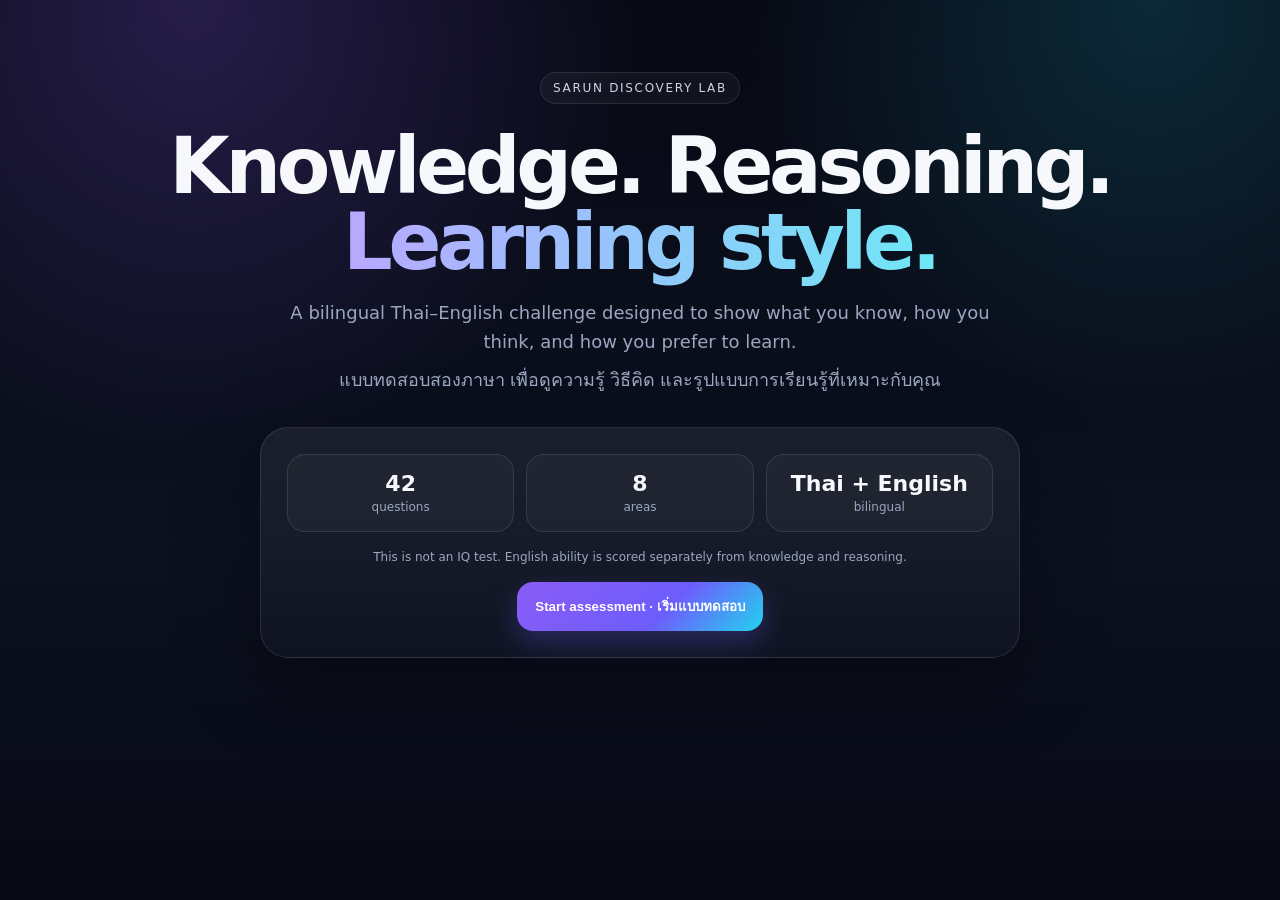
==== commit af29371e: "Add files via upload" ====
--- a/index.html
+++ b/index.html
@@ -1,46 +1,62 @@
 <!doctype html>
 <html lang="en">
 <head>
-<meta charset="utf-8">
-<meta name="viewport" content="width=device-width,initial-scale=1">
-<meta name="theme-color" content="#0b5ea8">
-<title>Picture Quest English</title>
-<style>
-:root{--navy:#0d2b4a;--blue:#0b5ea8;--sky:#41b7e9;--ice:#eef7fd;--card:#fff;--ink:#203248;--muted:#6d7c8f;--green:#16b978;--red:#ef6174;--gold:#ffc84a;--line:#dfeaf3;--shadow:0 18px 42px rgba(20,67,105,.14)}
-*{box-sizing:border-box}body{margin:0;font-family:Inter,system-ui,-apple-system,"Segoe UI","Noto Sans Thai",sans-serif;color:var(--ink);background:linear-gradient(180deg,#edf8ff,#fff8ed 85%);min-height:100vh}button,input{font:inherit}button{cursor:pointer}.app{max-width:980px;margin:auto;padding:16px}.screen{display:none}.screen.active{display:block}.hero{position:relative;overflow:hidden;background:linear-gradient(135deg,#0b5ea8,#144e7d 58%,#172f49);color:#fff;border-radius:30px;padding:28px;box-shadow:var(--shadow)}.hero:before{content:"";position:absolute;inset:auto -30px -50px 0;height:150px;background:linear-gradient(155deg,transparent 0 28%,rgba(82,178,122,.55) 29% 44%,rgba(33,104,72,.65) 45% 100%);opacity:.7}.hero:after{content:"";position:absolute;right:42px;top:20px;width:120px;height:60px;border-radius:60px;background:rgba(255,255,255,.1);filter:blur(2px)}.hero-content{position:relative;z-index:1;display:grid;grid-template-columns:1.1fr .9fr;gap:24px;align-items:center}.brand{display:flex;gap:12px;align-items:center}.logo{width:58px;height:58px;border-radius:20px;display:grid;place-items:center;background:linear-gradient(135deg,#ffd34e,#ff9e3d);font-size:1.6rem;box-shadow:0 10px 24px rgba(0,0,0,.18)}h1{font-size:clamp(2.1rem,5vw,3.3rem);margin:14px 0 10px;line-height:1.03;letter-spacing:-.03em}.hero p{color:#e5f4ff;line-height:1.6;margin:0}.preview{display:grid;grid-template-columns:repeat(2,1fr);gap:10px}.preview img{width:100%;aspect-ratio:4/3;object-fit:cover;border-radius:18px;border:3px solid rgba(255,255,255,.72)}.panel,.quiz,.result{margin-top:18px;background:rgba(255,255,255,.97);border:1px solid #e2edf5;border-radius:28px;padding:22px;box-shadow:var(--shadow)}.label{display:block;font-weight:900;margin-bottom:8px}.name{width:100%;padding:14px 16px;border:2px solid #dce9f2;border-radius:16px;outline:none;background:#fbfdff}.name:focus{border-color:#68bdec;box-shadow:0 0 0 4px rgba(65,183,233,.12)}.start,.next{width:100%;border:0;border-radius:18px;padding:16px 18px;color:#fff;font-weight:1000;background:linear-gradient(135deg,var(--blue),var(--sky));box-shadow:0 12px 24px rgba(11,94,168,.22);margin-top:16px}.features{display:grid;grid-template-columns:repeat(4,1fr);gap:10px;margin-top:16px}.feature{background:#f4f9fd;border:1px solid var(--line);border-radius:17px;padding:12px}.feature b{display:block;margin:4px 0}.feature span{font-size:.83rem;color:var(--muted);line-height:1.35}.top{display:flex;align-items:center;justify-content:space-between;gap:10px;flex-wrap:wrap}.badges{display:flex;gap:8px;flex-wrap:wrap}.badge{background:#eff7fd;color:#0a5796;border:1px solid #d7eafa;padding:8px 11px;border-radius:999px;font-size:.84rem;font-weight:1000}.progress{height:14px;background:#edf2f6;border-radius:999px;padding:3px;margin:12px 0 18px}.bar{height:100%;width:0;border-radius:999px;background:linear-gradient(90deg,#21c38a,#37bce8,#4b7cff);transition:.25s}.qcard{background:linear-gradient(145deg,#fff,#f6fbff);border:1px solid #dfeaf3;border-radius:24px;padding:20px}.category{font-size:.8rem;font-weight:1000;letter-spacing:.08em;text-transform:uppercase;color:#0b5ea8}.qen{font-size:1.34rem;font-weight:1000;line-height:1.4;margin-top:8px}.qth{color:var(--muted);line-height:1.55;margin-top:6px}.photo{margin-top:14px;background:#eaf5fc;border-radius:20px;padding:9px;border:1px solid #d8eaf5}.photo img{display:block;width:100%;max-height:430px;object-fit:cover;border-radius:14px}.tools{display:flex;gap:9px;flex-wrap:wrap;margin-top:13px}.tool{border:1px solid #dce9f2;background:#fff;border-radius:14px;padding:10px 13px;font-weight:900;color:#24415f}.hint{display:none;margin-top:12px;padding:13px;border-radius:16px;background:#fff8db;border:1px solid #ffe199;color:#755500;line-height:1.55}.hint.show{display:block}.answers{display:grid;gap:11px;margin-top:16px}.arow{display:grid;grid-template-columns:1fr 56px;gap:9px}.answer{border:2px solid #edf1f5;background:#fff;border-radius:18px;padding:15px;text-align:left;font-weight:900;line-height:1.45;box-shadow:0 5px 12px rgba(29,66,96,.04)}.answer:hover{border-color:#8bcbea}.speaker{border:0;border-radius:18px;background:#eaf5ff;color:#0b5ea8;font-size:1.16rem}.answer.correct{background:#ebfff6;border-color:#37d497;color:#096246}.answer.wrong{background:#fff1f3;border-color:#fb8192;color:#982b3b}.feedback{display:none;margin-top:15px;border-radius:18px;padding:15px;line-height:1.6}.feedback.good{display:block;background:#ebfff6;color:#096246}.feedback.bad{display:block;background:#fff1f3;color:#982b3b}.practice{display:none;margin-top:15px;background:#fff;border:1px solid #dfeaf3;border-radius:20px;padding:17px}.practice.show{display:block}.say{background:linear-gradient(135deg,#fff0a7,#dff6ff);color:#15537f;border-radius:17px;padding:13px 15px;text-align:center;font-weight:1000;margin-bottom:13px}.target{font-size:1.22rem;font-weight:1000}.meaning,.tip{border-radius:14px;padding:12px 13px;margin:10px 0;line-height:1.55}.meaning{background:#f4f9fd}.tip{background:#fff8e4}.pbtns{display:flex;gap:9px;flex-wrap:wrap;margin:11px 0}.pbtns button,.word{border:0;border-radius:14px;padding:10px 12px;font-weight:900}.pbtns button{background:#eaf4ff;color:#0b5ea8}.words{display:flex;gap:8px;flex-wrap:wrap;margin-top:9px}.word{background:#f1f4f7;color:#1e293b}.next{display:none}.next.show{display:block}.scorebig{font-size:3.2rem;font-weight:1000;color:#0b5ea8}.stats{display:grid;grid-template-columns:repeat(3,1fr);gap:10px;margin:17px 0}.stat{background:#f4f9fd;border:1px solid var(--line);border-radius:18px;padding:15px}.stat b{display:block;font-size:1.2rem}.review{text-align:left;margin-top:18px}.item{border-top:1px solid #e5edf3;padding:12px 0;line-height:1.5}.muted{color:var(--muted)}
-@media(max-width:760px){.hero-content{grid-template-columns:1fr}.preview{grid-template-columns:repeat(2,1fr)}.features,.stats{grid-template-columns:1fr 1fr}.app{padding:12px}.panel,.quiz,.result{padding:17px}}
-</style>
+<meta charset="utf-8"><meta name="viewport" content="width=device-width,initial-scale=1">
+<title>Sarun Discovery Lab</title>
+<link rel="stylesheet" href="style.css">
 </head>
 <body>
-<div class="app">
-<section id="home" class="screen active">
-<div class="hero"><div class="hero-content"><div><div class="brand"><div class="logo">🌍</div><div><b style="font-size:1.2rem">Picture Quest English</b><div style="font-size:.82rem;color:#dff3ff">เรียนอังกฤษจากภาพจริง</div></div></div><h1>15 pictures. 15 new English challenges.</h1><p>This is a full reset: one image-based quiz only. It mixes things, places, verbs and describing words, with Thai support, answer audio, hints, and speaking practice after every question.</p></div><div class="preview"><img id="pv1"><img id="pv2"><img id="pv3"><img id="pv4"></div></div></div>
-<div class="panel"><label class="label" for="learner">ชื่อผู้เรียน / Learner name</label><input id="learner" class="name" value="Sarun"><div class="features"><div class="feature">🧊<b>Things</b><span>Useful everyday objects.</span></div><div class="feature">🏠<b>Places</b><span>Rooms and real-world places.</span></div><div class="feature">🏃<b>Verbs</b><span>Actions shown in pictures.</span></div><div class="feature">🌧️<b>Descriptions</b><span>Simple adjectives from the scene.</span></div></div><button class="start" onclick="startQuiz()">Start Picture Quest / เริ่มแบบทดสอบ</button></div>
+<section id="landing" class="screen active">
+  <div class="hero">
+    <div class="eyebrow">SARUN DISCOVERY LAB</div>
+    <h1>Knowledge. Reasoning. <span>Learning style.</span></h1>
+    <p class="lead">A bilingual Thai–English challenge designed to show what you know, how you think, and how you prefer to learn.</p>
+    <p class="thai lead">แบบทดสอบสองภาษา เพื่อดูความรู้ วิธีคิด และรูปแบบการเรียนรู้ที่เหมาะกับคุณ</p>
+    <div class="hero-card">
+      <div class="stats"><div><b>42</b><span>questions</span></div><div><b>8</b><span>areas</span></div><div><b>Thai + English</b><span>bilingual</span></div></div>
+      <p class="note">This is not an IQ test. English ability is scored separately from knowledge and reasoning.</p>
+      <button id="startBtn" class="btn primary">Start assessment · เริ่มแบบทดสอบ</button>
+    </div>
+  </div>
 </section>
-<section id="quiz" class="screen"><div class="quiz"><div class="top"><div class="badges"><span id="num" class="badge"></span><span id="cat" class="badge"></span></div><span id="score" class="badge"></span></div><div class="progress"><div id="bar" class="bar"></div></div><div class="qcard"><div id="category" class="category"></div><div id="qen" class="qen"></div><div id="qth" class="qth"></div><div class="photo"><img id="qimg" alt="Quiz image"></div><div class="tools"><button class="tool" onclick="speakQuestion()">🔊 Hear question</button><button id="hintBtn" class="tool" onclick="toggleHint()">💡 Show hint</button></div><div id="hint" class="hint"></div></div><div id="answers" class="answers"></div><div id="feedback"></div><div id="practice" class="practice"><div class="say">🗣️ Time to say aloud / ถึงเวลาพูดออกเสียง</div><div id="target" class="target"></div><div id="meaning" class="meaning"></div><div class="pbtns"><button onclick="speakPractice(.9)">🔊 Normal speed</button><button onclick="speakPractice(.5)">🐢 Slow</button></div><div style="font-weight:1000;margin-top:10px">Say each word / พูดทีละคำ</div><div id="words" class="words"></div><div id="tip" class="tip"></div></div><button id="next" class="next" onclick="nextQuestion()">Next question / ข้อต่อไป</button></div></section>
-<section id="result" class="screen"><div class="result"><h2 style="margin-top:0">Picture Quest complete! 🎉</h2><div class="muted">ทำแบบทดสอบครบ 15 ข้อแล้ว</div><div id="bigscore" class="scorebig"></div><div class="stats"><div class="stat"><b id="correctStat"></b><span>Correct</span></div><div class="stat"><b id="percentStat"></b><span>Score</span></div><div class="stat"><b>15</b><span>Questions</span></div></div><button class="start" onclick="copyResult()">📋 Copy result for Luke</button><button class="start" style="background:linear-gradient(135deg,#38546c,#18354f)" onclick="goHome()">Try again / เริ่มใหม่</button><div id="review" class="review"></div></div></section>
-</div>
-<script>
-const IMAGES={"fridge":"[data-uri]","oven":"[data-uri]","sink":"[data-uri]","lamp":"[data-uri]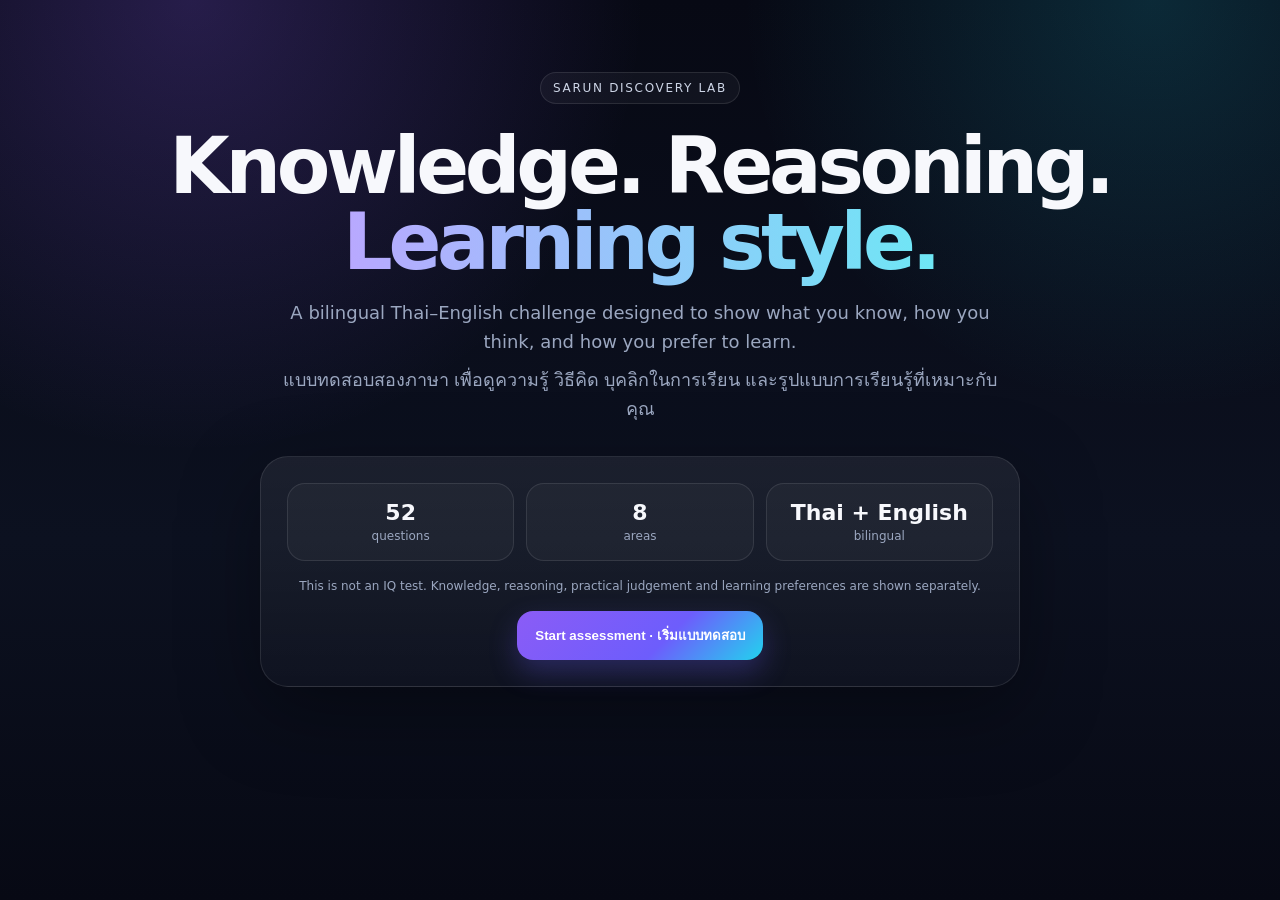
==== commit 15bb46fc: "Add files via upload" ====
--- a/index.html
+++ b/index.html
@@ -11,10 +11,10 @@
     <div class="eyebrow">SARUN DISCOVERY LAB</div>
     <h1>Knowledge. Reasoning. <span>Learning style.</span></h1>
     <p class="lead">A bilingual Thai–English challenge designed to show what you know, how you think, and how you prefer to learn.</p>
-    <p class="thai lead">แบบทดสอบสองภาษา เพื่อดูความรู้ วิธีคิด และรูปแบบการเรียนรู้ที่เหมาะกับคุณ</p>
+    <p class="thai lead">แบบทดสอบสองภาษา เพื่อดูความรู้ วิธีคิด บุคลิกในการเรียน และรูปแบบการเรียนรู้ที่เหมาะกับคุณ</p>
     <div class="hero-card">
-      <div class="stats"><div><b>42</b><span>questions</span></div><div><b>8</b><span>areas</span></div><div><b>Thai + English</b><span>bilingual</span></div></div>
-      <p class="note">This is not an IQ test. English ability is scored separately from knowledge and reasoning.</p>
+      <div class="stats"><div><b id="qCount">52</b><span>questions</span></div><div><b>8</b><span>areas</span></div><div><b>Thai + English</b><span>bilingual</span></div></div>
+      <p class="note">This is not an IQ test. Knowledge, reasoning, practical judgement and learning preferences are shown separately.</p>
       <button id="startBtn" class="btn primary">Start assessment · เริ่มแบบทดสอบ</button>
     </div>
   </div>
@@ -24,7 +24,7 @@
   <header class="topbar">
     <button id="quitBtn" class="iconbtn">←</button>
     <div class="progress"><i id="progressFill"></i></div>
-    <span id="counter">1 / 42</span>
+    <span id="counter">1 / 52</span>
   </header>
   <main class="quiz-wrap">
     <article class="question-card">
@@ -46,15 +46,19 @@
   <div class="results-wrap">
     <div class="eyebrow">PERSONAL PROFILE</div>
     <h1>Your learning profile</h1>
-    <div class="score-ring" id="scoreRing"><div><b id="scorePct">0%</b><span>knowledge score</span></div></div>
+    <div class="score-ring" id="scoreRing"><div><b id="scorePct">0%</b><span>scored questions</span></div></div>
     <p id="headline" class="lead"></p>
     <div class="dashboard">
       <section class="panel"><h3>Knowledge & reasoning</h3><div id="metrics"></div></section>
-      <section class="panel"><h3>Learning style</h3><div id="learning"></div></section>
+      <section class="panel"><h3>Learning & personality</h3><div id="learning"></div></section>
       <section class="panel"><h3>Interests</h3><div id="interests" class="pills"></div></section>
       <section class="panel"><h3>Best next focus</h3><div id="focus"></div></section>
     </div>
-    <div class="owner">For Luke: use this as a starting profile, not a label. A wrong answer can mean unfamiliar English, limited schooling, or simply never having met the topic before.</div>
+    <section class="panel review-panel">
+      <div class="review-heading"><div><h3>Full answer review</h3><p>Every answer he gave, including personality and learning questions.</p></div><button id="copyAllBtn" class="btn ghost">Copy all answers</button></div>
+      <div id="answerReview"></div>
+    </section>
+    <div class="owner">For Luke: treat this as a starting profile, not a label. A wrong answer can reflect unfamiliar English, schooling, topic exposure or simple uncertainty.</div>
     <div class="actions"><button id="copyBtn" class="btn primary">Copy result summary</button><button id="restartBtn" class="btn ghost">Restart</button></div>
   </div>
 </section>
--- a/style.css
+++ b/style.css
@@ -1 +1,20 @@
-:root{--bg:#070914;--card:#101527;--card2:#151c32;--text:#f7f8fc;--muted:#9ba7c0;--line:rgba(255,255,255,.1);--violet:#8b5cf6;--cyan:#22d3ee;--green:#34d399;--amber:#f59e0b}*{box-sizing:border-box}body{margin:0;background:radial-gradient(circle at 15% 0,rgba(139,92,246,.24),transparent 32%),radial-gradient(circle at 90% 0,rgba(34,211,238,.16),transparent 28%),linear-gradient(#070914,#0c1120 60%,#070914);color:var(--text);font-family:Inter,system-ui,-apple-system,Segoe UI,sans-serif;min-height:100vh}.thai{font-family:Tahoma,"Noto Sans Thai",sans-serif}.screen{display:none;min-height:100vh}.screen.active{display:block}.hero,.results-wrap{width:min(1040px,92vw);margin:auto;text-align:center;padding:72px 0}.eyebrow{display:inline-block;padding:8px 12px;border-radius:999px;border:1px solid var(--line);background:rgba(255,255,255,.04);font-size:12px;letter-spacing:.14em;color:#cdd5e6}.hero h1,.results-wrap h1{font-size:clamp(42px,7vw,78px);line-height:.98;letter-spacing:-.055em;margin:24px 0 18px}.hero h1 span{background:linear-gradient(90deg,#b9a8ff,#6ee7f5);-webkit-background-clip:text;color:transparent}.lead{max-width:720px;margin:0 auto 10px;color:var(--muted);font-size:18px;line-height:1.6}.hero-card{max-width:760px;margin:32px auto;border:1px solid var(--line);background:linear-gradient(180deg,rgba(255,255,255,.065),rgba(255,255,255,.025));border-radius:28px;padding:26px;box-shadow:0 24px 80px rgba(0,0,0,.35)}.stats{display:grid;grid-template-columns:repeat(3,1fr);gap:12px}.stats>div{padding:16px;border:1px solid var(--line);border-radius:18px;background:rgba(255,255,255,.03)}.stats b{display:block;font-size:22px}.stats span,.note{font-size:12px;color:var(--muted)}.note{margin:18px 0}.btn{border:0;border-radius:16px;padding:14px 18px;font-weight:800;cursor:pointer;color:white}.primary{background:linear-gradient(135deg,var(--violet),#6d5dfc 60%,var(--cyan));box-shadow:0 12px 28px rgba(109,93,252,.28)}.ghost{background:rgba(255,255,255,.06);border:1px solid var(--line)}.topbar{position:sticky;top:0;z-index:3;display:flex;align-items:center;gap:14px;padding:14px max(4vw,18px);background:rgba(7,9,20,.88);backdrop-filter:blur(14px)}.iconbtn{width:40px;height:40px;border-radius:13px;border:1px solid var(--line);background:rgba(255,255,255,.05);color:white;font-size:20px}.progress{height:8px;background:rgba(255,255,255,.08);border-radius:99px;flex:1;overflow:hidden}.progress i{display:block;height:100%;width:0;background:linear-gradient(90deg,var(--violet),var(--cyan));transition:.3s}.topbar span{font-size:13px;color:var(--muted)}.quiz-wrap{width:min(900px,92vw);margin:auto;padding:28px 0 70px}.question-card{border:1px solid var(--line);border-radius:30px;background:linear-gradient(180deg,rgba(20,26,45,.96),rgba(12,16,29,.97));padding:clamp(24px,4vw,38px);box-shadow:0 24px 80px rgba(0,0,0,.35)}.chip{display:inline-flex;padding:7px 11px;border-radius:999px;border:1px solid rgba(139,92,246,.32);background:rgba(139,92,246,.13);color:#d9d0ff;font-size:12px;font-weight:800;letter-spacing:.08em;text-transform:uppercase}.question-card h2{font-size:clamp(26px,4vw,38px);line-height:1.2;letter-spacing:-.03em;margin:20px 0 8px}.qth{font-size:19px;line-height:1.55;color:#bec8de}.visual{min-height:155px;margin:18px 0 22px;border-radius:22px;border:1px solid var(--line);background:linear-gradient(145deg,#161d34,#0c101e);display:grid;place-items:center;padding:20px}.visual .big{font-size:78px}.choices{display:grid;gap:11px}.choice{width:100%;display:flex;gap:12px;align-items:flex-start;text-align:left;padding:15px;border:1px solid var(--line);background:rgba(255,255,255,.035);border-radius:17px;color:white;cursor:pointer}.choice:hover{background:rgba(255,255,255,.065)}.choice.selected{border-color:var(--violet);background:rgba(139,92,246,.16)}.letter{width:28px;height:28px;flex:0 0 28px;border-radius:9px;background:rgba(255,255,255,.08);display:grid;place-items:center;font-size:12px;font-weight:800}.choice b{display:block}.choice small{color:#aeb8cc}.image-grid{display:grid;grid-template-columns:repeat(2,1fr);gap:12px}.img-choice{border:1px solid var(--line);background:rgba(255,255,255,.03);border-radius:18px;padding:12px;color:white;cursor:pointer}.img-choice.selected{border-color:var(--cyan);background:rgba(34,211,238,.1)}.img-box{height:130px;border-radius:14px;background:linear-gradient(145deg,#171d31,#0b0f1d);display:grid;place-items:center;font-size:64px}.flag{width:150px;height:90px;border-radius:10px;overflow:hidden;position:relative;box-shadow:0 8px 20px rgba(0,0,0,.2)}.thaiFlag{background:linear-gradient(#a51931 0 16.6%,#fff 16.6% 33.2%,#2d2a70 33.2% 66.4%,#fff 66.4% 83%,#a51931 83%)}.japanFlag{background:#fff}.japanFlag:after{content:"";width:46px;height:46px;background:#bc002d;border-radius:50%;position:absolute;inset:0;margin:auto}.swedenFlag{background:#006aa7}.swedenFlag:before{content:"";position:absolute;left:31%;top:0;bottom:0;width:12%;background:#fecc00}.swedenFlag:after{content:"";position:absolute;top:42%;left:0;right:0;height:16%;background:#fecc00}.walesFlag{background:linear-gradient(#fff 0 55%,#1f9d55 55%)}.walesFlag:after{content:"🐉";position:absolute;inset:0;display:grid;place-items:center;font-size:54px}.rangebox{padding:22px;border:1px solid var(--line);border-radius:20px;background:rgba(255,255,255,.025)}input[type=range]{width:100%;accent-color:var(--violet)}.rangeval{text-align:center;font-size:40px;font-weight:900}.rangeheads{display:flex;justify-content:space-between;color:var(--muted);font-size:13px}.textbox{width:100%;min-height:130px;border:1px solid var(--line);border-radius:17px;background:#0a0e1b;color:white;padding:15px;resize:vertical}.challenge{display:none;margin-top:16px;padding:12px 14px;border:1px dashed rgba(245,158,11,.35);border-radius:14px;background:rgba(245,158,11,.07);color:#f5cf89;font-size:13px}.nav{display:flex;justify-content:space-between;gap:12px;margin-top:24px}.score-ring{width:160px;height:160px;border-radius:50%;margin:24px auto;display:grid;place-items:center;position:relative;background:conic-gradient(var(--cyan) var(--pct),rgba(255,255,255,.08) 0)}.score-ring:after{content:"";position:absolute;inset:10px;border-radius:50%;background:#0d1120}.score-ring div{position:relative;z-index:1}.score-ring b{display:block;font-size:42px}.score-ring span{font-size:12px;color:var(--muted)}.dashboard{display:grid;grid-template-columns:1fr 1fr;gap:18px;text-align:left}.panel{border:1px solid var(--line);border-radius:24px;background:rgba(255,255,255,.035);padding:22px}.panel h3{margin:0 0 16px}.metric{margin:15px 0}.metrichead{display:flex;justify-content:space-between;font-size:14px}.meter{height:9px;border-radius:99px;background:rgba(255,255,255,.08);overflow:hidden;margin-top:7px}.meter i{display:block;height:100%;background:linear-gradient(90deg,var(--violet),var(--cyan))}.pills{display:flex;flex-wrap:wrap;gap:8px}.pill{padding:8px 11px;border:1px solid var(--line);border-radius:999px;background:rgba(255,255,255,.04);font-size:12px}.panel p{color:#c8d0e2;line-height:1.65}.owner{margin-top:18px;padding:14px;border:1px solid rgba(52,211,153,.2);background:rgba(52,211,153,.07);border-radius:16px;color:#bdf2de;font-size:13px}.actions{display:flex;justify-content:center;gap:10px;margin-top:24px;flex-wrap:wrap}@media(max-width:720px){.stats,.dashboard{grid-template-columns:1fr}.image-grid{grid-template-columns:1fr 1fr}.hero,.results-wrap{padding-top:48px}}@media(max-width:480px){.image-grid{grid-template-columns:1fr}.qth{font-size:17px}}+:root{--bg:#070914;--card:#101527;--card2:#151c32;--text:#f7f8fc;--muted:#9ba7c0;--line:rgba(255,255,255,.1);--violet:#8b5cf6;--cyan:#22d3ee;--green:#34d399;--amber:#f59e0b}*{box-sizing:border-box}body{margin:0;background:radial-gradient(circle at 15% 0,rgba(139,92,246,.24),transparent 32%),radial-gradient(circle at 90% 0,rgba(34,211,238,.16),transparent 28%),linear-gradient(#070914,#0c1120 60%,#070914);color:var(--text);font-family:Inter,system-ui,-apple-system,Segoe UI,sans-serif;min-height:100vh}.thai{font-family:Tahoma,"Noto Sans Thai",sans-serif}.screen{display:none;min-height:100vh}.screen.active{display:block}.hero,.results-wrap{width:min(1040px,92vw);margin:auto;text-align:center;padding:72px 0}.eyebrow{display:inline-block;padding:8px 12px;border-radius:999px;border:1px solid var(--line);background:rgba(255,255,255,.04);font-size:12px;letter-spacing:.14em;color:#cdd5e6}.hero h1,.results-wrap h1{font-size:clamp(42px,7vw,78px);line-height:.98;letter-spacing:-.055em;margin:24px 0 18px}.hero h1 span{background:linear-gradient(90deg,#b9a8ff,#6ee7f5);-webkit-background-clip:text;color:transparent}.lead{max-width:720px;margin:0 auto 10px;color:var(--muted);font-size:18px;line-height:1.6}.hero-card{max-width:760px;margin:32px auto;border:1px solid var(--line);background:linear-gradient(180deg,rgba(255,255,255,.065),rgba(255,255,255,.025));border-radius:28px;padding:26px;box-shadow:0 24px 80px rgba(0,0,0,.35)}.stats{display:grid;grid-template-columns:repeat(3,1fr);gap:12px}.stats>div{padding:16px;border:1px solid var(--line);border-radius:18px;background:rgba(255,255,255,.03)}.stats b{display:block;font-size:22px}.stats span,.note{font-size:12px;color:var(--muted)}.note{margin:18px 0}.btn{border:0;border-radius:16px;padding:14px 18px;font-weight:800;cursor:pointer;color:white}.primary{background:linear-gradient(135deg,var(--violet),#6d5dfc 60%,var(--cyan));box-shadow:0 12px 28px rgba(109,93,252,.28)}.ghost{background:rgba(255,255,255,.06);border:1px solid var(--line)}.topbar{position:sticky;top:0;z-index:3;display:flex;align-items:center;gap:14px;padding:14px max(4vw,18px);background:rgba(7,9,20,.88);backdrop-filter:blur(14px)}.iconbtn{width:40px;height:40px;border-radius:13px;border:1px solid var(--line);background:rgba(255,255,255,.05);color:white;font-size:20px}.progress{height:8px;background:rgba(255,255,255,.08);border-radius:99px;flex:1;overflow:hidden}.progress i{display:block;height:100%;width:0;background:linear-gradient(90deg,var(--violet),var(--cyan));transition:.3s}.topbar span{font-size:13px;color:var(--muted)}.quiz-wrap{width:min(900px,92vw);margin:auto;padding:28px 0 70px}.question-card{border:1px solid var(--line);border-radius:30px;background:linear-gradient(180deg,rgba(20,26,45,.96),rgba(12,16,29,.97));padding:clamp(24px,4vw,38px);box-shadow:0 24px 80px rgba(0,0,0,.35)}.chip{display:inline-flex;padding:7px 11px;border-radius:999px;border:1px solid rgba(139,92,246,.32);background:rgba(139,92,246,.13);color:#d9d0ff;font-size:12px;font-weight:800;letter-spacing:.08em;text-transform:uppercase}.question-card h2{font-size:clamp(26px,4vw,38px);line-height:1.2;letter-spacing:-.03em;margin:20px 0 8px}.qth{font-size:19px;line-height:1.55;color:#bec8de}.visual{min-height:155px;margin:18px 0 22px;border-radius:22px;border:1px solid var(--line);background:linear-gradient(145deg,#161d34,#0c101e);display:grid;place-items:center;padding:20px}.visual .big{font-size:78px}.choices{display:grid;gap:11px}.choice{width:100%;display:flex;gap:12px;align-items:flex-start;text-align:left;padding:15px;border:1px solid var(--line);background:rgba(255,255,255,.035);border-radius:17px;color:white;cursor:pointer}.choice:hover{background:rgba(255,255,255,.065)}.choice.selected{border-color:var(--violet);background:rgba(139,92,246,.16)}.letter{width:28px;height:28px;flex:0 0 28px;border-radius:9px;background:rgba(255,255,255,.08);display:grid;place-items:center;font-size:12px;font-weight:800}.choice b{display:block}.choice small{color:#aeb8cc}.image-grid{display:grid;grid-template-columns:repeat(2,1fr);gap:12px}.img-choice{border:1px solid var(--line);background:rgba(255,255,255,.03);border-radius:18px;padding:12px;color:white;cursor:pointer}.img-choice.selected{border-color:var(--cyan);background:rgba(34,211,238,.1)}.img-box{height:130px;border-radius:14px;background:linear-gradient(145deg,#171d31,#0b0f1d);display:grid;place-items:center;font-size:64px}.rangebox{padding:22px;border:1px solid var(--line);border-radius:20px;background:rgba(255,255,255,.025)}input[type=range]{width:100%;accent-color:var(--violet)}.rangeval{text-align:center;font-size:40px;font-weight:900}.rangeheads{display:flex;justify-content:space-between;color:var(--muted);font-size:13px}.textbox{width:100%;min-height:130px;border:1px solid var(--line);border-radius:17px;background:#0a0e1b;color:white;padding:15px;resize:vertical}.challenge{display:none;margin-top:16px;padding:12px 14px;border:1px dashed rgba(245,158,11,.35);border-radius:14px;background:rgba(245,158,11,.07);color:#f5cf89;font-size:13px}.nav{display:flex;justify-content:space-between;gap:12px;margin-top:24px}.score-ring{width:160px;height:160px;border-radius:50%;margin:24px auto;display:grid;place-items:center;position:relative;background:conic-gradient(var(--cyan) var(--pct),rgba(255,255,255,.08) 0)}.score-ring:after{content:"";position:absolute;inset:10px;border-radius:50%;background:#0d1120}.score-ring div{position:relative;z-index:1}.score-ring b{display:block;font-size:42px}.score-ring span{font-size:12px;color:var(--muted)}.dashboard{display:grid;grid-template-columns:1fr 1fr;gap:18px;text-align:left}.panel{border:1px solid var(--line);border-radius:24px;background:rgba(255,255,255,.035);padding:22px}.panel h3{margin:0 0 16px}.metric{margin:15px 0}.metrichead{display:flex;justify-content:space-between;font-size:14px}.meter{height:9px;border-radius:99px;background:rgba(255,255,255,.08);overflow:hidden;margin-top:7px}.meter i{display:block;height:100%;background:linear-gradient(90deg,var(--violet),var(--cyan))}.pills{display:flex;flex-wrap:wrap;gap:8px}.pill{padding:8px 11px;border:1px solid var(--line);border-radius:999px;background:rgba(255,255,255,.04);font-size:12px}.panel p{color:#c8d0e2;line-height:1.65}.owner{margin-top:18px;padding:14px;border:1px solid rgba(52,211,153,.2);background:rgba(52,211,153,.07);border-radius:16px;color:#bdf2de;font-size:13px}.actions{display:flex;justify-content:center;gap:10px;margin-top:24px;flex-wrap:wrap}@media(max-width:720px){.stats,.dashboard{grid-template-columns:1fr}.image-grid{grid-template-columns:1fr 1fr}.hero,.results-wrap{padding-top:48px}}@media(max-width:480px){.image-grid{grid-template-columns:1fr}.qth{font-size:17px}}
+
+.flag{width:150px;height:90px;border-radius:10px;overflow:hidden;position:relative;box-shadow:0 8px 20px rgba(0,0,0,.2);background-position:center;background-repeat:no-repeat;background-size:cover;background-color:#fff}
+.walesFlag{background-image:url('assets/wales-flag.svg')}
+.thaiFlag{background-image:url('assets/thai-flag.svg')}
+.japanFlag{background-image:url('assets/japan-flag.svg')}
+.swedenFlag{background-image:url('assets/sweden-flag.svg')}
+.daffodilImg{background-image:url('assets/daffodil.svg');background-size:contain}
+.thistleImg{background-image:url('assets/thistle.svg');background-size:contain}
+.shamrockImg{background-image:url('assets/shamrock.svg');background-size:contain}
+.roseImg{background-image:url('assets/rose.svg');background-size:contain}
+.img-choice b{display:block;margin-top:10px}.img-choice small{color:#b8c2d6}
+
+
+.card-image{width:100%;height:100%;min-height:118px;border-radius:12px;background-position:center;background-repeat:no-repeat;background-size:contain;background-color:#f8f9fa}
+.songkranImg{background-image:url('assets/songkran.svg')}.lanternImg{background-image:url('assets/lantern.svg')}.snowImg{background-image:url('assets/snow.svg')}.fireworksImg{background-image:url('assets/fireworks.svg')}
+.heartImg{background-image:url('assets/heart.svg')}.lungsImg{background-image:url('assets/lungs.svg')}.brainImg{background-image:url('assets/brain.svg')}.stomachImg{background-image:url('assets/stomach.svg')}
+.appleImg{background-image:url('assets/apple.svg')}.bananaImg{background-image:url('assets/banana.svg')}.orangeImg{background-image:url('assets/orange.svg')}.carImg{background-image:url('assets/car.svg')}
+.circleImg{background-image:url('assets/circle.svg')}.triangleImg{background-image:url('assets/triangle.svg')}.squareImg{background-image:url('assets/square.svg')}.diamondImg{background-image:url('assets/diamond.svg')}
+.review-panel{margin-top:18px;text-align:left}.review-heading{display:flex;align-items:center;justify-content:space-between;gap:16px;margin-bottom:8px}.review-heading h3{margin:0}.review-heading p{margin:5px 0 0;color:var(--muted);font-size:13px}.review-group{margin-top:20px}.review-group>h4{margin:0 0 10px;color:#d9d0ff;font-size:14px;text-transform:uppercase;letter-spacing:.08em}.review-item{border-top:1px solid var(--line);padding:14px 0}.review-item:first-of-type{border-top:0}.review-q{font-weight:800;line-height:1.35}.review-th{font-size:13px;color:#aeb8cc;margin-top:3px}.review-a{margin-top:8px;padding:10px 12px;border-radius:12px;background:rgba(255,255,255,.035);font-size:14px}.review-a.correct{border-left:4px solid var(--green)}.review-a.wrong{border-left:4px solid #ff6b6b}.review-correct{margin-top:5px;color:#9fe3c8;font-size:12px}.profile-grid{display:grid;grid-template-columns:1fr 1fr;gap:10px}.profile-card{padding:12px;border:1px solid var(--line);border-radius:14px;background:rgba(255,255,255,.025)}.profile-card b{display:block;margin-bottom:4px}.profile-card span{color:var(--muted);font-size:13px;line-height:1.35}@media(max-width:650px){.profile-grid{grid-template-columns:1fr}.review-heading{align-items:flex-start;flex-direction:column}.review-heading .btn{width:100%}}
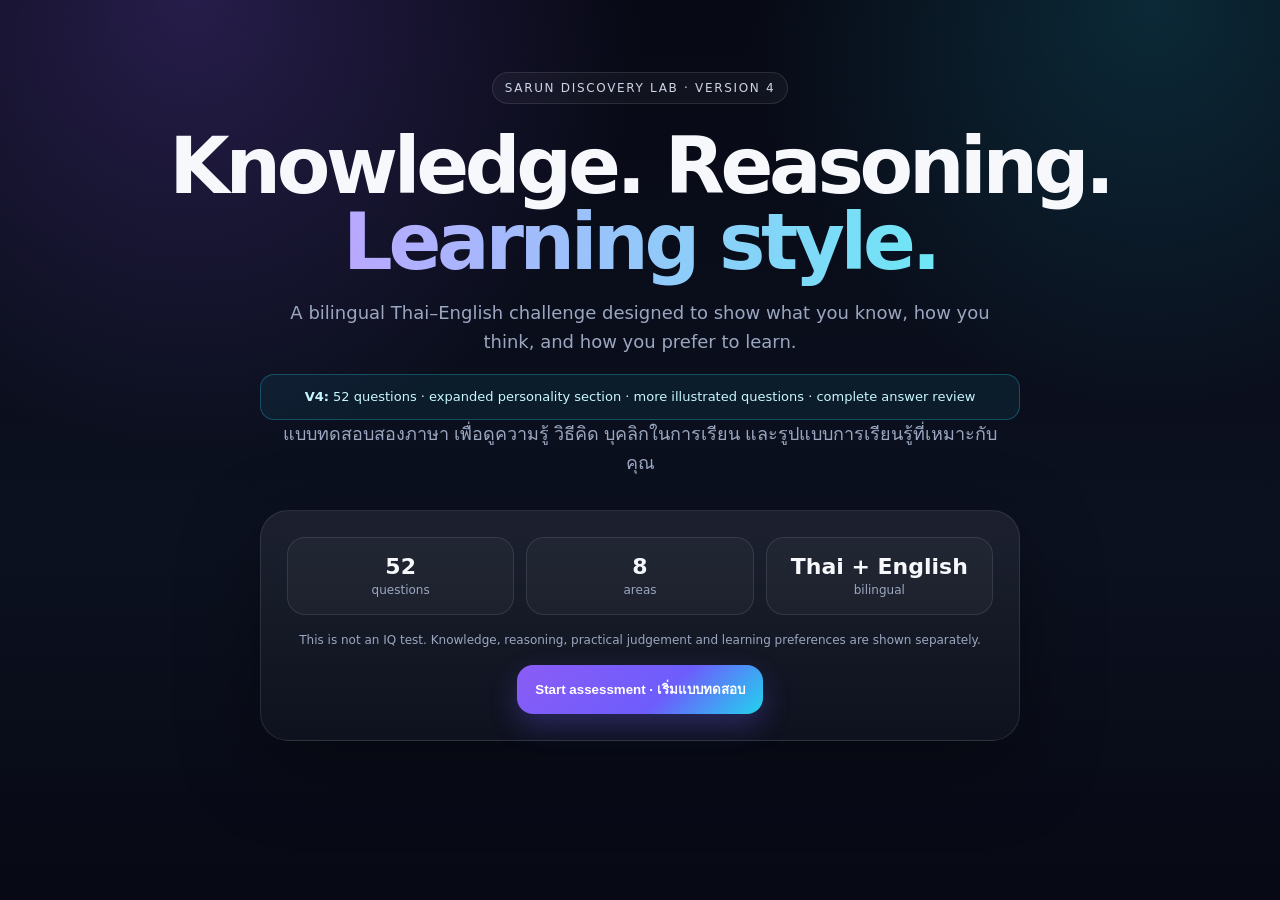
==== commit dd3c2564: "Add files via upload" ====
--- a/index.html
+++ b/index.html
@@ -1,16 +1,20 @@
 <!doctype html>
 <html lang="en">
 <head>
+<meta http-equiv="Cache-Control" content="no-cache, no-store, must-revalidate">
+<meta http-equiv="Pragma" content="no-cache">
+<meta http-equiv="Expires" content="0">
 <meta charset="utf-8"><meta name="viewport" content="width=device-width,initial-scale=1">
-<title>Sarun Discovery Lab</title>
-<link rel="stylesheet" href="style.css">
+<title>Sarun Discovery Lab V4</title>
+<link rel="stylesheet" href="quiz-v4.css?v=4">
 </head>
 <body>
 <section id="landing" class="screen active">
   <div class="hero">
-    <div class="eyebrow">SARUN DISCOVERY LAB</div>
+    <div class="eyebrow">SARUN DISCOVERY LAB · VERSION 4</div>
     <h1>Knowledge. Reasoning. <span>Learning style.</span></h1>
     <p class="lead">A bilingual Thai–English challenge designed to show what you know, how you think, and how you prefer to learn.</p>
+    <div class="version-note"><b>V4:</b> 52 questions · expanded personality section · more illustrated questions · complete answer review</div>
     <p class="thai lead">แบบทดสอบสองภาษา เพื่อดูความรู้ วิธีคิด บุคลิกในการเรียน และรูปแบบการเรียนรู้ที่เหมาะกับคุณ</p>
     <div class="hero-card">
       <div class="stats"><div><b id="qCount">52</b><span>questions</span></div><div><b>8</b><span>areas</span></div><div><b>Thai + English</b><span>bilingual</span></div></div>
@@ -62,5 +66,5 @@
     <div class="actions"><button id="copyBtn" class="btn primary">Copy result summary</button><button id="restartBtn" class="btn ghost">Restart</button></div>
   </div>
 </section>
-<script src="app.js"></script>
+<script src="quiz-v4.js?v=4"></script>
 </body></html>
--- a/quiz-v4.css
+++ b/quiz-v4.css
@@ -0,0 +1,21 @@
+:root{--bg:#070914;--card:#101527;--card2:#151c32;--text:#f7f8fc;--muted:#9ba7c0;--line:rgba(255,255,255,.1);--violet:#8b5cf6;--cyan:#22d3ee;--green:#34d399;--amber:#f59e0b}*{box-sizing:border-box}body{margin:0;background:radial-gradient(circle at 15% 0,rgba(139,92,246,.24),transparent 32%),radial-gradient(circle at 90% 0,rgba(34,211,238,.16),transparent 28%),linear-gradient(#070914,#0c1120 60%,#070914);color:var(--text);font-family:Inter,system-ui,-apple-system,Segoe UI,sans-serif;min-height:100vh}.thai{font-family:Tahoma,"Noto Sans Thai",sans-serif}.screen{display:none;min-height:100vh}.screen.active{display:block}.hero,.results-wrap{width:min(1040px,92vw);margin:auto;text-align:center;padding:72px 0}.eyebrow{display:inline-block;padding:8px 12px;border-radius:999px;border:1px solid var(--line);background:rgba(255,255,255,.04);font-size:12px;letter-spacing:.14em;color:#cdd5e6}.hero h1,.results-wrap h1{font-size:clamp(42px,7vw,78px);line-height:.98;letter-spacing:-.055em;margin:24px 0 18px}.hero h1 span{background:linear-gradient(90deg,#b9a8ff,#6ee7f5);-webkit-background-clip:text;color:transparent}.lead{max-width:720px;margin:0 auto 10px;color:var(--muted);font-size:18px;line-height:1.6}.hero-card{max-width:760px;margin:32px auto;border:1px solid var(--line);background:linear-gradient(180deg,rgba(255,255,255,.065),rgba(255,255,255,.025));border-radius:28px;padding:26px;box-shadow:0 24px 80px rgba(0,0,0,.35)}.stats{display:grid;grid-template-columns:repeat(3,1fr);gap:12px}.stats>div{padding:16px;border:1px solid var(--line);border-radius:18px;background:rgba(255,255,255,.03)}.stats b{display:block;font-size:22px}.stats span,.note{font-size:12px;color:var(--muted)}.note{margin:18px 0}.btn{border:0;border-radius:16px;padding:14px 18px;font-weight:800;cursor:pointer;color:white}.primary{background:linear-gradient(135deg,var(--violet),#6d5dfc 60%,var(--cyan));box-shadow:0 12px 28px rgba(109,93,252,.28)}.ghost{background:rgba(255,255,255,.06);border:1px solid var(--line)}.topbar{position:sticky;top:0;z-index:3;display:flex;align-items:center;gap:14px;padding:14px max(4vw,18px);background:rgba(7,9,20,.88);backdrop-filter:blur(14px)}.iconbtn{width:40px;height:40px;border-radius:13px;border:1px solid var(--line);background:rgba(255,255,255,.05);color:white;font-size:20px}.progress{height:8px;background:rgba(255,255,255,.08);border-radius:99px;flex:1;overflow:hidden}.progress i{display:block;height:100%;width:0;background:linear-gradient(90deg,var(--violet),var(--cyan));transition:.3s}.topbar span{font-size:13px;color:var(--muted)}.quiz-wrap{width:min(900px,92vw);margin:auto;padding:28px 0 70px}.question-card{border:1px solid var(--line);border-radius:30px;background:linear-gradient(180deg,rgba(20,26,45,.96),rgba(12,16,29,.97));padding:clamp(24px,4vw,38px);box-shadow:0 24px 80px rgba(0,0,0,.35)}.chip{display:inline-flex;padding:7px 11px;border-radius:999px;border:1px solid rgba(139,92,246,.32);background:rgba(139,92,246,.13);color:#d9d0ff;font-size:12px;font-weight:800;letter-spacing:.08em;text-transform:uppercase}.question-card h2{font-size:clamp(26px,4vw,38px);line-height:1.2;letter-spacing:-.03em;margin:20px 0 8px}.qth{font-size:19px;line-height:1.55;color:#bec8de}.visual{min-height:155px;margin:18px 0 22px;border-radius:22px;border:1px solid var(--line);background:linear-gradient(145deg,#161d34,#0c101e);display:grid;place-items:center;padding:20px}.visual .big{font-size:78px}.choices{display:grid;gap:11px}.choice{width:100%;display:flex;gap:12px;align-items:flex-start;text-align:left;padding:15px;border:1px solid var(--line);background:rgba(255,255,255,.035);border-radius:17px;color:white;cursor:pointer}.choice:hover{background:rgba(255,255,255,.065)}.choice.selected{border-color:var(--violet);background:rgba(139,92,246,.16)}.letter{width:28px;height:28px;flex:0 0 28px;border-radius:9px;background:rgba(255,255,255,.08);display:grid;place-items:center;font-size:12px;font-weight:800}.choice b{display:block}.choice small{color:#aeb8cc}.image-grid{display:grid;grid-template-columns:repeat(2,1fr);gap:12px}.img-choice{border:1px solid var(--line);background:rgba(255,255,255,.03);border-radius:18px;padding:12px;color:white;cursor:pointer}.img-choice.selected{border-color:var(--cyan);background:rgba(34,211,238,.1)}.img-box{height:130px;border-radius:14px;background:linear-gradient(145deg,#171d31,#0b0f1d);display:grid;place-items:center;font-size:64px}.rangebox{padding:22px;border:1px solid var(--line);border-radius:20px;background:rgba(255,255,255,.025)}input[type=range]{width:100%;accent-color:var(--violet)}.rangeval{text-align:center;font-size:40px;font-weight:900}.rangeheads{display:flex;justify-content:space-between;color:var(--muted);font-size:13px}.textbox{width:100%;min-height:130px;border:1px solid var(--line);border-radius:17px;background:#0a0e1b;color:white;padding:15px;resize:vertical}.challenge{display:none;margin-top:16px;padding:12px 14px;border:1px dashed rgba(245,158,11,.35);border-radius:14px;background:rgba(245,158,11,.07);color:#f5cf89;font-size:13px}.nav{display:flex;justify-content:space-between;gap:12px;margin-top:24px}.score-ring{width:160px;height:160px;border-radius:50%;margin:24px auto;display:grid;place-items:center;position:relative;background:conic-gradient(var(--cyan) var(--pct),rgba(255,255,255,.08) 0)}.score-ring:after{content:"";position:absolute;inset:10px;border-radius:50%;background:#0d1120}.score-ring div{position:relative;z-index:1}.score-ring b{display:block;font-size:42px}.score-ring span{font-size:12px;color:var(--muted)}.dashboard{display:grid;grid-template-columns:1fr 1fr;gap:18px;text-align:left}.panel{border:1px solid var(--line);border-radius:24px;background:rgba(255,255,255,.035);padding:22px}.panel h3{margin:0 0 16px}.metric{margin:15px 0}.metrichead{display:flex;justify-content:space-between;font-size:14px}.meter{height:9px;border-radius:99px;background:rgba(255,255,255,.08);overflow:hidden;margin-top:7px}.meter i{display:block;height:100%;background:linear-gradient(90deg,var(--violet),var(--cyan))}.pills{display:flex;flex-wrap:wrap;gap:8px}.pill{padding:8px 11px;border:1px solid var(--line);border-radius:999px;background:rgba(255,255,255,.04);font-size:12px}.panel p{color:#c8d0e2;line-height:1.65}.owner{margin-top:18px;padding:14px;border:1px solid rgba(52,211,153,.2);background:rgba(52,211,153,.07);border-radius:16px;color:#bdf2de;font-size:13px}.actions{display:flex;justify-content:center;gap:10px;margin-top:24px;flex-wrap:wrap}@media(max-width:720px){.stats,.dashboard{grid-template-columns:1fr}.image-grid{grid-template-columns:1fr 1fr}.hero,.results-wrap{padding-top:48px}}@media(max-width:480px){.image-grid{grid-template-columns:1fr}.qth{font-size:17px}}
+
+.flag{width:150px;height:90px;border-radius:10px;overflow:hidden;position:relative;box-shadow:0 8px 20px rgba(0,0,0,.2);background-position:center;background-repeat:no-repeat;background-size:cover;background-color:#fff}
+.walesFlag{background-image:url('assets/wales-flag.svg')}
+.thaiFlag{background-image:url('assets/thai-flag.svg')}
+.japanFlag{background-image:url('assets/japan-flag.svg')}
+.swedenFlag{background-image:url('assets/sweden-flag.svg')}
+.daffodilImg{background-image:url('assets/daffodil.svg');background-size:contain}
+.thistleImg{background-image:url('assets/thistle.svg');background-size:contain}
+.shamrockImg{background-image:url('assets/shamrock.svg');background-size:contain}
+.roseImg{background-image:url('assets/rose.svg');background-size:contain}
+.img-choice b{display:block;margin-top:10px}.img-choice small{color:#b8c2d6}
+
+
+.card-image{width:100%;height:100%;min-height:118px;border-radius:12px;background-position:center;background-repeat:no-repeat;background-size:contain;background-color:#f8f9fa}
+.songkranImg{background-image:url('assets/songkran.svg')}.lanternImg{background-image:url('assets/lantern.svg')}.snowImg{background-image:url('assets/snow.svg')}.fireworksImg{background-image:url('assets/fireworks.svg')}
+.heartImg{background-image:url('assets/heart.svg')}.lungsImg{background-image:url('assets/lungs.svg')}.brainImg{background-image:url('assets/brain.svg')}.stomachImg{background-image:url('assets/stomach.svg')}
+.appleImg{background-image:url('assets/apple.svg')}.bananaImg{background-image:url('assets/banana.svg')}.orangeImg{background-image:url('assets/orange.svg')}.carImg{background-image:url('assets/car.svg')}
+.circleImg{background-image:url('assets/circle.svg')}.triangleImg{background-image:url('assets/triangle.svg')}.squareImg{background-image:url('assets/square.svg')}.diamondImg{background-image:url('assets/diamond.svg')}
+.review-panel{margin-top:18px;text-align:left}.review-heading{display:flex;align-items:center;justify-content:space-between;gap:16px;margin-bottom:8px}.review-heading h3{margin:0}.review-heading p{margin:5px 0 0;color:var(--muted);font-size:13px}.review-group{margin-top:20px}.review-group>h4{margin:0 0 10px;color:#d9d0ff;font-size:14px;text-transform:uppercase;letter-spacing:.08em}.review-item{border-top:1px solid var(--line);padding:14px 0}.review-item:first-of-type{border-top:0}.review-q{font-weight:800;line-height:1.35}.review-th{font-size:13px;color:#aeb8cc;margin-top:3px}.review-a{margin-top:8px;padding:10px 12px;border-radius:12px;background:rgba(255,255,255,.035);font-size:14px}.review-a.correct{border-left:4px solid var(--green)}.review-a.wrong{border-left:4px solid #ff6b6b}.review-correct{margin-top:5px;color:#9fe3c8;font-size:12px}.profile-grid{display:grid;grid-template-columns:1fr 1fr;gap:10px}.profile-card{padding:12px;border:1px solid var(--line);border-radius:14px;background:rgba(255,255,255,.025)}.profile-card b{display:block;margin-bottom:4px}.profile-card span{color:var(--muted);font-size:13px;line-height:1.35}@media(max-width:650px){.profile-grid{grid-template-columns:1fr}.review-heading{align-items:flex-start;flex-direction:column}.review-heading .btn{width:100%}}
+.version-note{max-width:760px;margin:18px auto 0;padding:12px 16px;border:1px solid rgba(34,211,238,.28);border-radius:14px;background:rgba(34,211,238,.07);color:#c9f7ff;font-size:13px;line-height:1.5}
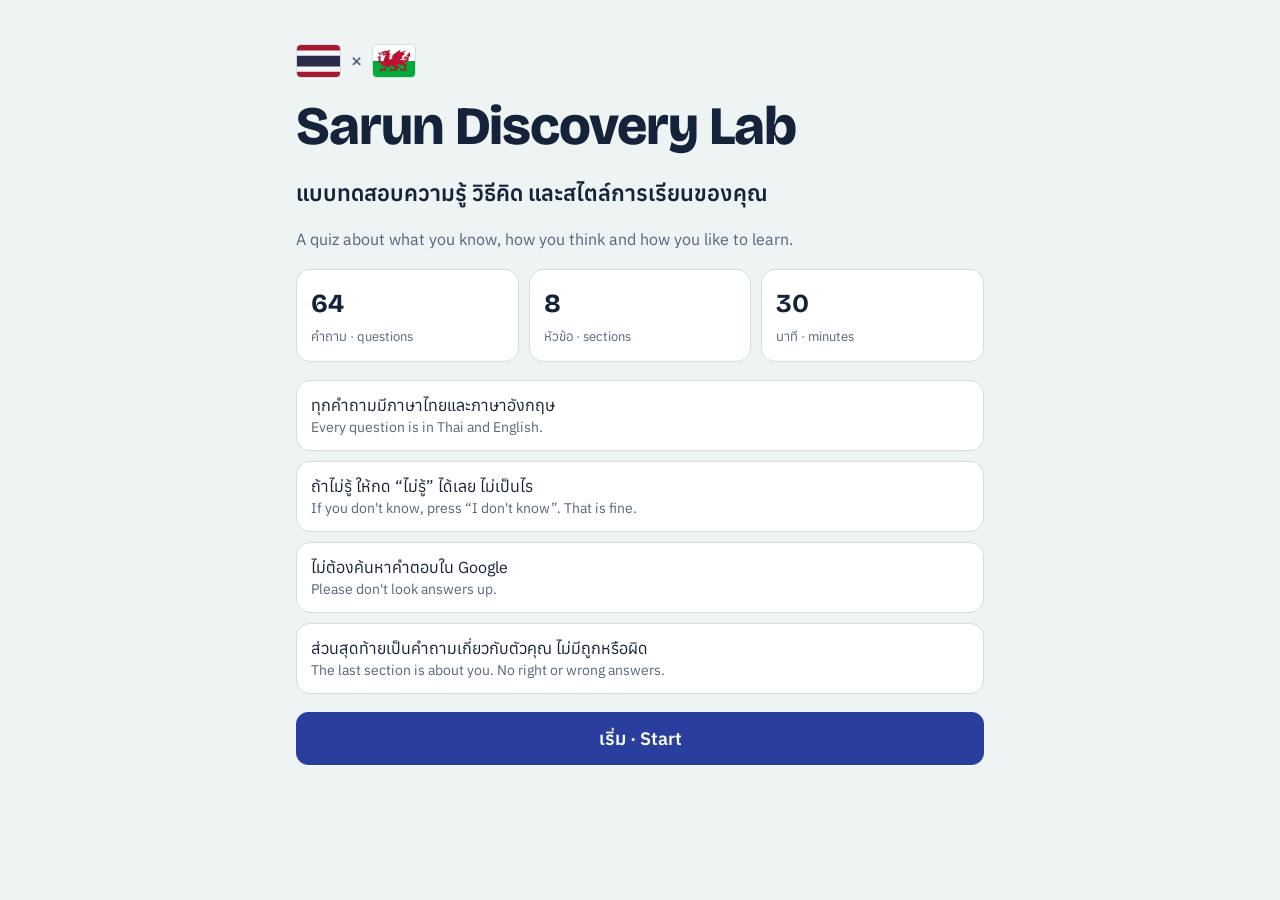
==== commit a555c7a8: "Add files via upload" ====
--- a/index.html
+++ b/index.html
@@ -1,70 +1,465 @@
 <!doctype html>
-<html lang="en">
+<html lang="th">
 <head>
-<meta http-equiv="Cache-Control" content="no-cache, no-store, must-revalidate">
-<meta http-equiv="Pragma" content="no-cache">
-<meta http-equiv="Expires" content="0">
-<meta charset="utf-8"><meta name="viewport" content="width=device-width,initial-scale=1">
-<title>Sarun Discovery Lab V4</title>
-<link rel="stylesheet" href="quiz-v4.css?v=4">
+<meta charset="utf-8">
+<meta name="viewport" content="width=device-width,initial-scale=1">
+<style>body{margin:0}[hidden]{display:none!important}img{max-width:100%}</style>
 </head>
 <body>
-<section id="landing" class="screen active">
-  <div class="hero">
-    <div class="eyebrow">SARUN DISCOVERY LAB · VERSION 4</div>
-    <h1>Knowledge. Reasoning. <span>Learning style.</span></h1>
-    <p class="lead">A bilingual Thai–English challenge designed to show what you know, how you think, and how you prefer to learn.</p>
-    <div class="version-note"><b>V4:</b> 52 questions · expanded personality section · more illustrated questions · complete answer review</div>
-    <p class="thai lead">แบบทดสอบสองภาษา เพื่อดูความรู้ วิธีคิด บุคลิกในการเรียน และรูปแบบการเรียนรู้ที่เหมาะกับคุณ</p>
-    <div class="hero-card">
-      <div class="stats"><div><b id="qCount">52</b><span>questions</span></div><div><b>8</b><span>areas</span></div><div><b>Thai + English</b><span>bilingual</span></div></div>
-      <p class="note">This is not an IQ test. Knowledge, reasoning, practical judgement and learning preferences are shown separately.</p>
-      <button id="startBtn" class="btn primary">Start assessment · เริ่มแบบทดสอบ</button>
+<title>Sarun Discovery Lab</title>
+<link rel="stylesheet" href="https://fonts.googleapis.com/css2?family=Anuphan:wght@400;500;600;700&family=Bricolage+Grotesque:opsz,wght@12..96,600;12..96,800&display=swap">
+<style>
+/* Layout: one narrow column. A segmented progress strip shows the 8 sections; each section carries its own colour through chip, selection and results. */
+:root{
+  --bg:#eef3f4; --surface:#ffffff; --ink:#14233a; --muted:#566579; --line:#d3dde2;
+  --accent:#2a3f9d; --accent-ink:#ffffff; --soft:#e4e9f8;
+  --good:#17794a; --good-soft:#dff3e7; --bad:#b4233a; --bad-soft:#fbe3e6; --warn:#8a5a00; --warn-soft:#fbefd2;
+  --plate:#f6f9fa;
+  --sec:#2a3f9d;
+  --display:"Bricolage Grotesque","Anuphan",system-ui,sans-serif;
+  --body:"Anuphan","Leelawadee UI","Noto Sans Thai",system-ui,sans-serif;
+}
+@media (prefers-color-scheme: dark){ :root:not([data-theme="light"]){
+  --bg:#0e1622; --surface:#172231; --ink:#edf2f7; --muted:#9fb0c3; --line:#2b3a4d;
+  --accent:#8ea2ff; --accent-ink:#0b1220; --soft:#222f4d;
+  --good:#5fd39a; --good-soft:#153427; --bad:#ff8c9c; --bad-soft:#3d1a22; --warn:#f0c264; --warn-soft:#3a2d10;
+  --plate:#e6edf0; color-scheme:dark } }
+:root[data-theme="dark"]{
+  --bg:#0e1622; --surface:#172231; --ink:#edf2f7; --muted:#9fb0c3; --line:#2b3a4d;
+  --accent:#8ea2ff; --accent-ink:#0b1220; --soft:#222f4d;
+  --good:#5fd39a; --good-soft:#153427; --bad:#ff8c9c; --bad-soft:#3d1a22; --warn:#f0c264; --warn-soft:#3a2d10;
+  --plate:#e6edf0; color-scheme:dark }
+*{box-sizing:border-box}
+body{background:var(--bg);color:var(--ink);font-family:var(--body);font-size:16px;line-height:1.5;margin:0}
+.wrap{max-width:720px;margin:0 auto;padding-inline:16px;padding-block:20px 48px}
+h1,h2,h3{font-family:var(--display);text-wrap:balance;margin:0;line-height:1.15}
+button{font:inherit;color:inherit;cursor:pointer}
+button:focus-visible,input:focus-visible,textarea:focus-visible{outline:3px solid var(--accent);outline-offset:2px}
+.btn{border:1.5px solid var(--line);background:var(--surface);border-radius:12px;padding:12px 18px;font-weight:600;min-height:48px}
+.btn.primary{background:var(--accent);border-color:var(--accent);color:var(--accent-ink)}
+.btn:disabled{opacity:.45;cursor:not-allowed}
+.btn.small{min-height:40px;padding:8px 14px;font-size:14px}
+.th{color:var(--muted)}
+
+/* landing */
+.flags{display:flex;gap:10px;align-items:center}
+.flags img{height:34px;border-radius:5px;border:1px solid var(--line)}
+.flags span{font-family:var(--display);font-size:22px;color:var(--muted)}
+.hero{display:flex;flex-direction:column;gap:18px;padding-block:24px 8px}
+.hero h1{font-size:clamp(34px,8vw,54px);font-weight:800;letter-spacing:-.02em}
+.hero .thbig{font-size:22px;font-weight:600}
+.facts{display:grid;grid-template-columns:repeat(3,1fr);gap:10px}
+.facts div{background:var(--surface);border:1px solid var(--line);border-radius:14px;padding:14px}
+.facts b{display:block;font-family:var(--display);font-size:26px}
+.facts span{font-size:13px;color:var(--muted)}
+.rules{margin:0;padding:0;list-style:none;display:flex;flex-direction:column;gap:10px}
+.rules li{background:var(--surface);border:1px solid var(--line);border-radius:14px;padding:12px 14px}
+.rules small{display:block;color:var(--muted);font-size:14px}
+.startrow{display:flex;flex-wrap:wrap;gap:10px}
+.startrow .btn{flex:1 1 220px;font-size:18px}
+
+/* quiz */
+.top{display:flex;align-items:center;gap:12px;margin-bottom:8px}
+.top .count{font-variant-numeric:tabular-nums;font-weight:600;font-size:14px;color:var(--muted);white-space:nowrap}
+.segs{display:flex;gap:4px;flex:1;min-width:0}
+.seg{flex:1;height:8px;border-radius:4px;background:var(--line);overflow:hidden}
+.seg i{display:block;height:100%;background:var(--sec);border-radius:4px;transition:width .25s}
+.card{background:var(--surface);border:1px solid var(--line);border-radius:20px;padding:20px;display:flex;flex-direction:column;gap:16px}
+.chiprow{display:flex;flex-wrap:wrap;gap:8px;align-items:center}
+.chip{background:var(--sec);color:#fff;border-radius:999px;padding:4px 12px;font-size:13px;font-weight:600}
+.chip.hard{background:var(--warn-soft);color:var(--warn)}
+.q-en{font-size:clamp(20px,4.6vw,26px);font-weight:800}
+.q-th{font-size:18px;margin:0}
+.stim{background:var(--plate);border-radius:14px;padding:14px;display:flex;justify-content:center;align-items:center;gap:10px;flex-wrap:wrap}
+.stim img{height:120px}
+.stim img.tall{height:300px}
+.stim .qm{width:90px;height:90px;border:3px dashed #7b8a9a;border-radius:14px;display:grid;place-items:center;font-family:var(--display);font-size:44px;color:#14233a}
+.opts{display:grid;gap:10px}
+.opts.grid{grid-template-columns:repeat(2,1fr)}
+.opt{display:flex;align-items:center;gap:12px;text-align:left;background:var(--surface);border:1.5px solid var(--line);border-radius:14px;padding:12px;min-height:56px;min-width:0}
+.opt .k{flex:none;width:30px;height:30px;border-radius:50%;background:var(--bg);display:grid;place-items:center;font-weight:700;font-size:14px}
+.opt b{display:block;font-weight:600}
+.opt small{display:block;color:var(--muted);font-size:14px}
+.opt.on{border-color:var(--sec);box-shadow:inset 0 0 0 1.5px var(--sec)}
+.opt.on .k{background:var(--sec);color:#fff}
+.opt.pic{flex-direction:column;align-items:stretch;text-align:center;gap:8px;padding:10px}
+.opt.pic .ph{background:var(--plate);border-radius:10px;height:112px;display:grid;place-items:center;padding:10px;position:relative}
+.opt.pic .ph img{max-height:92px;max-width:100%}
+.opt.pic .k{position:absolute;top:6px;left:6px;background:#fff;color:#14233a;border:1px solid #c9d3da}
+.opt.pic.on .k{background:var(--sec);color:#fff;border-color:var(--sec)}
+.opt.dk{justify-content:center;border-style:dashed;color:var(--muted);min-height:48px}
+.opt.dk b{display:inline}
+.opt.dk.on{color:var(--ink)}
+.slider{display:flex;flex-direction:column;gap:10px;padding-block:8px}
+.slider input{width:100%;accent-color:var(--sec);height:36px}
+.ends{display:flex;justify-content:space-between;gap:16px}
+.ends div{flex:1;min-width:0;font-weight:600}
+.ends div:last-child{text-align:right}
+.ends small{display:block;font-weight:400;color:var(--muted)}
+.hint{font-size:14px;color:var(--muted);margin:0}
+textarea{width:100%;min-height:130px;border:1.5px solid var(--line);border-radius:14px;padding:12px;font:inherit;background:var(--surface);color:var(--ink);resize:vertical}
+.nav{display:flex;justify-content:space-between;gap:10px}
+.nav .btn{min-width:110px}
+
+/* done + results */
+.done{text-align:center;display:flex;flex-direction:column;gap:16px;align-items:center;padding-block:48px}
+.done h1{font-size:44px}
+.res{display:flex;flex-direction:column;gap:18px}
+.res h1{font-size:34px}
+.res h2{font-size:20px}
+.panel{background:var(--surface);border:1px solid var(--line);border-radius:18px;padding:18px;display:flex;flex-direction:column;gap:14px}
+.headline{display:flex;flex-wrap:wrap;gap:10px}
+.stat{flex:1 1 130px;background:var(--bg);border-radius:12px;padding:12px}
+.stat b{display:block;font-family:var(--display);font-size:28px;font-variant-numeric:tabular-nums}
+.stat span{font-size:13px;color:var(--muted)}
+.bar{display:grid;grid-template-columns:minmax(0,1fr) auto;gap:4px 12px;align-items:center}
+.bar .n{font-variant-numeric:tabular-nums;font-weight:600}
+.bar .track{grid-column:1/-1;height:10px;background:var(--bg);border-radius:5px;overflow:hidden}
+.bar .track i{display:block;height:100%;border-radius:5px}
+.dial{display:flex;flex-direction:column;gap:4px}
+.dial .lab{display:flex;justify-content:space-between;gap:12px;font-size:14px}
+.dial .lab span:last-child{text-align:right}
+.dial .track{height:10px;background:var(--bg);border-radius:5px;position:relative}
+.dial .track::before{content:"";position:absolute;left:50%;top:-3px;bottom:-3px;width:1px;background:var(--line)}
+.dial .dot{position:absolute;top:50%;width:16px;height:16px;border-radius:50%;background:var(--accent);transform:translate(-50%,-50%);border:2px solid var(--surface)}
+.dial .verdict{font-weight:600}
+.kv{display:grid;grid-template-columns:repeat(auto-fit,minmax(200px,1fr));gap:10px}
+.kv div{background:var(--bg);border-radius:12px;padding:10px 12px}
+.kv small{display:block;color:var(--muted);font-size:13px}
+.pills{display:flex;flex-wrap:wrap;gap:8px}
+.pill{background:var(--soft);border-radius:999px;padding:5px 12px;font-size:14px;font-weight:600}
+.filters{display:flex;flex-wrap:wrap;gap:8px}
+.filters .btn.on{background:var(--ink);color:var(--surface);border-color:var(--ink)}
+.rv{border-top:1px solid var(--line);padding-top:12px;display:flex;flex-direction:column;gap:4px}
+.rv .meta{font-size:13px;color:var(--muted);display:flex;flex-wrap:wrap;gap:8px}
+.rv .q{font-weight:600}
+.tag{border-radius:6px;padding:1px 8px;font-size:13px;font-weight:600}
+.tag.ok{background:var(--good-soft);color:var(--good)}
+.tag.no{background:var(--bad-soft);color:var(--bad)}
+.tag.dk{background:var(--warn-soft);color:var(--warn)}
+.tag.info{background:var(--soft);color:var(--ink)}
+.ans{background:var(--bg);border-radius:10px;padding:8px 12px;white-space:pre-wrap;overflow-wrap:anywhere}
+.right{color:var(--good);font-weight:600;font-size:14px}
+.note{font-size:14px;color:var(--muted);margin:0}
+.actions{display:flex;flex-wrap:wrap;gap:10px}
+#copyfallback{min-height:160px;font-size:13px}
+@media (max-width:420px){.facts{grid-template-columns:1fr 1fr}.stim img.tall{height:250px}.opt.pic .ph{height:96px}}
+@media (prefers-reduced-motion:reduce){*{transition:none!important}}
+</style>
+
+<div class="wrap">
+  <section id="landing" class="hero">
+    <div class="flags"><img id="flagTh" alt="Thailand"><span>×</span><img id="flagWls" alt="Wales"></div>
+    <h1>Sarun Discovery Lab</h1>
+    <p class="thbig" style="margin:0">แบบทดสอบความรู้ วิธีคิด และสไตล์การเรียนของคุณ</p>
+    <p class="th" style="margin:0">A quiz about what you know, how you think and how you like to learn.</p>
+    <div class="facts">
+      <div><b id="fQ">0</b><span>คำถาม · questions</span></div>
+      <div><b>8</b><span>หัวข้อ · sections</span></div>
+      <div><b>30</b><span>นาที · minutes</span></div>
     </div>
-  </div>
-</section>
-
-<section id="quiz" class="screen">
-  <header class="topbar">
-    <button id="quitBtn" class="iconbtn">←</button>
-    <div class="progress"><i id="progressFill"></i></div>
-    <span id="counter">1 / 52</span>
-  </header>
-  <main class="quiz-wrap">
-    <article class="question-card">
-      <div class="chip" id="category"></div>
-      <h2 id="questionEn"></h2>
-      <p class="thai qth" id="questionTh"></p>
-      <div id="media"></div>
-      <div id="answerArea"></div>
-      <div id="challenge" class="challenge">Challenge question · คำถามท้าทาย — it is fine not to know.</div>
-      <div class="nav">
-        <button id="backBtn" class="btn ghost">Back</button>
-        <button id="nextBtn" class="btn primary">Next</button>
-      </div>
+    <ul class="rules">
+      <li>ทุกคำถามมีภาษาไทยและภาษาอังกฤษ<small>Every question is in Thai and English.</small></li>
+      <li>ถ้าไม่รู้ ให้กด “ไม่รู้” ได้เลย ไม่เป็นไร<small>If you don't know, press “I don't know”. That is fine.</small></li>
+      <li>ไม่ต้องค้นหาคำตอบใน Google<small>Please don't look answers up.</small></li>
+      <li>ส่วนสุดท้ายเป็นคำถามเกี่ยวกับตัวคุณ ไม่มีถูกหรือผิด<small>The last section is about you. No right or wrong answers.</small></li>
+    </ul>
+    <div class="startrow">
+      <button id="startBtn" class="btn primary">เริ่ม · Start</button>
+      <button id="resumeBtn" class="btn" hidden>ทำต่อ · Continue</button>
+      <button id="seeBtn" class="btn" hidden>ดูผลลัพธ์ · See results</button>
+    </div>
+  </section>
+
+  <section id="quiz" hidden>
+    <div class="top"><div class="segs" id="segs"></div><span class="count" id="count"></span></div>
+    <article class="card">
+      <div class="chiprow"><span class="chip" id="chip"></span><span class="chip hard" id="hard" hidden>คำถามท้าทาย · Challenge</span></div>
+      <h2 class="q-en" id="qEn"></h2>
+      <p class="q-th th" id="qTh"></p>
+      <div id="stim" class="stim" hidden></div>
+      <div id="area"></div>
+      <div class="nav"><button id="backBtn" class="btn">← กลับ</button><button id="nextBtn" class="btn primary">ต่อไป · Next →</button></div>
     </article>
-  </main>
-</section>
-
-<section id="results" class="screen">
-  <div class="results-wrap">
-    <div class="eyebrow">PERSONAL PROFILE</div>
-    <h1>Your learning profile</h1>
-    <div class="score-ring" id="scoreRing"><div><b id="scorePct">0%</b><span>scored questions</span></div></div>
-    <p id="headline" class="lead"></p>
-    <div class="dashboard">
-      <section class="panel"><h3>Knowledge & reasoning</h3><div id="metrics"></div></section>
-      <section class="panel"><h3>Learning & personality</h3><div id="learning"></div></section>
-      <section class="panel"><h3>Interests</h3><div id="interests" class="pills"></div></section>
-      <section class="panel"><h3>Best next focus</h3><div id="focus"></div></section>
+  </section>
+
+  <section id="done" class="done" hidden>
+    <h1>เสร็จแล้ว!</h1>
+    <p style="font-size:20px;margin:0">ขอบคุณมากนะ ซารัน คุณทำได้ดีมาก</p>
+    <p class="th" style="margin:0">All done. Thank you, Sarun. Now give the phone to Luke.</p>
+    <button id="showBtn" class="btn primary">ดูผลลัพธ์ · See results</button>
+  </section>
+
+  <section id="results" class="res" hidden>
+    <h1>Sarun's profile</h1>
+    <p class="note">A starting picture, not a label. Every question had Thai underneath, so wrong answers here point at knowledge or reasoning gaps more than English.</p>
+    <div class="panel"><div class="headline" id="headline"></div></div>
+    <div class="panel"><h2>Knowledge and reasoning</h2><div id="bars" style="display:flex;flex-direction:column;gap:14px"></div><p class="note" id="barNote"></p></div>
+    <div class="panel"><h2>How he handled it</h2><div class="kv" id="behave"></div></div>
+    <div class="panel"><h2>Learning style</h2><div id="dials" style="display:flex;flex-direction:column;gap:16px"></div><div class="kv" id="prefs"></div></div>
+    <div class="panel"><h2>Interests</h2><div class="pills" id="ints"></div><h2>Learns more easily with</h2><div class="pills" id="conds"></div></div>
+    <div class="panel"><h2>Where to start</h2><div id="focus"></div></div>
+    <div class="panel">
+      <h2>Every answer</h2>
+      <div class="filters" id="filters"></div>
+      <div id="review" style="display:flex;flex-direction:column;gap:12px"></div>
     </div>
-    <section class="panel review-panel">
-      <div class="review-heading"><div><h3>Full answer review</h3><p>Every answer he gave, including personality and learning questions.</p></div><button id="copyAllBtn" class="btn ghost">Copy all answers</button></div>
-      <div id="answerReview"></div>
-    </section>
-    <div class="owner">For Luke: treat this as a starting profile, not a label. A wrong answer can reflect unfamiliar English, schooling, topic exposure or simple uncertainty.</div>
-    <div class="actions"><button id="copyBtn" class="btn primary">Copy result summary</button><button id="restartBtn" class="btn ghost">Restart</button></div>
-  </div>
-</section>
-<script src="quiz-v4.js?v=4"></script>
-</body></html>+    <div class="actions">
+      <button id="copySum" class="btn primary">Copy summary</button>
+      <button id="copyAll" class="btn">Copy all answers</button>
+      <button id="restart" class="btn">Start again</button>
+    </div>
+    <textarea id="copyfallback" hidden readonly aria-label="Results text"></textarea>
+  </section>
+</div>
+
+<script>
+const IMG={"flag-th": "[data-uri]", "flag-la": "[data-uri]", "flag-vn": "[data-uri]", "flag-mm": "[data-uri]", "flag-kh": "[data-uri]", "flag-gb-wls": "[data-uri]", "flag-gb-sct": "[data-uri]", "flag-gb-eng": "[data-uri]", "flag-ie": "[data-uri]", "water-pistol": "[data-uri]", "red-paper-lantern": "[data-uri]", "snowman": "[data-uri]", "fireworks": "[data-uri]", "dragon": "[data-uri]", "lion": "[data-uri]", "elephant": "[data-uri]", "eagle": "[data-uri]", "rugby-football": "[data-uri]", "basketball": "[data-uri]", "ping-pong": "[data-uri]", "baseball": "[data-uri]", "pound-banknote": "[data-uri]", "euro-banknote": "[data-uri]", "dollar-banknote": "[data-uri]", "yen-banknote": "[data-uri]", "anatomical-heart": "[data-uri]", "lungs": "[data-uri]", "brain": "[data-uri]", "bone": "[data-uri]", "tiger": "[data-uri]", "dog": "[data-uri]", "soccer-ball": "[data-uri]", "money-bag": "[data-uri]", "motorcycle": "[data-uri]", "airplane": "[data-uri]", "musical-note": "[data-uri]", "video-game": "[data-uri]", "cooked-rice": "[data-uri]", "microscope": "[data-uri]", "castle": "[data-uri]", "laptop": "[data-uri]", "map-isan": "[data-uri]